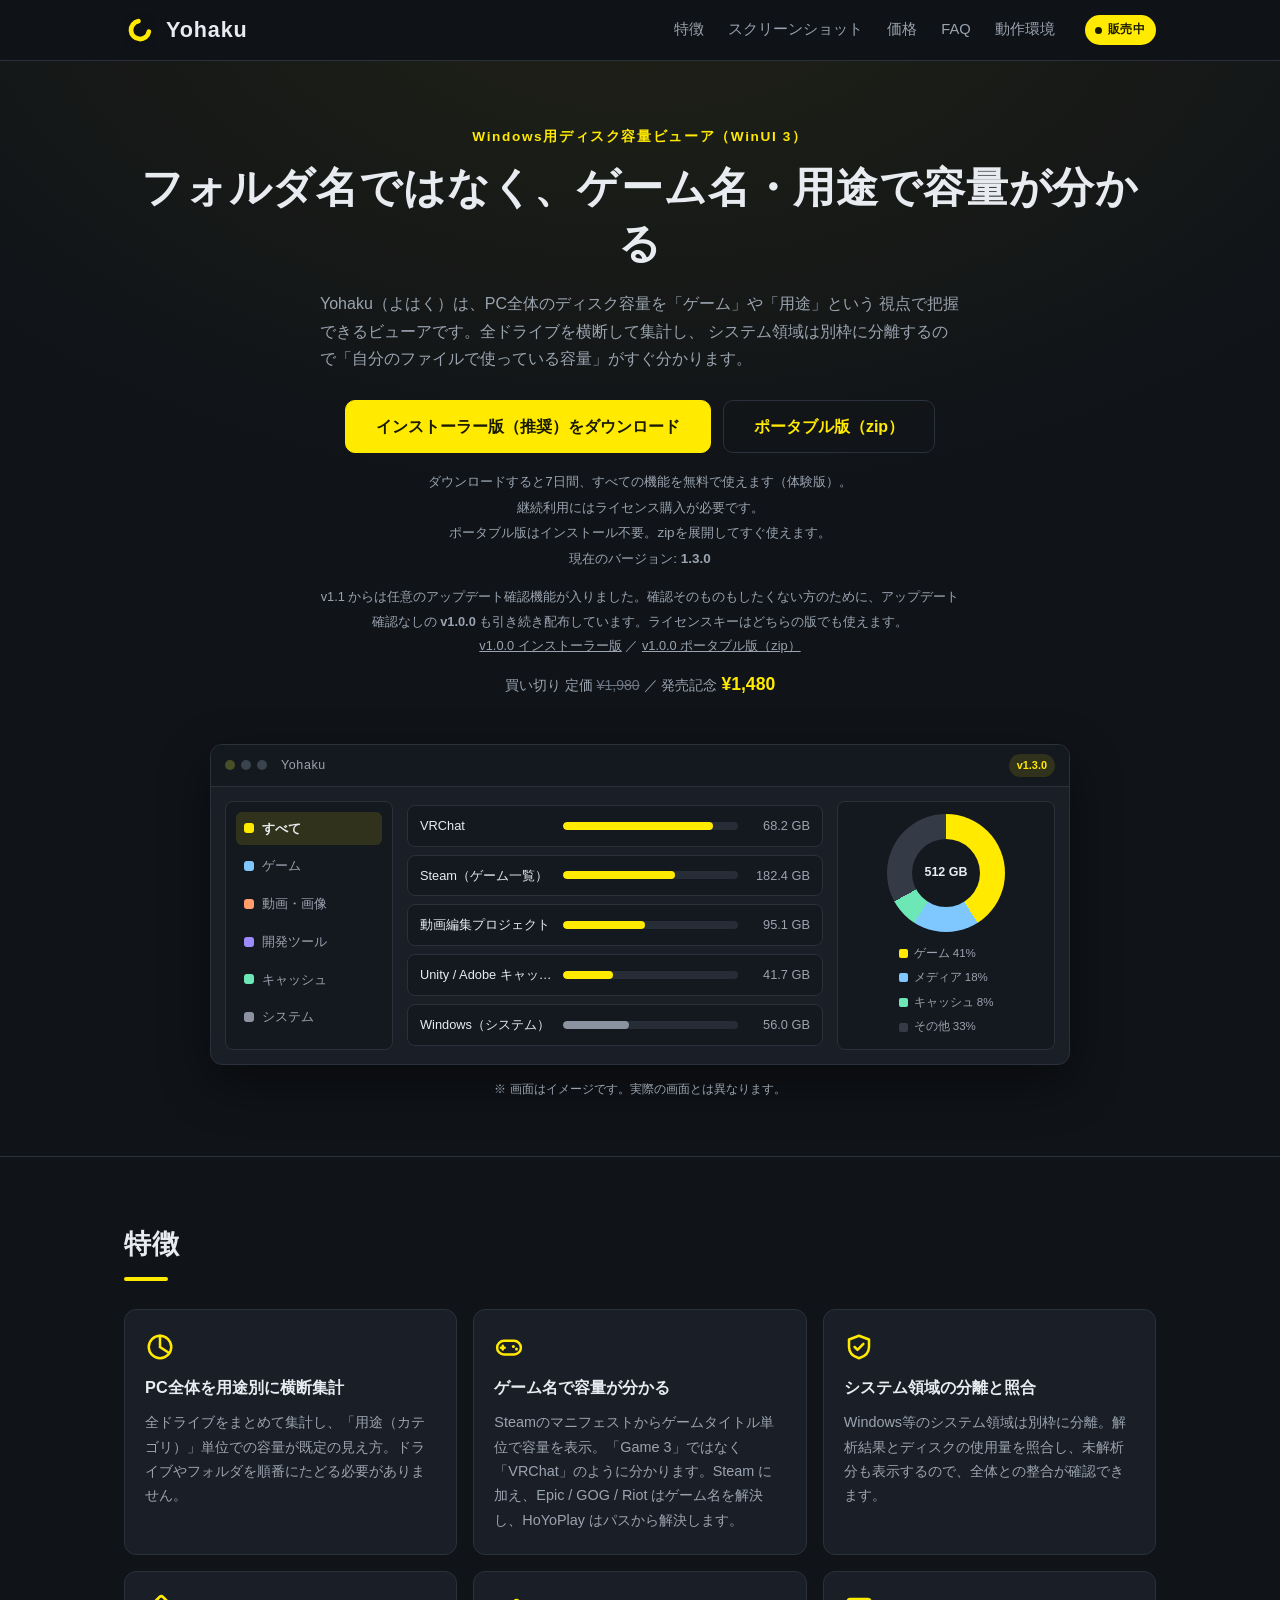
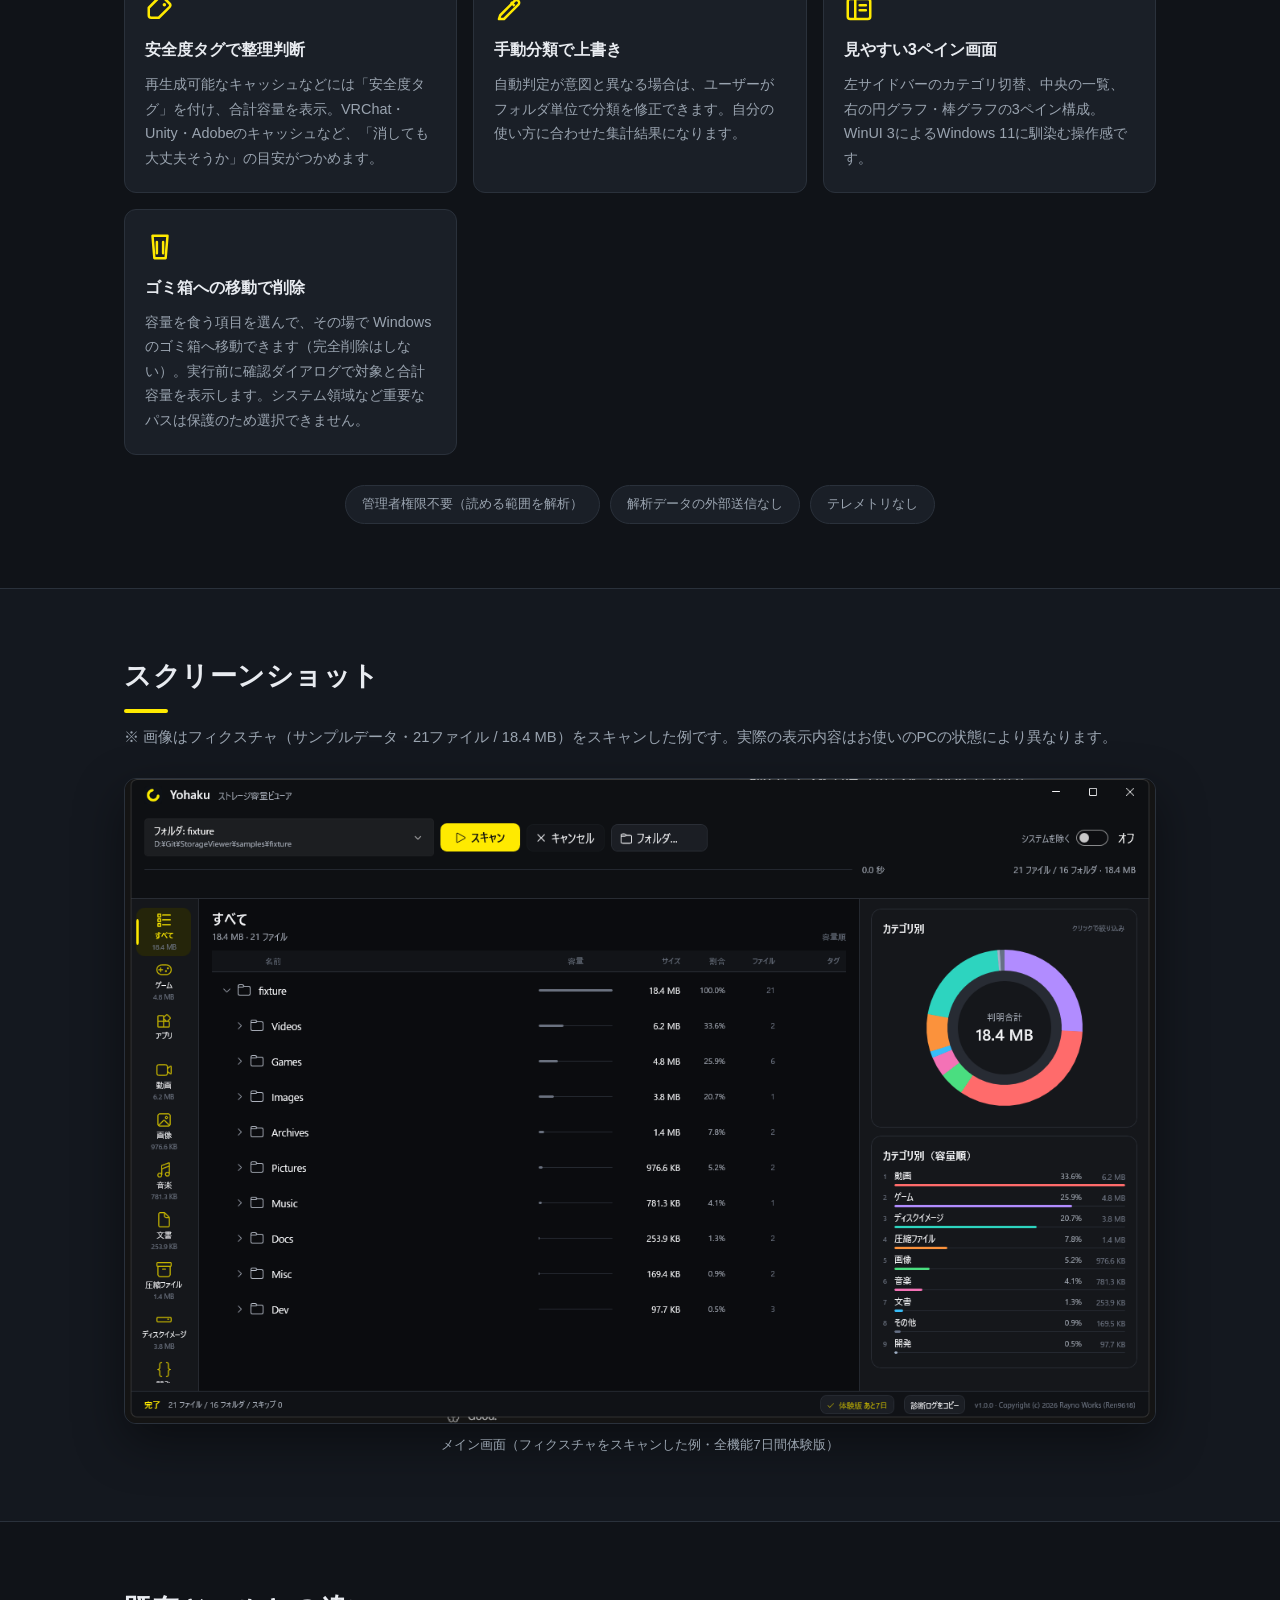
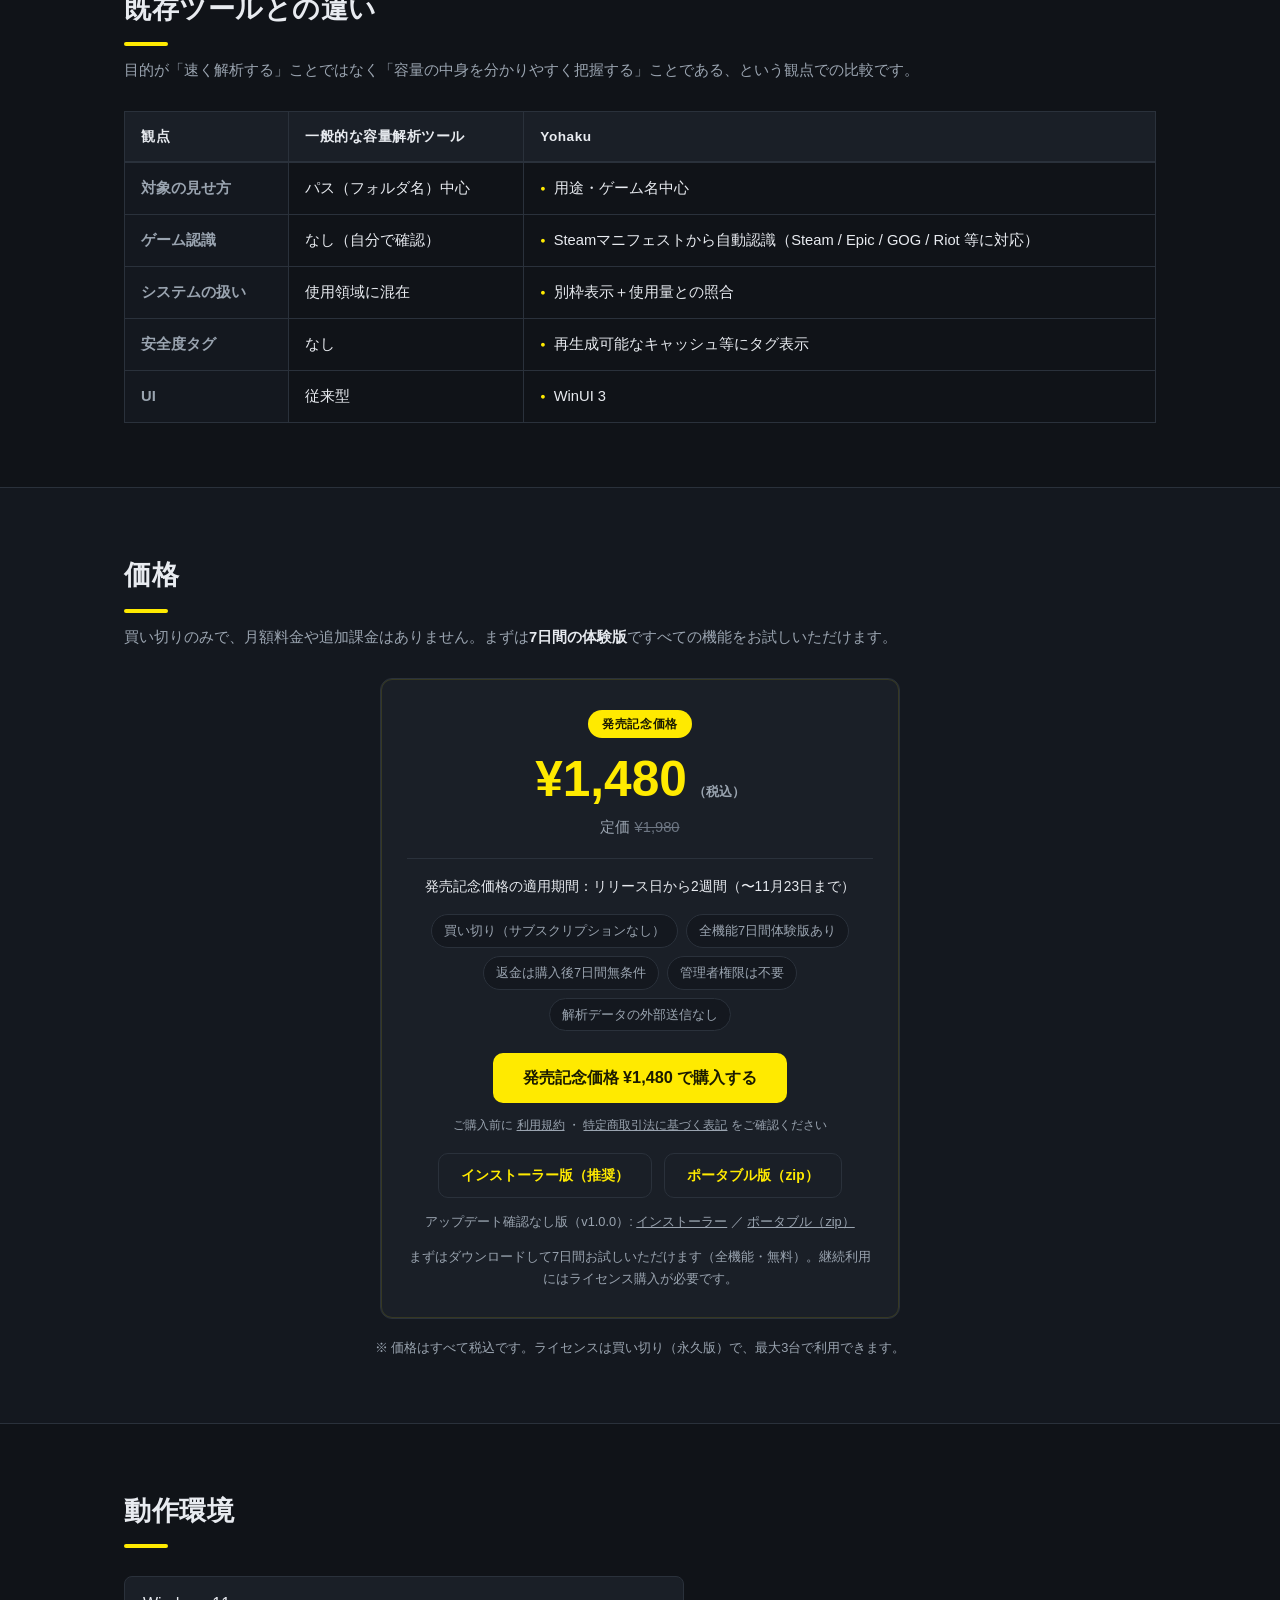
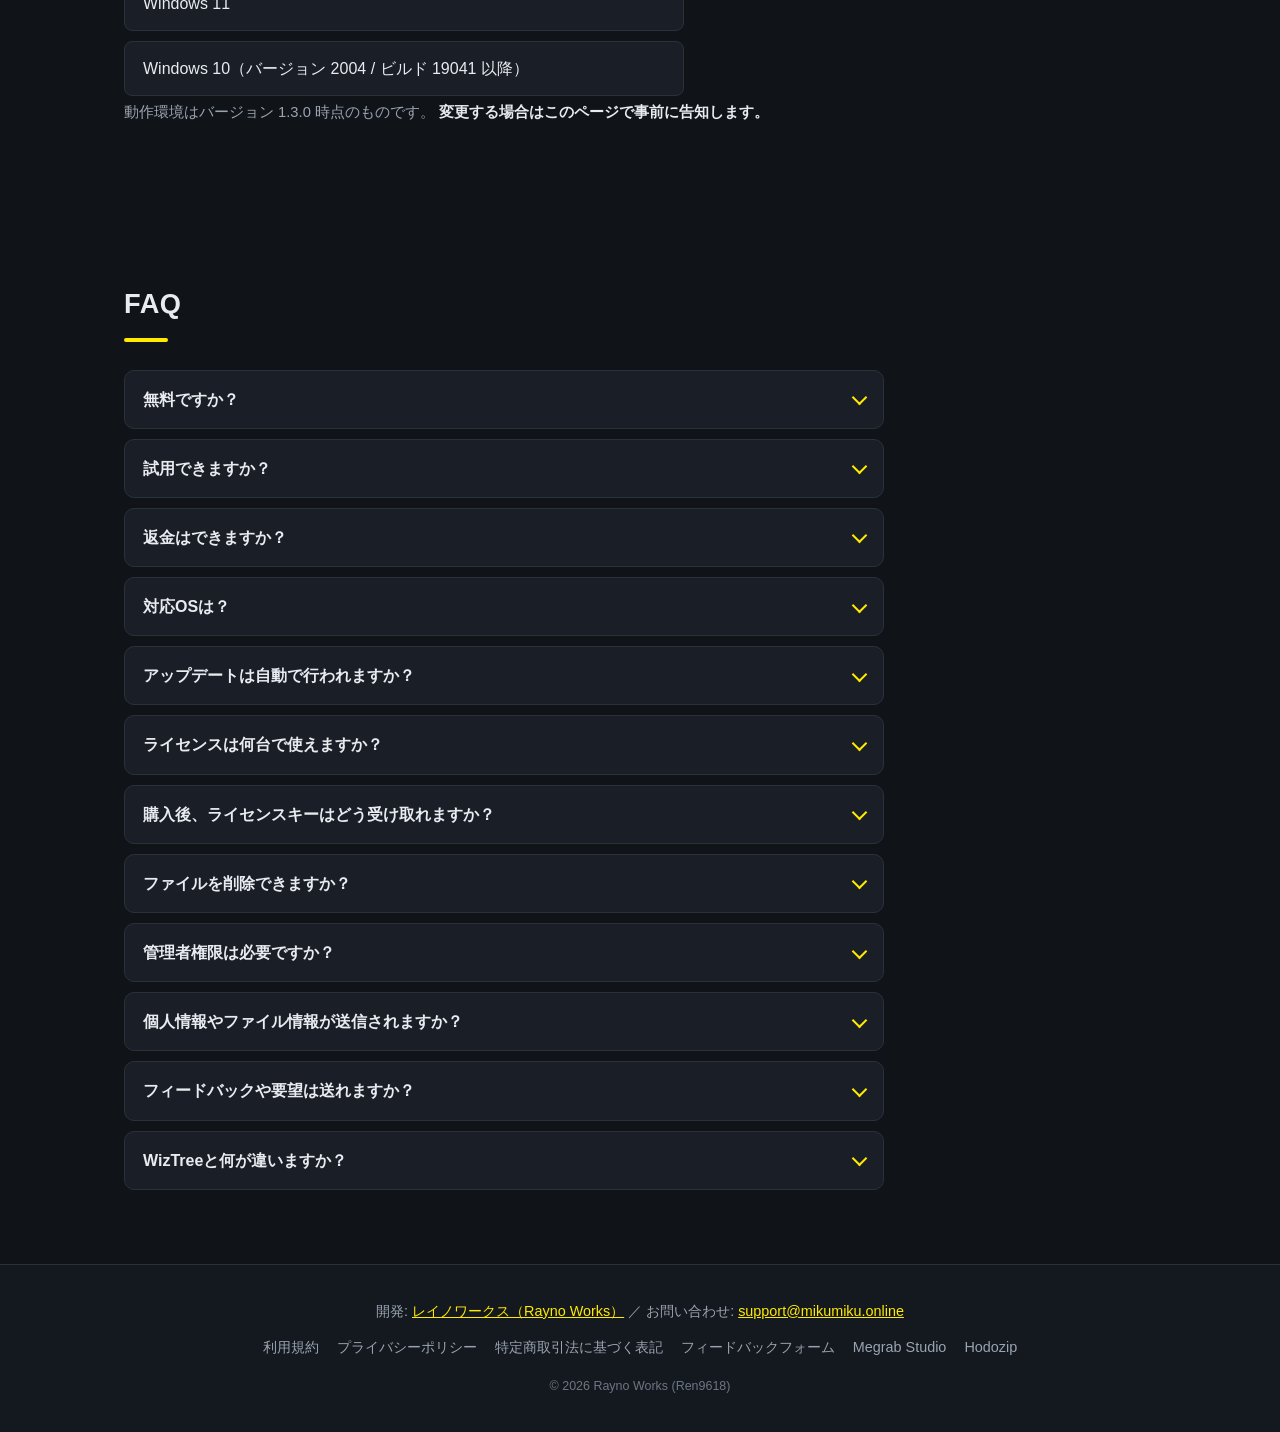
==== index.html @ d1b443c6 "﻿chore: bump site version to 1.3.0" ====
<!DOCTYPE html>
<html lang="ja">
<head>
<meta charset="utf-8">
<meta name="viewport" content="width=device-width, initial-scale=1">
<title>Yohaku（よはく） - Windows用ディスク容量ビューア</title>
<meta name="description" content="Yohaku（よはく）は、フォルダ名ではなくゲーム名・用途でディスク容量が分かるWindows用ディスク容量ビューアです。買い切りで定価1,980円、発売記念価格1,480円（リリース日から2週間）。全機能を7日間無料で試せる体験版つまり。">
<meta property="og:title" content="Yohaku（よはく） - Windows用ディスク容量ビューア">
<meta property="og:site_name" content="Yohaku">
<meta property="og:description" content="フォルダ名ではなく、ゲーム名・用途で容量が分かるWindows用ディスク容量ビューア。買い切り定価1,980円、発売記念価格1,480円（リリース日から2週間）。">
<meta property="og:type" content="website">
<meta name="twitter:card" content="summary">
<link rel="icon" href="favicon.ico" sizes="32x32">
<link rel="icon" href="favicon.svg" type="image/svg+xml">
<link rel="apple-touch-icon" href="_brand/icon-180.png">
<link rel="stylesheet" href="style.css">
<script type="application/ld+json">
{
  "@context": "https://schema.org",
  "@type": "Product",
  "name": "Yohaku（よはく）",
  "description": "フォルダ名ではなく、ゲーム名・用途で容量が分かるWindows用ディスク容量ビューア。",
  "brand": { "@type": "Brand", "name": "Rayno Works" },
  "offers": {
    "@type": "Offer",
    "price": "1980",
    "priceCurrency": "JPY",
    "availability": "https://schema.org/InStock",
    "url": "https://ren9618.github.io/Yohaku/",
    "seller": { "@type": "Organization", "name": "Rayno Works" }
  }
}
</script>
</head>
<body>

<!-- ▼ ヘッダー -->
<header class="site-header">
  <div class="container header-inner">
    <a class="brand" href="#top" aria-label="Yohaku 公式サイト トップへ">
      <svg class="brand-mark" viewBox="0 0 256 256" aria-hidden="true" focusable="false">
        <rect width="256" height="256" rx="56" fill="#0E1116"/>
        <path d="M198.9 140.5A72 72 0 1 1 115.5 57.1" fill="none" stroke="#FFEA00"
              stroke-width="38" stroke-linecap="round"/>
      </svg>
      <h1 class="brand-name">Yohaku</h1>
    </a>
    <nav class="site-nav" aria-label="ページ内リンク">
      <a href="#features">特徴</a>
      <a href="#screenshots">スクリーンショット</a>
      <a href="#pricing">価格</a>
      <a href="#faq">FAQ</a>
      <a href="#requirements">動作環境</a>
    </nav>
    <span class="dev-badge"><span class="dev-dot" aria-hidden="true"></span>販売中</span>
  </div>
</header>

<main id="top">

  <!-- ▼ ヒーロー -->
  <section class="hero">
    <div class="container hero-inner">
      <p class="hero-kicker">Windows用ディスク容量ビューア（WinUI 3）</p>
      <p class="hero-catch">フォルダ名ではなく、<br class="sp-br">ゲーム名・用途で容量が分かる</p>
      <p class="hero-lead">
        Yohaku（よはく）は、PC全体のディスク容量を「ゲーム」や「用途」という
        視点で把握できるビューアです。全ドライブを横断して集計し、
        システム領域は別枠に分離するので「自分のファイルで使っている容量」がすぐ分かります。
      </p>
      <div class="hero-actions">
        <div class="dl-buttons">
          <a class="btn" href="https://github.com/Ren9618/Yohaku/releases/latest/download/Yohaku-Setup.exe">インストーラー版（推奨）をダウンロード</a>
          <a class="btn btn-sub" href="https://github.com/Ren9618/Yohaku/releases/latest/download/Yohaku-Portable.zip">ポータブル版（zip）</a>
        </div>
        <p class="dl-note">
          ダウンロードすると7日間、すべての機能を無料で使えます（体験版）。<br>
          継続利用にはライセンス購入が必要です。<br>
          ポータブル版はインストール不要。zipを展開してすぐ使えます。<br>
          現在のバージョン: <strong>1.3.0</strong>
        </p>
        <p class="dl-legacy">
          v1.1 からは任意のアップデート確認機能が入りました。確認そのものもしたくない方のために、アップデート確認なしの <strong>v1.0.0</strong> も引き続き配布しています。ライセンスキーはどちらの版でも使えます。<br>
          <a href="https://github.com/Ren9618/Yohaku/releases/download/v1.0.0/Yohaku-Setup.exe">v1.0.0 インストーラー版</a> ／ <a href="https://github.com/Ren9618/Yohaku/releases/download/v1.0.0/Yohaku-Portable.zip">v1.0.0 ポータブル版（zip）</a>
        </p>
        <p class="hero-price">
          買い切り 定価 <s>¥1,980</s> ／ 発売記念 <strong>¥1,480</strong>
        </p>
      </div>

      <!-- アプリ画面モック（CSS描画・イメージ） -->
      <div class="mock" role="img"
           aria-label="Yohakuの画面イメージ。左側にカテゴリ一覧、中央に項目別の容量一覧、右側に円グラフが並ぶ3ペイン構成">
        <div class="mock-titlebar">
          <span class="tb-dot" aria-hidden="true"></span><span class="tb-dot" aria-hidden="true"></span><span class="tb-dot" aria-hidden="true"></span>
          <span class="tb-title">Yohaku</span>
          <span class="tb-badge">v1.3.0</span>
        </div>
        <div class="mock-body">
          <div class="mock-side">
            <span class="side-item is-active"><i class="ico-dot ico-a"></i>すべて</span>
            <span class="side-item"><i class="ico-dot ico-b"></i>ゲーム</span>
            <span class="side-item"><i class="ico-dot ico-c"></i>動画・画像</span>
            <span class="side-item"><i class="ico-dot ico-d"></i>開発ツール</span>
            <span class="side-item"><i class="ico-dot ico-e"></i>キャッシュ</span>
            <span class="side-item"><i class="ico-dot ico-f"></i>システム</span>
          </div>
          <div class="mock-list">
            <div class="list-row"><span class="row-name">VRChat</span><span class="row-bar"><i style="width:86%"></i></span><span class="row-size">68.2 GB</span></div>
            <div class="list-row"><span class="row-name">Steam（ゲーム一覧）</span><span class="row-bar"><i style="width:64%"></i></span><span class="row-size">182.4 GB</span></div>
            <div class="list-row"><span class="row-name">動画編集プロジェクト</span><span class="row-bar"><i style="width:47%"></i></span><span class="row-size">95.1 GB</span></div>
            <div class="list-row"><span class="row-name">Unity / Adobe キャッシュ</span><span class="row-bar"><i style="width:29%"></i></span><span class="row-size">41.7 GB</span></div>
            <div class="list-row"><span class="row-name">Windows（システム）</span><span class="row-bar row-bar-sys"><i style="width:38%"></i></span><span class="row-size">56.0 GB</span></div>
          </div>
          <div class="mock-chart">
            <div class="donut"><span class="donut-hole">512 GB</span></div>
            <div class="donut-legend">
              <span><i class="lg lg-a"></i>ゲーム 41%</span>
              <span><i class="lg lg-b"></i>メディア 18%</span>
              <span><i class="lg lg-c"></i>キャッシュ 8%</span>
              <span><i class="lg lg-d"></i>その他 33%</span>
            </div>
          </div>
        </div>
      </div>
      <p class="mock-caption">※ 画面はイメージです。実際の画面とは異なります。</p>
    </div>
  </section>

  <!-- ▼ 特徴 -->
  <section class="section" id="features">
    <div class="container">
      <h2 class="section-title">特徴</h2>
      <div class="cards">
        <article class="card">
          <svg class="card-ico" viewBox="0 0 24 24" aria-hidden="true" focusable="false"><circle cx="12" cy="12" r="9" fill="none" stroke="currentColor" stroke-width="2"/><path d="M12 3v9l6.4 4.2" fill="none" stroke="currentColor" stroke-width="2" stroke-linecap="round"/></svg>
          <h3>PC全体を用途別に横断集計</h3>
          <p>全ドライブをまとめて集計し、「用途（カテゴリ）」単位での容量が既定の見え方。ドライブやフォルダを順番にたどる必要がありません。</p>
        </article>
        <article class="card">
          <svg class="card-ico" viewBox="0 0 24 24" aria-hidden="true" focusable="false"><rect x="2.5" y="7" width="19" height="11" rx="5.5" fill="none" stroke="currentColor" stroke-width="2"/><path d="M7 11v3M5.5 12.5h3" stroke="currentColor" stroke-width="2" stroke-linecap="round"/><circle cx="15.5" cy="11.5" r="1.2" fill="currentColor"/><circle cx="18" cy="13.5" r="1.2" fill="currentColor"/></svg>
          <h3>ゲーム名で容量が分かる</h3>
          <p>Steamのマニフェストからゲームタイトル単位で容量を表示。「Game 3」ではなく「VRChat」のように分かります。Steam に加え、Epic / GOG / Riot はゲーム名を解決し、HoYoPlay はパスから解決します。</p>
        </article>
        <article class="card">
          <svg class="card-ico" viewBox="0 0 24 24" aria-hidden="true" focusable="false"><path d="M12 3l8 3v6c0 4.4-3.2 7.6-8 9-4.8-1.4-8-4.6-8-9V6z" fill="none" stroke="currentColor" stroke-width="2" stroke-linejoin="round"/><path d="M8.5 12l2.3 2.3L15.5 9.5" fill="none" stroke="currentColor" stroke-width="2" stroke-linecap="round" stroke-linejoin="round"/></svg>
          <h3>システム領域の分離と照合</h3>
          <p>Windows等のシステム領域は別枠に分離。解析結果とディスクの使用量を照合し、未解析分も表示するので、全体との整合が確認できます。</p>
        </article>
        <article class="card">
          <svg class="card-ico" viewBox="0 0 24 24" aria-hidden="true" focusable="false"><path d="M3 11l8.6-8.6a2 2 0 012.8 0l5.2 5.2a2 2 0 010 2.8L11 19H5a2 2 0 01-2-2z" fill="none" stroke="currentColor" stroke-width="2" stroke-linejoin="round"/><circle cx="15.5" cy="8.5" r="1.4" fill="currentColor"/></svg>
          <h3>安全度タグで整理判断</h3>
          <p>再生成可能なキャッシュなどには「安全度タグ」を付け、合計容量を表示。VRChat・Unity・Adobeのキャッシュなど、「消しても大丈夫そうか」の目安がつかめます。</p>
        </article>
        <article class="card">
          <svg class="card-ico" viewBox="0 0 24 24" aria-hidden="true" focusable="false"><path d="M4 20h4L19.5 8.5a2.1 2.1 0 00-3-3L5 17z" fill="none" stroke="currentColor" stroke-width="2" stroke-linejoin="round"/><path d="M13.5 6.5l3 3" stroke="currentColor" stroke-width="2"/></svg>
          <h3>手動分類で上書き</h3>
          <p>自動判定が意図と異なる場合は、ユーザーがフォルダ単位で分類を修正できます。自分の使い方に合わせた集計結果になります。</p>
        </article>
        <article class="card">
          <svg class="card-ico" viewBox="0 0 24 24" aria-hidden="true" focusable="false"><rect x="3" y="4" width="18" height="16" rx="2" fill="none" stroke="currentColor" stroke-width="2"/><path d="M9 4v16" stroke="currentColor" stroke-width="2"/><path d="M12.5 9h5M12.5 13h5" stroke="currentColor" stroke-width="2" stroke-linecap="round"/></svg>
          <h3>見やすい3ペイン画面</h3>
          <p>左サイドバーのカテゴリ切替、中央の一覧、右の円グラフ・棒グラフの3ペイン構成。WinUI 3によるWindows 11に馴染む操作感です。</p>
        </article>
        <article class="card">
          <svg class="card-ico" viewBox="0 0 24 24" aria-hidden="true" focusable="false"><path d="M6 3h12l-1.5 18h-9z" fill="none" stroke="currentColor" stroke-width="2" stroke-linejoin="round"/><path d="M9.5 8v9M14.5 8v9" stroke="currentColor" stroke-width="2" stroke-linecap="round"/></svg>
          <h3>ゴミ箱への移動で削除</h3>
          <p>容量を食う項目を選んで、その場で Windows のゴミ箱へ移動できます（完全削除はしない）。実行前に確認ダイアログで対象と合計容量を表示します。システム領域など重要なパスは保護のため選択できません。</p>
        </article>
      </div>
      <ul class="policy-list" aria-label="動作方針">
        <li>管理者権限不要（読める範囲を解析）</li>
        <li>解析データの外部送信なし</li>
        <li>テレメトリなし</li>
      </ul>
    </div>
  </section>

  <!-- ▼ スクリーンショット（プレースホルダ） -->
  <section class="section section-alt" id="screenshots">
    <div class="container">
      <h2 class="section-title">スクリーンショット</h2>
      <p class="section-note">※ 画像はフィクスチャ（サンプルデータ・21ファイル / 18.4 MB）をスキャンした例です。実際の表示内容はお使いのPCの状態により異なります。</p>
      <figure class="shot">
        <img class="shot-img" src="img/screenshot-main.png"
             alt="Yohakuのメイン画面。左側にカテゴリ一覧、中央に項目別の容量一覧、右側にカテゴリ別の円グラフと容量順リストが並ぶ3ペイン構成。下部には「体験版 あと7日」と表示されている"
             width="1280" height="800" loading="lazy">
        <figcaption>メイン画面（フィクスチャをスキャンした例・全機能7日間体験版）</figcaption>
      </figure>
    </div>
  </section>

  <!-- ▼ 比較 -->
  <section class="section" id="difference">
    <div class="container">
      <h2 class="section-title">既存ツールとの違い</h2>
      <p class="section-note">目的が「速く解析する」ことではなく「容量の中身を分かりやすく把握する」ことである、という観点での比較です。</p>
      <div class="table-wrap">
        <table>
          <caption class="visually-hidden">一般的な容量解析ツールとYohakuの比較表</caption>
          <thead>
            <tr><th scope="col">観点</th><th scope="col">一般的な容量解析ツール</th><th scope="col">Yohaku</th></tr>
          </thead>
          <tbody>
            <tr><th scope="row">対象の見せ方</th><td>パス（フォルダ名）中心</td><td class="em">用途・ゲーム名中心</td></tr>
            <tr><th scope="row">ゲーム認識</th><td>なし（自分で確認）</td><td class="em">Steamマニフェストから自動認識（Steam / Epic / GOG / Riot 等に対応）</td></tr>
            <tr><th scope="row">システムの扱い</th><td>使用領域に混在</td><td class="em">別枠表示＋使用量との照合</td></tr>
            <tr><th scope="row">安全度タグ</th><td>なし</td><td class="em">再生成可能なキャッシュ等にタグ表示</td></tr>
            <tr><th scope="row">UI</th><td>従来型</td><td class="em">WinUI 3</td></tr>
          </tbody>
        </table>
      </div>
    </div>
  </section>

  <!-- ▼ 価格 -->
  <section class="section section-alt" id="pricing">
    <div class="container">
      <h2 class="section-title">価格</h2>
      <p class="section-note">買い切りのみで、月額料金や追加課金はありません。まずは<strong>7日間の体験版</strong>ですべての機能をお試しいただけます。</p>
      <div class="price-card">
        <p class="price-badge">発売記念価格</p>
        <p class="price-main">¥1,480<span class="price-tax">（税込）</span></p>
        <p class="price-list">定価 <s>¥1,980</s></p>
        <p class="price-term">発売記念価格の適用期間：リリース日から2週間（〜11月23日まで）</p>
        <ul class="price-facts">
          <li>買い切り（サブスクリプションなし）</li>
          <li>全機能7日間体験版あり</li>
          <li>返金は購入後7日間無条件</li>
          <li>管理者権限は不要</li>
          <li>解析データの外部送信なし</li>
        </ul>
        <button type="button" class="btn btn-buy" id="buy-button">発売記念価格 ¥1,480 で購入する</button>
        <p class="buy-legal">ご購入前に <a href="terms/">利用規約</a> ・ <a href="tokushoho/">特定商取引法に基づく表記</a> をご確認ください</p>
        <p class="buy-error" id="buy-error" hidden role="alert">決済ページを開けませんでした。時間をおいて再度お試しください。解決しない場合は support@mikumiku.online へご連絡ください。</p>
        <div class="dl-buttons dl-buttons-price">
          <a class="btn btn-sub" href="https://github.com/Ren9618/Yohaku/releases/latest/download/Yohaku-Setup.exe">インストーラー版（推奨）</a>
          <a class="btn btn-sub" href="https://github.com/Ren9618/Yohaku/releases/latest/download/Yohaku-Portable.zip">ポータブル版（zip）</a>
        </div>
        <p class="dl-legacy dl-legacy-price">アップデート確認なし版（v1.0.0）: <a href="https://github.com/Ren9618/Yohaku/releases/download/v1.0.0/Yohaku-Setup.exe">インストーラー</a> ／ <a href="https://github.com/Ren9618/Yohaku/releases/download/v1.0.0/Yohaku-Portable.zip">ポータブル（zip）</a></p>
        <p class="buy-note">まずはダウンロードして7日間お試しいただけます（全機能・無料）。継続利用にはライセンス購入が必要です。</p>
      </div>
      <p class="price-note">※ 価格はすべて税込です。ライセンスは買い切り（永久版）で、最大3台で利用できます。</p>
    </div>
  </section>

  <!-- ▼ 動作環境 -->
  <section class="section" id="requirements">
    <div class="container">
      <h2 class="section-title">動作環境</h2>
      <ul class="req-list">
        <li>Windows 11</li>
        <li>Windows 10（バージョン 2004 / ビルド 19041 以降）</li>
      </ul>
      <p class="section-note">
        動作環境はバージョン 1.3.0 時点のものです。
        <strong>変更する場合はこのページで事前に告知します。</strong>
      </p>
    </div>
  </section>

  <!-- ▼ FAQ -->
  <section class="section" id="faq">
    <div class="container">
      <h2 class="section-title">FAQ</h2>
      <div class="faq">
        <details>
          <summary>無料ですか？</summary>
          <p>買い切りの有料ソフトです。定価は¥1,980（税込）で、リリース日から2週間は発売記念価格の¥1,480（税込）で販売します。月額料金はありません。</p>
        </details>
        <details>
          <summary>試用できますか？</summary>
          <p>はい。ダウンロードすると7日間、すべての機能を無料で使えます（体験版）。継続利用にはライセンス購入が必要です。</p>
        </details>
        <details>
          <summary>返金はできますか？</summary>
          <p>購入後7日間であれば、理由を問わず無条件で返金に対応します。</p>
        </details>
        <details>
          <summary>対応OSは？</summary>
          <p>Windows 11、および Windows 10（バージョン 2004 / ビルド 19041 以降）に対応しています。</p>
        </details>
        <details>
          <summary>アップデートは自動で行われますか？</summary>
          <p>いいえ。既定では「アップデートを確認」ボタンを押したときだけ、GitHub で最新版を確認します。設定で起動時の自動確認に変えることもできますが、新版があっても自動でダウンロード・インストールはされません。また、アップデート確認そのものがない v1.0.0（アップデート確認なし版）も配布しています。</p>
        </details>
        <details>
          <summary>ライセンスは何台で使えますか？</summary>
          <p>購入したライセンスキーは、最大3台で利用できます。</p>
        </details>
        <details>
          <summary>購入後、ライセンスキーはどう受け取れますか？</summary>
          <p>購入完了画面にライセンスキーが表示され、同時に登録いただいたメールアドレスにも送付されます。アプリのライセンス入力欄にキーを貼り付けてください。</p>
        </details>
        <details>
          <summary>ファイルを削除できますか？</summary>
          <p>はい。v1.2 から、選択したファイル・フォルダを Windows のゴミ箱へ移動できます。完全削除は行いません。システム領域など重要なパスは保護のため選択できません。元に戻す場合はゴミ箱から復元してください。</p>
        </details>
        <details>
          <summary>管理者権限は必要ですか？</summary>
          <p>不要です。通常権限で読める範囲を解析します。</p>
        </details>
        <details>
          <summary>個人情報やファイル情報が送信されますか？</summary>
          <p>スキャン・解析のデータが外部に送信されることはありません。解析はすべてPC内で完結します。通信が発生するのは、(1) ライセンスの確認、(2) アップデートの確認（既定は手動ボタン押下時のみ。設定で起動時確認に変更した場合のみ自動）、(3) フィードバックフォームを開くとき（ご自身のブラウザでの操作）のみです。</p>
        </details>
        <details>
          <summary>フィードバックや要望は送れますか？</summary>
          <p>アプリ内の「フィードバック」ボタンからフォームを開いて送れます（ブラウザが開きます）。不具合の報告・機能の要望・質問にどうぞ。</p>
        </details>
        <details>
          <summary>WizTreeと何が違いますか？</summary>
          <p>速さではなく分かりやすさが目的です。用途やゲーム名で容量を把握できます。</p>
        </details>
      </div>
    </div>
  </section>

</main>

<!-- ▼ フッター -->
<footer class="site-footer">
  <div class="container footer-inner">
    <p class="footer-dev">
      開発: <a href="https://ren9618.github.io/" rel="noopener">レイノワークス（Rayno Works）</a>
      ／ お問い合わせ: <a href="mailto:support@mikumiku.online">support@mikumiku.online</a>
    </p>
    <ul class="footer-links">
      <li><a href="terms/">利用規約</a></li>
      <li><a href="privacy/">プライバシーポリシー</a></li>
      <li><a href="tokushoho/">特定商取引法に基づく表記</a></li>
      <li><a href="https://docs.google.com/forms/d/e/1FAIpQLSfSuPLTinqExS61uuCoh1453_3kNF-ksdr_sGwVtQI4NySszA/viewform" rel="noopener">フィードバックフォーム</a></li>
      <li><a href="https://megrab.mikumiku.online/" rel="noopener">Megrab Studio</a></li>
      <li><a href="https://ren9618.github.io/Hodozip/" rel="noopener">Hodozip</a></li>
    </ul>
    <p class="copyright">© 2026 Rayno Works (Ren9618)</p>
  </div>
</footer>

<script src="checkout.js" defer></script>

</body>
</html>
---- style.css ----
/* Yohaku 公式サイト - style.css
   外部リソース不使用（システムフォントのみ） */

:root {
  --bg: #101318;
  --bg-alt: #14181f;
  --panel: #1a1f27;
  --line: #2a313b;
  --text: #e8ebf0;
  --sub: #9aa4b0;
  --accent: #FFEA00;
  --accent-soft: rgba(255, 234, 0, .12);
  --radius: 12px;
}

* { box-sizing: border-box; }

html { scroll-behavior: smooth; }

body {
  margin: 0;
  background: var(--bg);
  color: var(--text);
  font-family: "Segoe UI", "Yu Gothic UI", "Hiragino Kaku Gothic ProN", "Meiryo", sans-serif;
  font-size: 16px;
  line-height: 1.7;
  -webkit-text-size-adjust: 100%;
}

img, svg { vertical-align: middle; }

a { color: var(--accent); }
a:hover { text-decoration-thickness: 2px; }

.container { max-width: 1080px; margin: 0 auto; padding: 0 24px; }

.visually-hidden {
  position: absolute; width: 1px; height: 1px;
  margin: -1px; padding: 0; border: 0;
  clip: rect(0 0 0 0); overflow: hidden; white-space: nowrap;
}

/* ---------- ヘッダー ---------- */
.site-header {
  position: sticky; top: 0; z-index: 10;
  background: rgba(16, 19, 24, .92);
  backdrop-filter: blur(6px);
  border-bottom: 1px solid var(--line);
}
.header-inner {
  display: flex; align-items: center; gap: 20px;
  min-height: 60px; flex-wrap: wrap; padding-top: 8px; padding-bottom: 8px;
}
.brand {
  display: flex; align-items: center; gap: 10px;
  color: var(--text); text-decoration: none;
}
.brand-mark { width: 32px; height: 32px; flex: none; }
.brand-name {
  margin: 0; font-size: 1.35rem; font-weight: 700;
  letter-spacing: .04em; color: var(--text);
}
.site-nav { display: flex; gap: 4px; flex-wrap: wrap; margin-left: auto; }
.site-nav a {
  color: var(--sub); text-decoration: none;
  font-size: .92rem; padding: 6px 10px; border-radius: 8px;
}
.site-nav a:hover { color: var(--text); background: var(--panel); }
.dev-badge {
  flex: none;
  display: inline-flex; align-items: center; gap: 6px;
  font-size: .78rem; font-weight: 700; letter-spacing: .06em;
  color: #1a1a00; background: var(--accent);
  padding: 4px 10px; border-radius: 999px;
}
.dev-dot {
  width: 7px; height: 7px; border-radius: 50%;
  background: #1a1a00; animation: pulse 1.6s ease-in-out infinite;
}
@keyframes pulse { 50% { opacity: .35; } }

/* ---------- ヒーロー ---------- */
.hero {
  padding: 64px 0 56px;
  background:
    radial-gradient(ellipse 70% 50% at 50% -10%, rgba(255, 234, 0, .07), transparent),
    var(--bg);
  border-bottom: 1px solid var(--line);
}
.hero-inner { text-align: center; }
.hero-kicker {
  margin: 0 0 12px; color: var(--accent);
  font-size: .85rem; font-weight: 700; letter-spacing: .12em;
}
.hero-catch {
  margin: 0 0 18px;
  font-size: clamp(1.7rem, 4.5vw, 2.6rem);
  font-weight: 800; line-height: 1.35; letter-spacing: .02em;
}
.hero-lead {
  max-width: 640px; margin: 0 auto 28px; color: var(--sub); text-align: left;
}
.hero-actions { margin-bottom: 44px; }
.btn-disabled {
  display: inline-block;
  padding: 12px 34px; border-radius: 10px;
  border: 1px solid var(--line); background: var(--panel);
  color: var(--sub); font-weight: 700; cursor: not-allowed;
  user-select: none;
}
.hero-price {
  margin: 12px 0 0; font-size: .88rem; color: var(--sub);
}
.hero-price strong { color: var(--accent); font-size: 1.1rem; }
.hero-price s { color: #6d7683; }

/* ---------- ボタン・ダウンロード導線 ---------- */
.btn {
  display: inline-block;
  padding: 12px 30px; border-radius: 10px;
  border: 1px solid var(--accent);
  background: var(--accent); color: #1a1a00;
  font-weight: 700; text-decoration: none;
  cursor: pointer;
}
.btn:hover { text-decoration: none; filter: brightness(1.08); }
.btn-sub {
  background: transparent; color: var(--accent);
  border: 1px solid var(--line);
}
.btn-sub:hover { border-color: var(--accent); }
.dl-buttons {
  display: flex; flex-wrap: wrap; gap: 12px; justify-content: center;
}
.dl-note {
  margin: 16px 0 0; font-size: .84rem; color: var(--sub); line-height: 1.9;
}
.dl-legacy {
  max-width: 640px; margin: 14px auto 0;
  font-size: .8rem; color: var(--sub); line-height: 1.9;
}
.dl-legacy a { color: var(--sub); }
.dl-legacy a:hover { color: var(--accent); }
.dl-legacy-price { margin: 12px 0 0; max-width: none; }

/* 購入ボタン */
.btn-buy {
  border: none; font-size: 1.02rem; padding: 14px 30px;
}
.btn-buy:disabled {
  opacity: .55; cursor: wait;
}
.buy-error {
  margin: 14px 0 0; font-size: .86rem; color: #ffb4b4;
  background: rgba(255, 90, 90, .1); border: 1px solid rgba(255, 90, 90, .35);
  border-radius: 8px; padding: 10px 14px;
}
.buy-legal {
  margin: 12px 0 0; font-size: .78rem; color: var(--sub);
}
.buy-legal a { color: var(--sub); }
.buy-legal a:hover { color: var(--accent); }
.dl-buttons-price { margin-top: 16px; }
.dl-buttons-price .btn { font-size: .86rem; padding: 10px 22px; }
.buy-note {
  margin: 12px 0 0; font-size: .8rem; color: var(--sub);
}

/* ---------- 購入完了ページ ---------- */
.done-main { padding: 56px 0 72px; }
.done-inner { max-width: 620px; margin: 0 auto; }
.done-title {
  margin: 0 0 20px; font-size: clamp(1.4rem, 4vw, 1.9rem);
  font-weight: 800; letter-spacing: .02em;
}
.done-lead { margin: 0 0 28px; color: var(--sub); }
.done-card {
  background: var(--panel); border: 1px solid var(--line);
  border-radius: var(--radius); padding: 26px 24px;
}
.done-card h2 { margin: 0 0 6px; font-size: 1.05rem; }
.done-product { margin: 0 0 18px; font-size: .9rem; color: var(--sub); }
.done-key-label {
  font-size: .78rem; font-weight: 700; letter-spacing: .08em;
  color: var(--accent); margin: 0 0 8px;
}
.done-key-row { display: flex; gap: 8px; align-items: stretch; }
.license-key {
  flex: 1; min-width: 0;
  font-family: Consolas, "Courier New", monospace;
  font-size: 1rem; letter-spacing: .04em;
  color: var(--text); background: var(--bg-alt);
  border: 1px solid var(--line); border-radius: 8px;
  padding: 12px 14px; word-break: break-all;
  user-select: all;
}
.copy-btn {
  flex: none; padding: 0 18px; border-radius: 8px;
  border: 1px solid var(--line); background: var(--bg-alt);
  color: var(--accent); font-weight: 700; cursor: pointer;
  font-size: .86rem;
}
.copy-btn:hover { border-color: var(--accent); }
.copy-btn:disabled { color: var(--sub); cursor: default; }
.done-note { margin: 14px 0 0; font-size: .82rem; color: var(--sub); }
.done-guide {
  margin: 22px 0 0; padding-top: 18px; border-top: 1px solid var(--line);
  font-size: .9rem; color: var(--text);
}
.done-actions { display: flex; flex-wrap: wrap; gap: 12px; margin-top: 24px; }
.done-actions .btn { font-size: .9rem; padding: 11px 22px; }
.done-mail {
  margin: 20px 0 0; font-size: .86rem; color: var(--sub);
  text-align: center;
}
.done-mail a { color: var(--sub); }

.sp-br { display: none; }

/* ---------- アプリ画面モック ---------- */
.mock {
  max-width: 860px; margin: 0 auto;
  background: var(--panel);
  border: 1px solid var(--line); border-radius: var(--radius);
  overflow: hidden; text-align: left;
  box-shadow: 0 18px 50px rgba(0, 0, 0, .45);
}
.mock-titlebar {
  display: flex; align-items: center; gap: 6px;
  padding: 9px 14px; background: var(--bg-alt);
  border-bottom: 1px solid var(--line);
}
.tb-dot { width: 10px; height: 10px; border-radius: 50%; background: #3a424d; }
.tb-dot:first-child { background: #474f26; }
.tb-title { margin-left: 8px; font-size: .78rem; color: var(--sub); letter-spacing: .05em; }
.tb-badge {
  margin-left: auto; font-size: .68rem; font-weight: 700;
  color: var(--accent); background: var(--accent-soft);
  padding: 2px 8px; border-radius: 999px;
}
.mock-body {
  display: grid; grid-template-columns: 168px 1fr 218px;
  gap: 14px; padding: 14px;
}
.mock-side {
  display: flex; flex-direction: column; gap: 4px;
  padding: 10px; background: var(--bg-alt);
  border: 1px solid var(--line); border-radius: 8px;
  font-size: .8rem; color: var(--sub);
}
.side-item {
  display: flex; align-items: center; gap: 8px;
  padding: 6px 8px; border-radius: 6px; white-space: nowrap;
}
.side-item.is-active {
  background: var(--accent-soft); color: var(--text); font-weight: 700;
}
.ico-dot { width: 10px; height: 10px; border-radius: 3px; flex: none; background: var(--accent); }
.ico-b { background: #7fc7ff; } .ico-c { background: #ff9d6b; }
.ico-d { background: #9d8cff; } .ico-e { background: #6ee7b7; }
.ico-f { background: #8b93a1; }

.mock-list {
  display: flex; flex-direction: column; gap: 8px; justify-content: center;
  min-width: 0;
}
.list-row {
  display: grid; grid-template-columns: minmax(88px, 34%) 1fr 62px;
  align-items: center; gap: 10px;
  padding: 9px 12px; background: var(--bg-alt);
  border: 1px solid var(--line); border-radius: 8px;
  font-size: .8rem;
}
.row-name { color: var(--text); overflow: hidden; text-overflow: ellipsis; white-space: nowrap; }
.row-bar { height: 8px; border-radius: 4px; background: #262d37; overflow: hidden; }
.row-bar i { display: block; height: 100%; background: var(--accent); border-radius: 4px; }
.row-bar-sys i { background: #8b93a1; }
.row-size { color: var(--sub); text-align: right; font-variant-numeric: tabular-nums; }

.mock-chart {
  display: flex; flex-direction: column; align-items: center; gap: 12px;
  padding: 12px; background: var(--bg-alt);
  border: 1px solid var(--line); border-radius: 8px;
}
.donut {
  width: 118px; height: 118px; border-radius: 50%;
  background: conic-gradient(var(--accent) 0 41%, #7fc7ff 41% 59%, #6ee7b7 59% 67%, #343b46 67% 100%);
  display: grid; place-items: center; flex: none;
}
.donut-hole {
  width: 68px; height: 68px; border-radius: 50%;
  background: var(--bg-alt); display: grid; place-items: center;
  font-size: .78rem; font-weight: 700; color: var(--text);
}
.donut-legend {
  display: flex; flex-direction: column; gap: 5px;
  font-size: .72rem; color: var(--sub); white-space: nowrap;
}
.donut-legend span { display: flex; align-items: center; gap: 6px; }
.lg { width: 9px; height: 9px; border-radius: 2px; flex: none; }
.lg-a { background: var(--accent); } .lg-b { background: #7fc7ff; }
.lg-c { background: #6ee7b7; } .lg-d { background: #343b46; }

.mock-caption { margin: 14px 0 0; font-size: .78rem; color: var(--sub); }

/* ---------- 共通セクション ---------- */
.section { padding: 64px 0; }
.section-alt { background: var(--bg-alt); border-top: 1px solid var(--line); border-bottom: 1px solid var(--line); }
.section-title {
  margin: 0 0 28px; font-size: clamp(1.3rem, 3vw, 1.7rem);
  font-weight: 800; letter-spacing: .02em;
}
.section-title::after {
  content: ""; display: block; width: 44px; height: 4px;
  margin-top: 10px; border-radius: 2px; background: var(--accent);
}
.section-note { color: var(--sub); font-size: .92rem; margin: -16px 0 28px; }
.section-note strong { color: var(--text); }

/* ---------- 特徴カード ---------- */
.cards {
  display: grid; grid-template-columns: repeat(3, 1fr); gap: 16px;
}
.card {
  background: var(--panel); border: 1px solid var(--line);
  border-radius: var(--radius); padding: 22px 20px;
}
.card-ico { width: 30px; height: 30px; color: var(--accent); margin-bottom: 12px; }
.card h3 { margin: 0 0 8px; font-size: 1.02rem; }
.card p { margin: 0; color: var(--sub); font-size: .9rem; }
.policy-list {
  display: flex; flex-wrap: wrap; gap: 10px; justify-content: center;
  margin: 30px 0 0; padding: 0; list-style: none;
}
.policy-list li {
  font-size: .84rem; color: var(--sub);
  border: 1px solid var(--line); background: var(--panel);
  padding: 7px 16px; border-radius: 999px;
}

/* ---------- スクリーンショット ---------- */
.shot { margin: 0; }
.shot-img {
  width: 100%; height: auto; display: block;
  border: 1px solid var(--line); border-radius: var(--radius);
  box-shadow: 0 18px 50px rgba(0, 0, 0, .45);
}
.shot figcaption { margin-top: 10px; font-size: .84rem; color: var(--sub); text-align: center; }

/* ---------- 比較表 ---------- */
.table-wrap { overflow-x: auto; }
table { width: 100%; border-collapse: collapse; font-size: .92rem; }
th, td { padding: 13px 16px; border: 1px solid var(--line); text-align: left; vertical-align: top; }
thead th { background: var(--panel); font-size: .85rem; letter-spacing: .04em; }
tbody th { background: var(--bg-alt); color: var(--sub); font-weight: 600; white-space: nowrap; }
td.em { color: var(--text); }
td.em::before {
  content: "●"; color: var(--accent); font-size: .6em;
  margin-right: 8px; vertical-align: 2px;
}

/* ---------- 価格 ---------- */
.price-card {
  max-width: 520px; margin: 0 auto; padding: 30px 26px 28px;
  background: var(--panel); border: 1px solid var(--line);
  border-radius: var(--radius); text-align: center;
  box-shadow: inset 0 0 0 1px var(--accent-soft);
}
.price-badge {
  display: inline-block; margin: 0 0 14px; padding: 4px 14px;
  font-size: .76rem; font-weight: 700; letter-spacing: .06em;
  color: #1a1a00; background: var(--accent); border-radius: 999px;
}
.price-main {
  margin: 0; font-size: clamp(2.4rem, 7vw, 3.1rem);
  font-weight: 800; line-height: 1.1; color: var(--accent);
  font-variant-numeric: tabular-nums;
}
.price-tax { margin-left: 6px; font-size: .82rem; font-weight: 600; color: var(--sub); }
.price-list { margin: 8px 0 0; font-size: .92rem; color: var(--sub); }
.price-list s { color: #6d7683; }
.price-term {
  margin: 18px 0 0; padding-top: 16px;
  border-top: 1px solid var(--line); font-size: .86rem; color: var(--text);
}
.price-facts {
  display: flex; flex-wrap: wrap; gap: 8px; justify-content: center;
  margin: 16px 0 22px; padding: 0; list-style: none;
}
.price-facts li {
  font-size: .8rem; color: var(--sub);
  border: 1px solid var(--line); background: var(--bg-alt);
  padding: 5px 12px; border-radius: 999px;
}
.price-card .btn-disabled { padding: 12px 28px; }
.price-note { margin: 18px 0 0; font-size: .8rem; color: var(--sub); text-align: center; }

/* ---------- 動作環境 ---------- */
.req-list { margin: 0 0 20px; padding: 0; list-style: none; }
.req-list li {
  padding: 13px 18px; border: 1px solid var(--line);
  border-radius: 8px; background: var(--panel); margin-bottom: 10px;
  max-width: 560px;
}

/* ---------- FAQ ---------- */
.faq { max-width: 760px; }
.faq details {
  border: 1px solid var(--line); border-radius: 10px;
  background: var(--panel); margin-bottom: 10px;
}
.faq summary {
  cursor: pointer; padding: 15px 18px;
  font-weight: 700; list-style: none; position: relative; padding-right: 44px;
}
.faq summary::-webkit-details-marker { display: none; }
.faq summary::after {
  content: ""; position: absolute; right: 18px; top: 50%;
  width: 9px; height: 9px; margin-top: -7px;
  border-right: 2px solid var(--accent); border-bottom: 2px solid var(--accent);
  transform: rotate(45deg); transition: transform .15s ease;
}
.faq details[open] summary::after { transform: rotate(225deg); margin-top: -4px; }
.faq details p { margin: 0; padding: 0 18px 16px; color: var(--sub); font-size: .93rem; }

/* ---------- 法務ページ ---------- */
.legal-main { padding: 48px 0 64px; }
.legal-inner { max-width: 760px; margin: 0 auto; }
.legal-title {
  margin: 0 0 8px; font-size: clamp(1.4rem, 4vw, 1.9rem);
  font-weight: 800; letter-spacing: .02em;
}
.legal-meta { margin: 0 0 30px; font-size: .84rem; color: var(--sub); }
.legal-body h2 {
  margin: 34px 0 10px; font-size: 1.1rem; font-weight: 800;
  padding-left: 10px; border-left: 4px solid var(--accent);
}
.legal-body h3 {
  margin: 22px 0 8px; font-size: .98rem; font-weight: 700;
  color: var(--text);
}
.legal-body p {
  margin: 0 0 10px; font-size: .92rem; color: var(--text);
  line-height: 1.9; overflow-wrap: anywhere;
}
.legal-body .law-item {
  margin: 0 0 8px; padding-left: 1.2em; text-indent: -1.2em;
}
.legal-body a { overflow-wrap: anywhere; }
.legal-body dl {
  margin: 0; border: 1px solid var(--line); border-radius: var(--radius);
  overflow: hidden;
}
.legal-body dt {
  padding: 11px 16px 4px; font-size: .8rem; font-weight: 700;
  letter-spacing: .05em; color: var(--accent); background: var(--bg-alt);
}
.legal-body dd {
  margin: 0; padding: 4px 16px 12px; font-size: .92rem; color: var(--text);
  line-height: 1.85; border-bottom: 1px solid var(--line);
  overflow-wrap: anywhere;
}
.legal-body dd:last-child { border-bottom: none; }
.legal-footer {
  border-top: 1px solid var(--line); background: var(--bg-alt);
  padding: 30px 0; text-align: center;
}

/* ---------- フッター ---------- */
.site-footer {
  border-top: 1px solid var(--line); background: var(--bg-alt);
  padding: 34px 0; text-align: center;
}
.footer-inner { display: grid; gap: 10px; justify-items: center; }
.footer-dev { margin: 0; color: var(--sub); font-size: .9rem; }
.footer-links { display: flex; gap: 18px; margin: 0; padding: 0; list-style: none; flex-wrap: wrap; justify-content: center; }
.footer-links a { color: var(--sub); font-size: .9rem; text-decoration: none; overflow-wrap: anywhere; }
.footer-links a:hover { color: var(--accent); text-decoration: underline; }
.copyright { margin: 6px 0 0; color: #6d7683; font-size: .78rem; }

/* ---------- レスポンシブ ---------- */
@media (max-width: 900px) {
  .cards { grid-template-columns: repeat(2, 1fr); }
}

@media (max-width: 640px) {
  .sp-br { display: inline; }
  .hero { padding: 44px 0 44px; }
  .hero-lead { text-align: left; }
  .section { padding: 44px 0; }
  .container { padding: 0 18px; }

  .header-inner { gap: 10px; }
  .site-nav { margin-left: 0; order: 3; width: 100%; justify-content: flex-start; gap: 2px; }
  .site-nav a { padding: 5px 8px; font-size: .84rem; }
  .dev-badge { margin-left: auto; }

  .mock-body { grid-template-columns: 1fr; }
  .mock-side { flex-direction: row; flex-wrap: wrap; gap: 2px; padding: 6px; }
  .side-item { font-size: .74rem; padding: 4px 8px; }
  .mock-chart { flex-direction: row; justify-content: center; }
  .donut-legend { white-space: normal; }

  .cards { grid-template-columns: 1fr; }
  .policy-list { justify-content: flex-start; }

  th, td { padding: 10px 10px; font-size: .86rem; }
}
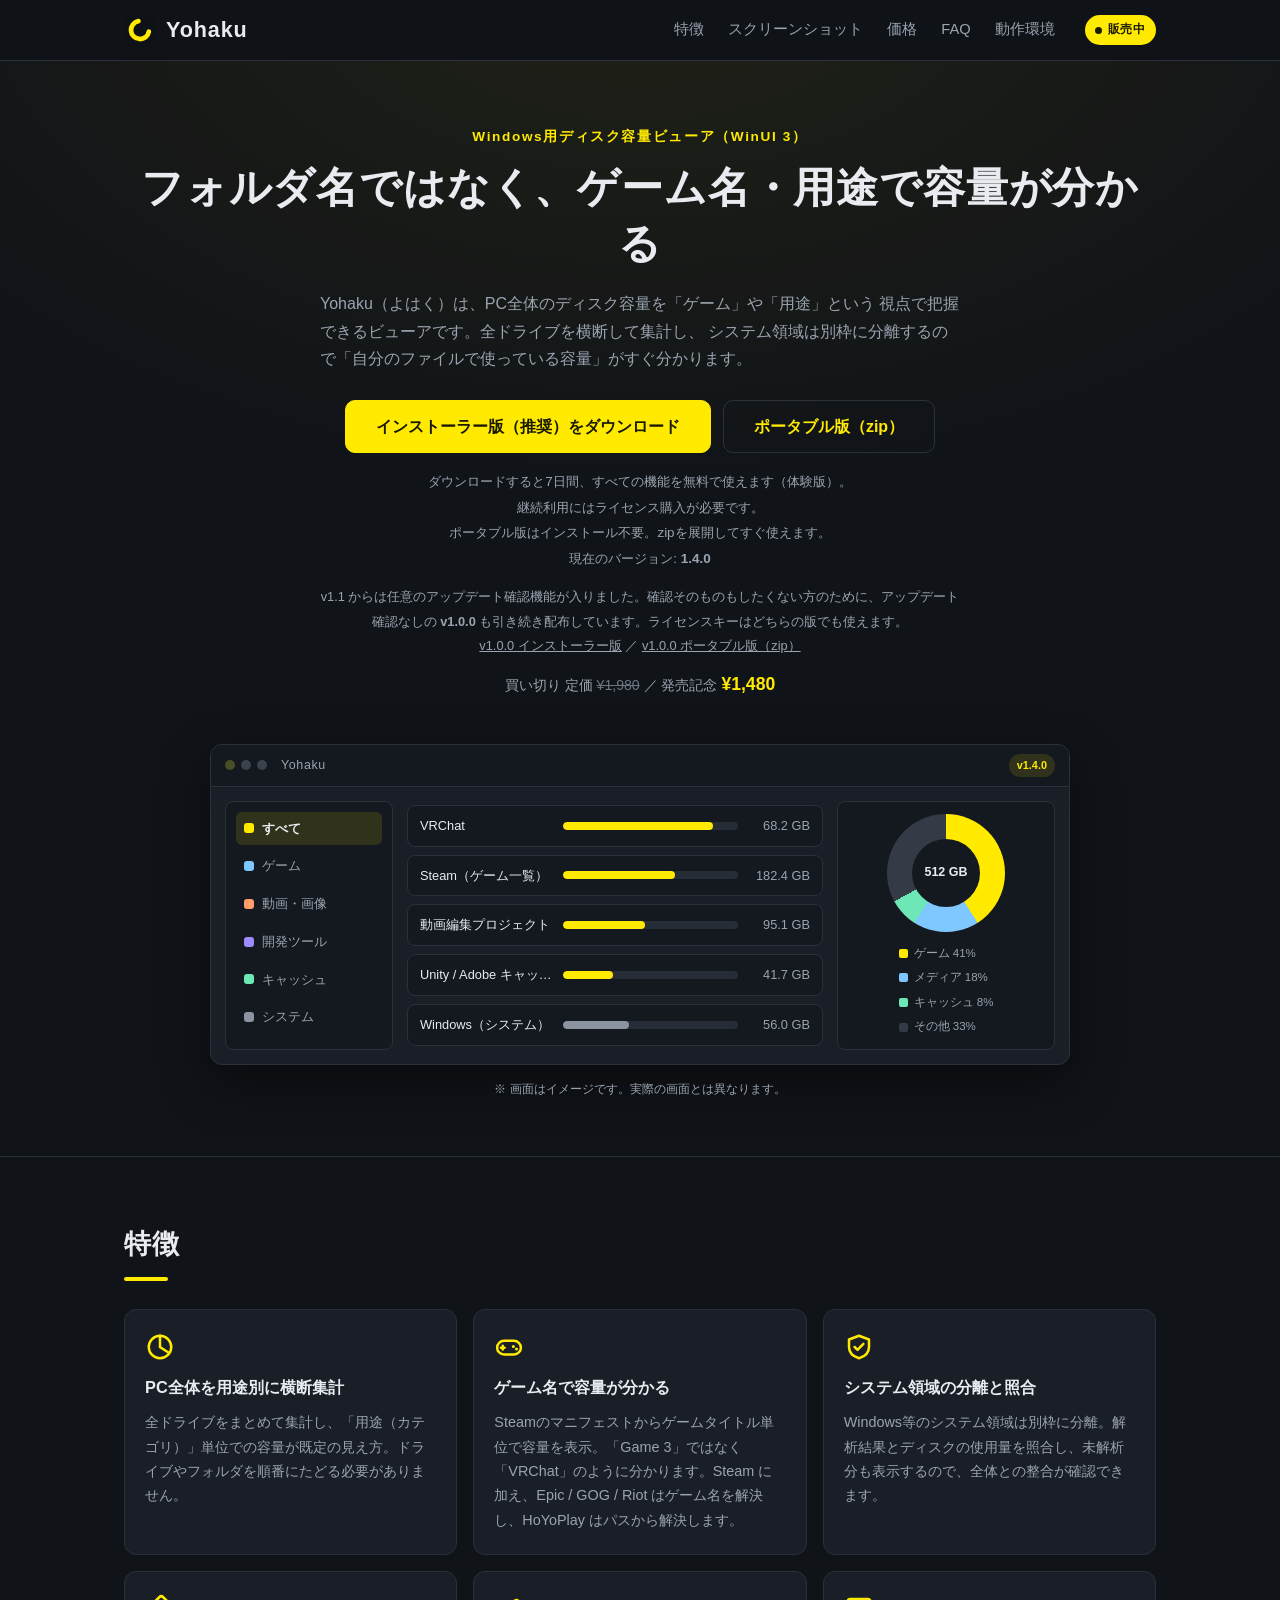
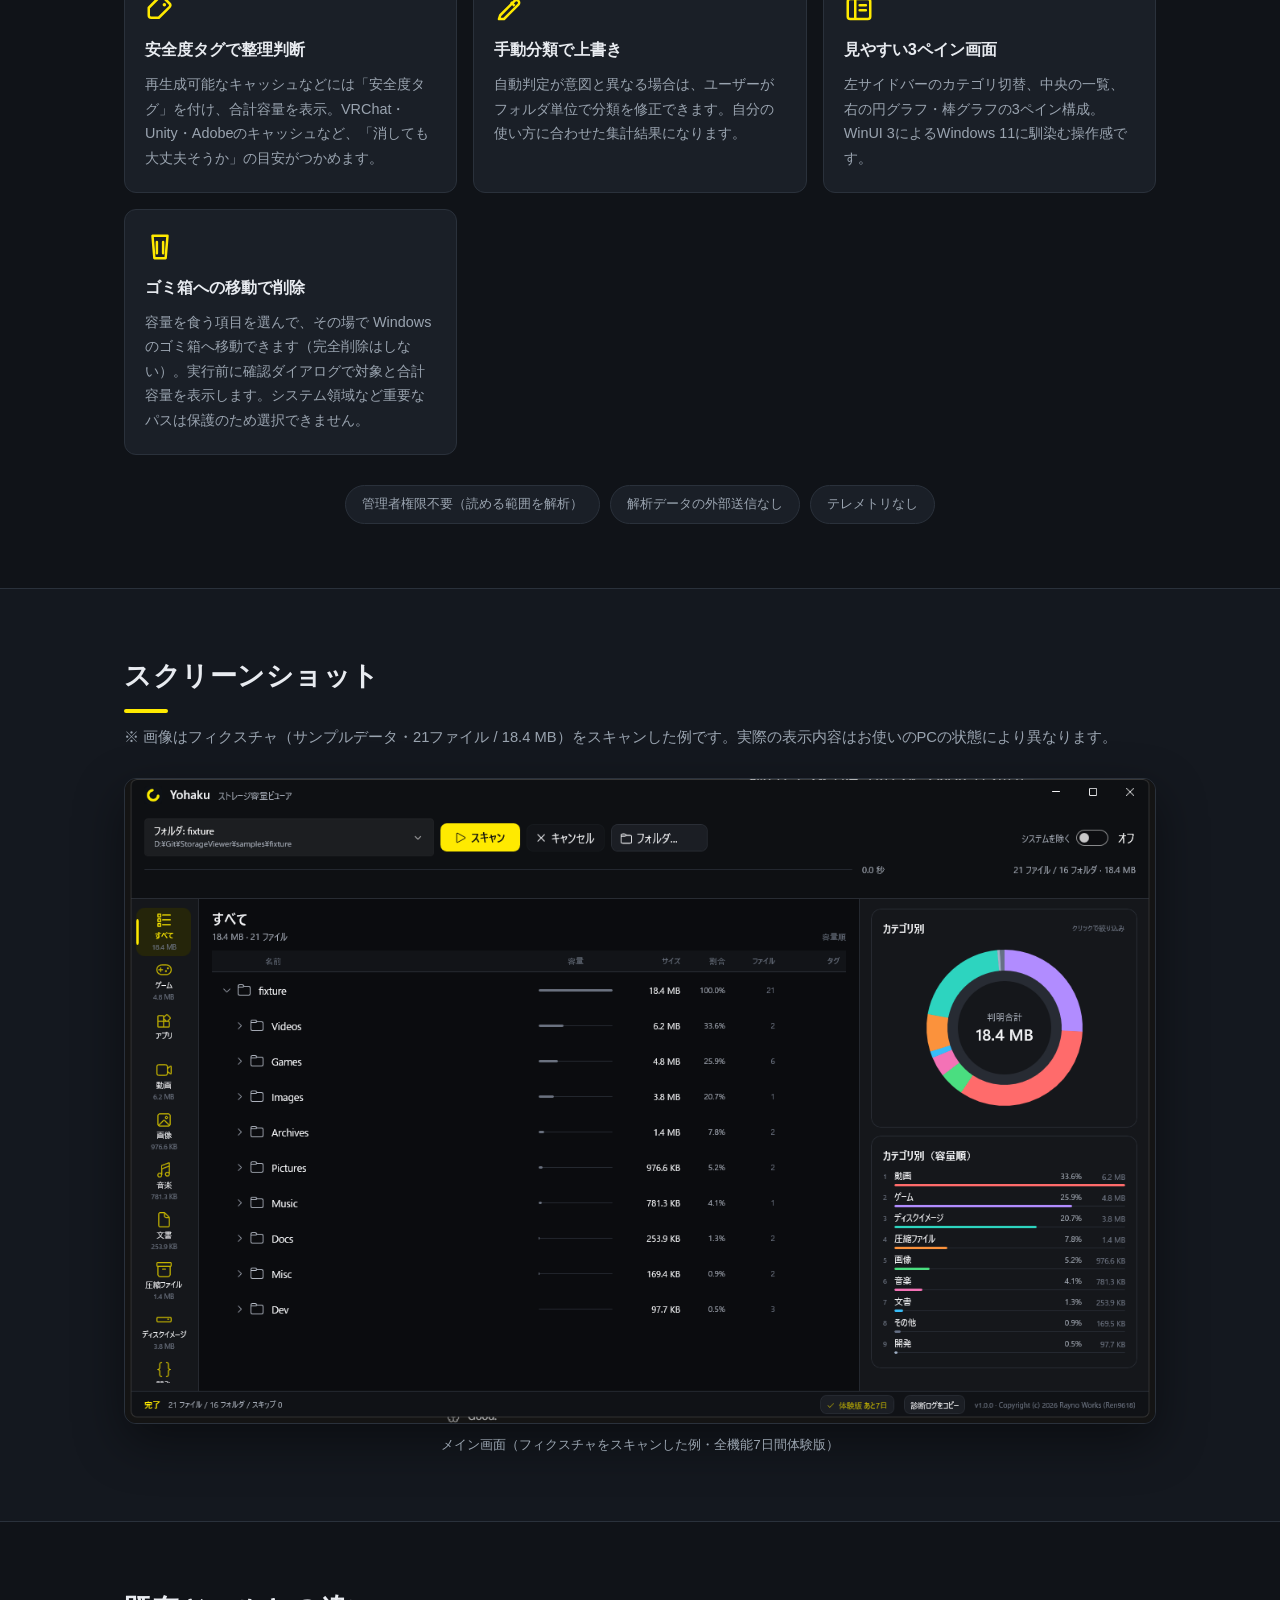
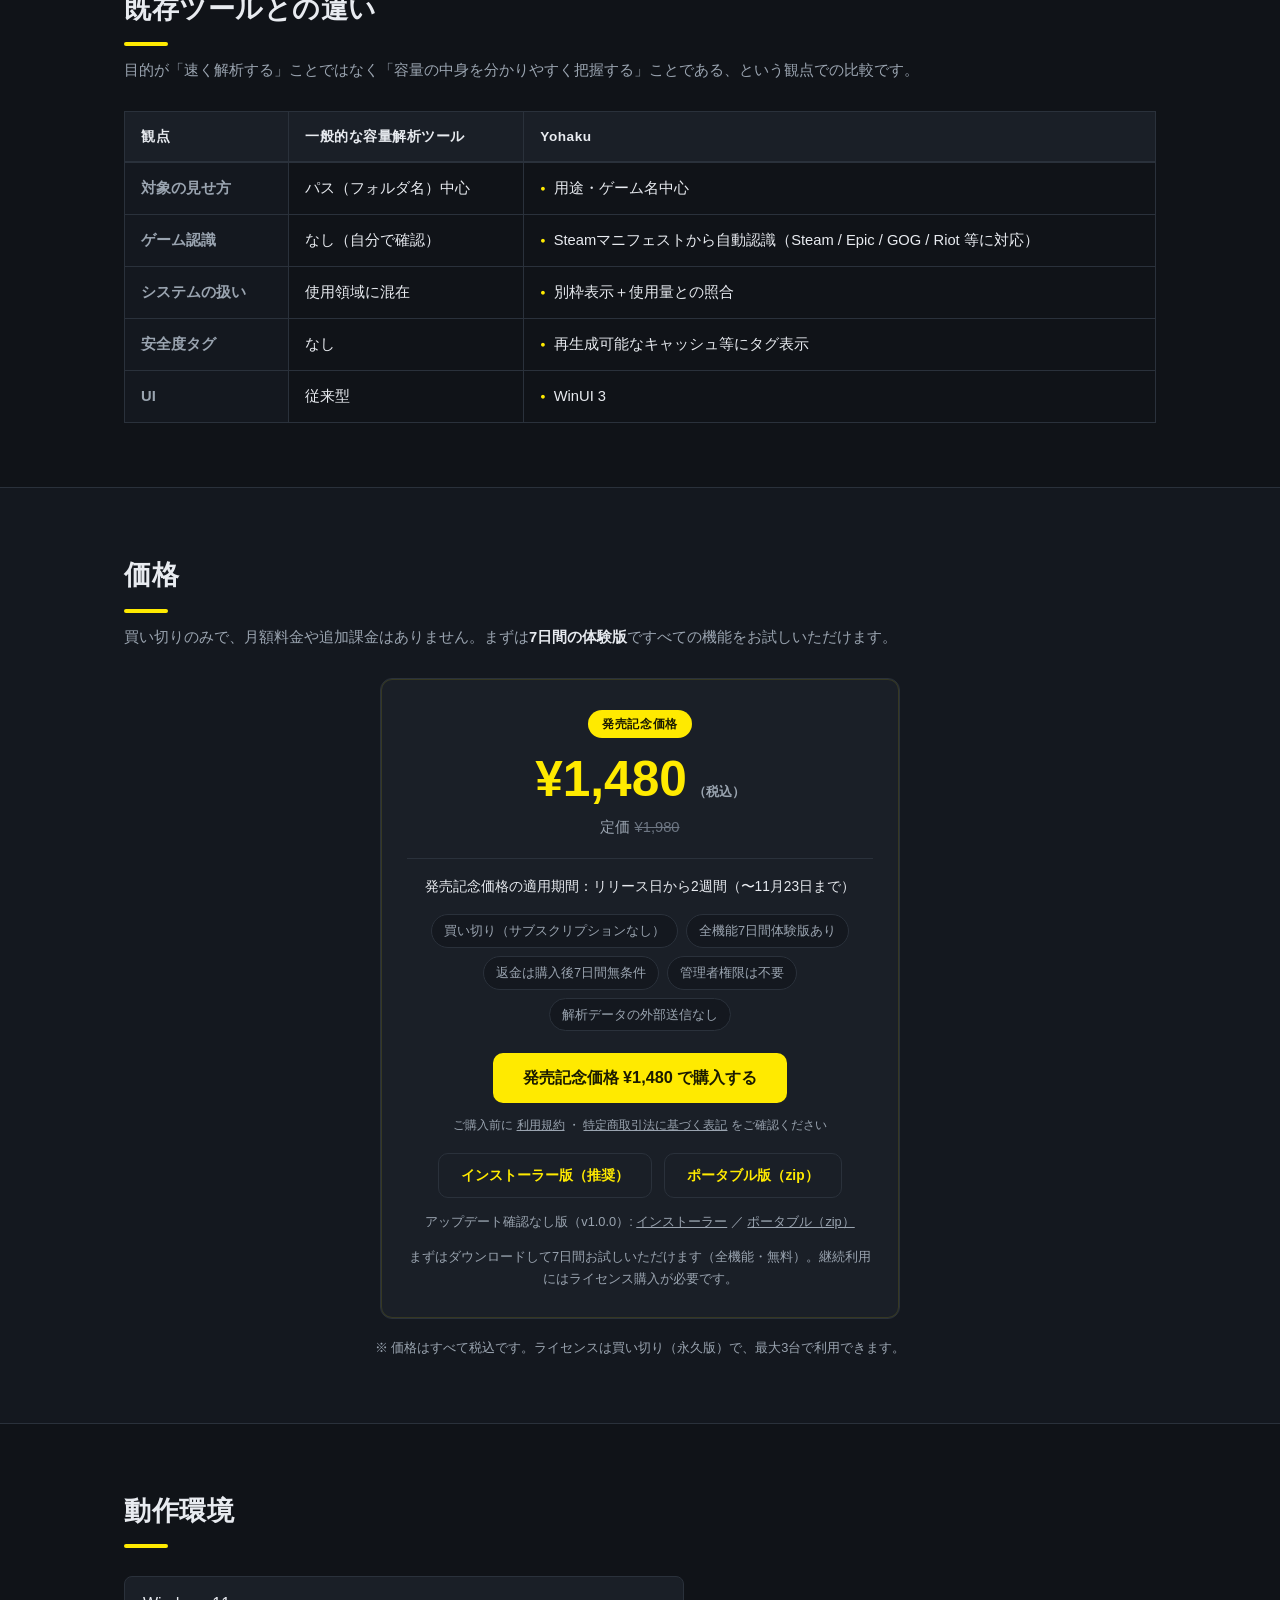
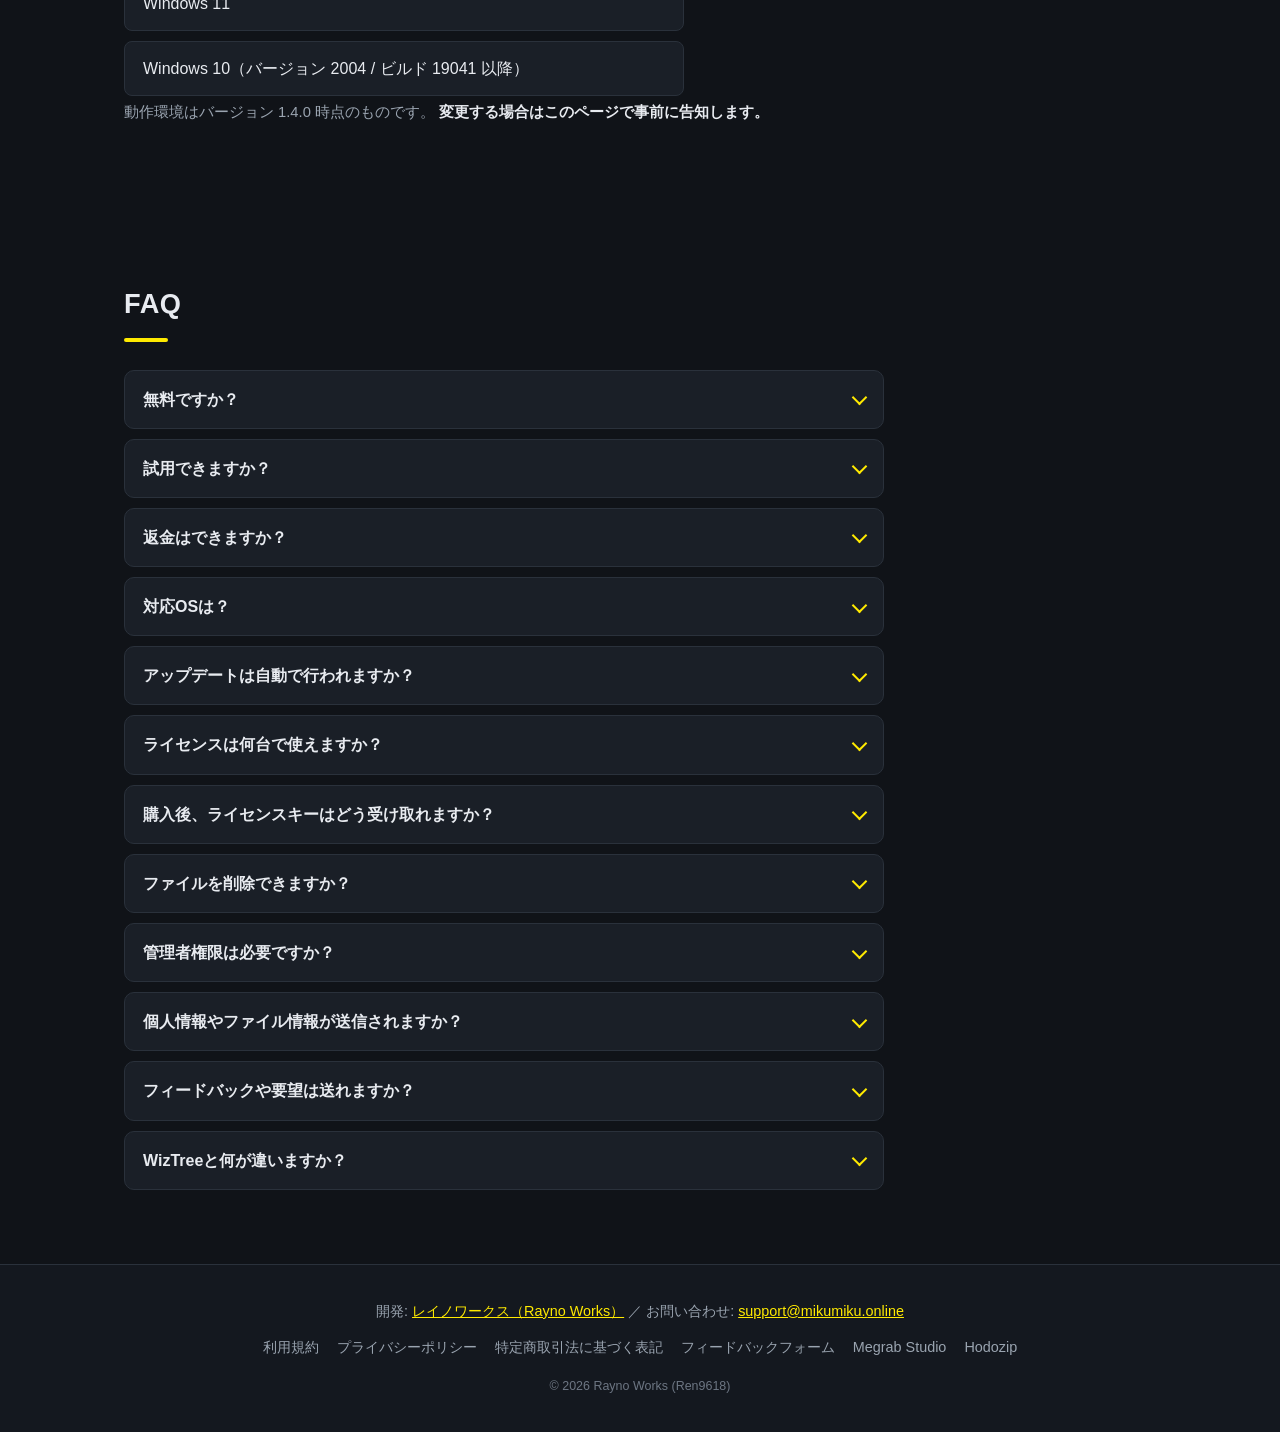
==== commit 45a6ba57: "﻿chore: bump site version to 1.4.0" ====
--- a/index.html
+++ b/index.html
@@ -77,7 +77,7 @@
           ダウンロードすると7日間、すべての機能を無料で使えます（体験版）。<br>
           継続利用にはライセンス購入が必要です。<br>
           ポータブル版はインストール不要。zipを展開してすぐ使えます。<br>
-          現在のバージョン: <strong>1.3.0</strong>
+          現在のバージョン: <strong>1.4.0</strong>
         </p>
         <p class="dl-legacy">
           v1.1 からは任意のアップデート確認機能が入りました。確認そのものもしたくない方のために、アップデート確認なしの <strong>v1.0.0</strong> も引き続き配布しています。ライセンスキーはどちらの版でも使えます。<br>
@@ -94,7 +94,7 @@
         <div class="mock-titlebar">
           <span class="tb-dot" aria-hidden="true"></span><span class="tb-dot" aria-hidden="true"></span><span class="tb-dot" aria-hidden="true"></span>
           <span class="tb-title">Yohaku</span>
-          <span class="tb-badge">v1.3.0</span>
+          <span class="tb-badge">v1.4.0</span>
         </div>
         <div class="mock-body">
           <div class="mock-side">
@@ -253,7 +253,7 @@
         <li>Windows 10（バージョン 2004 / ビルド 19041 以降）</li>
       </ul>
       <p class="section-note">
-        動作環境はバージョン 1.3.0 時点のものです。
+        動作環境はバージョン 1.4.0 時点のものです。
         <strong>変更する場合はこのページで事前に告知します。</strong>
       </p>
     </div>
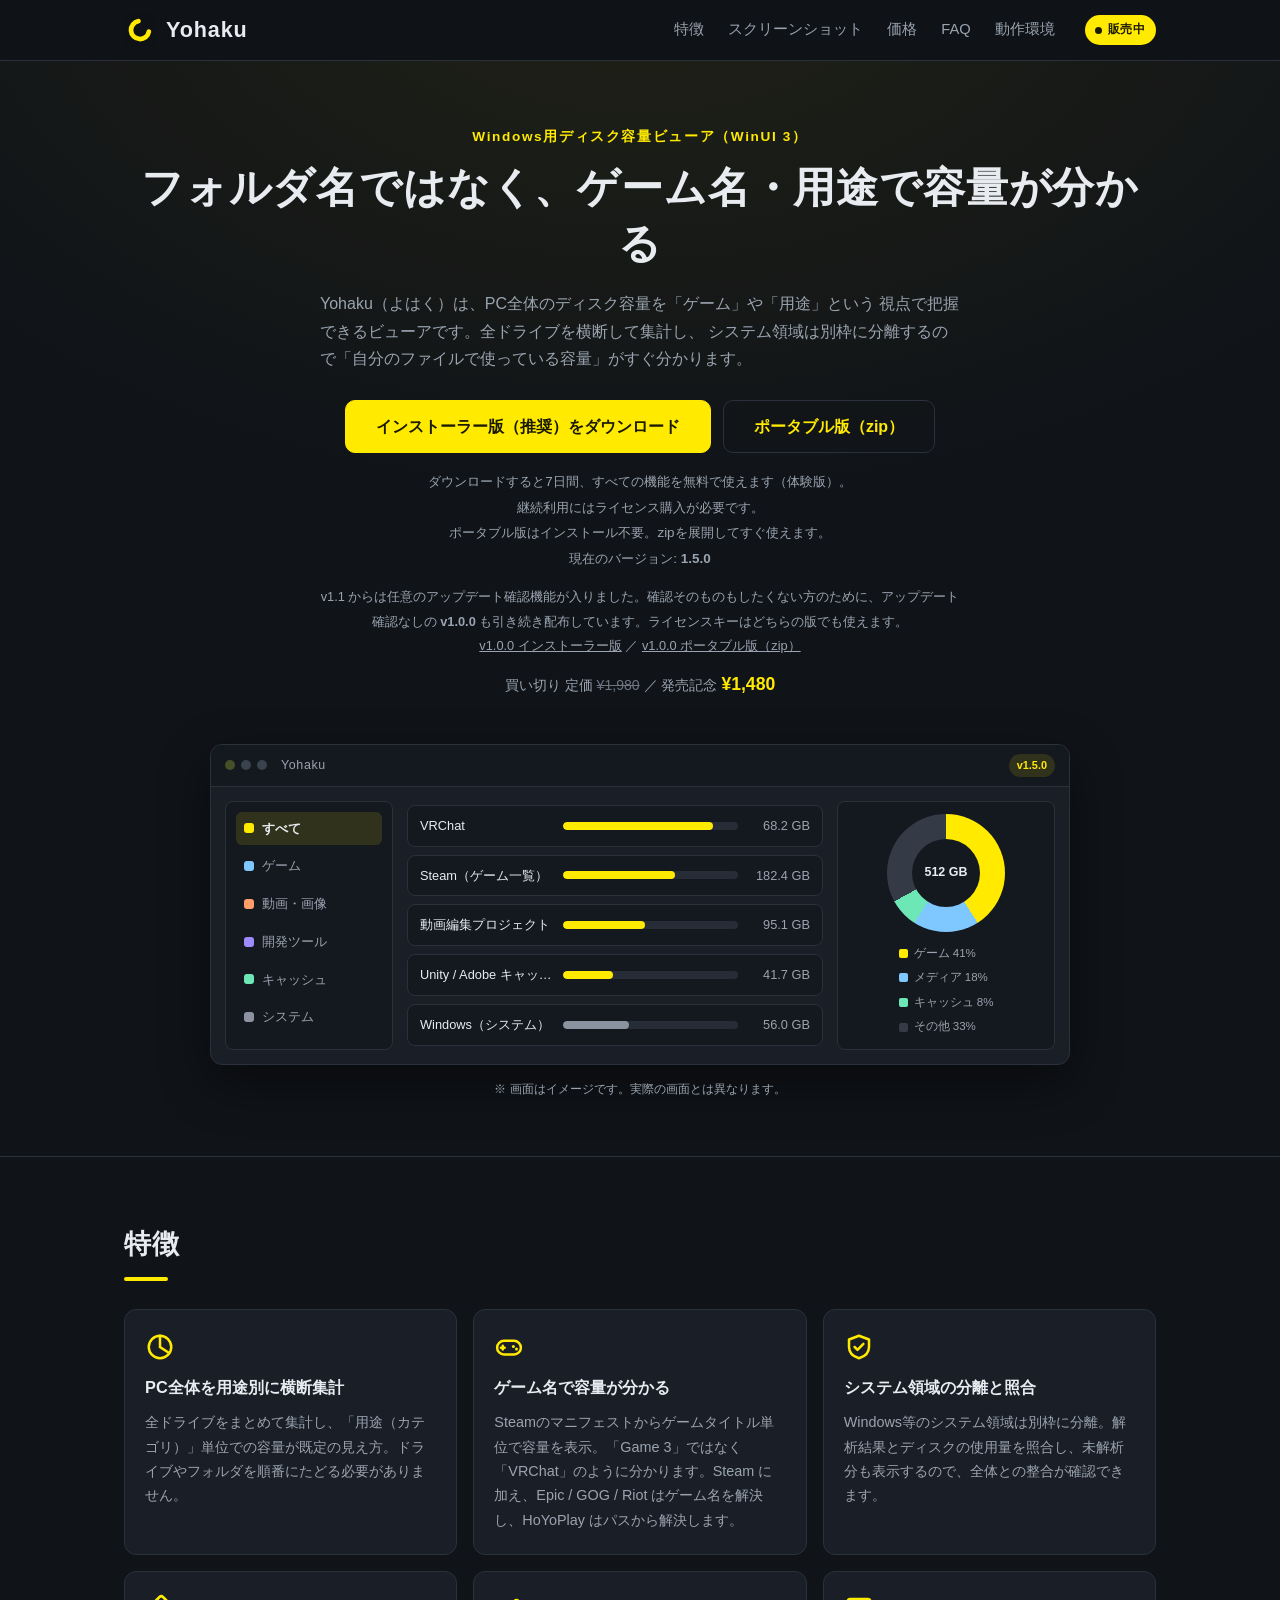
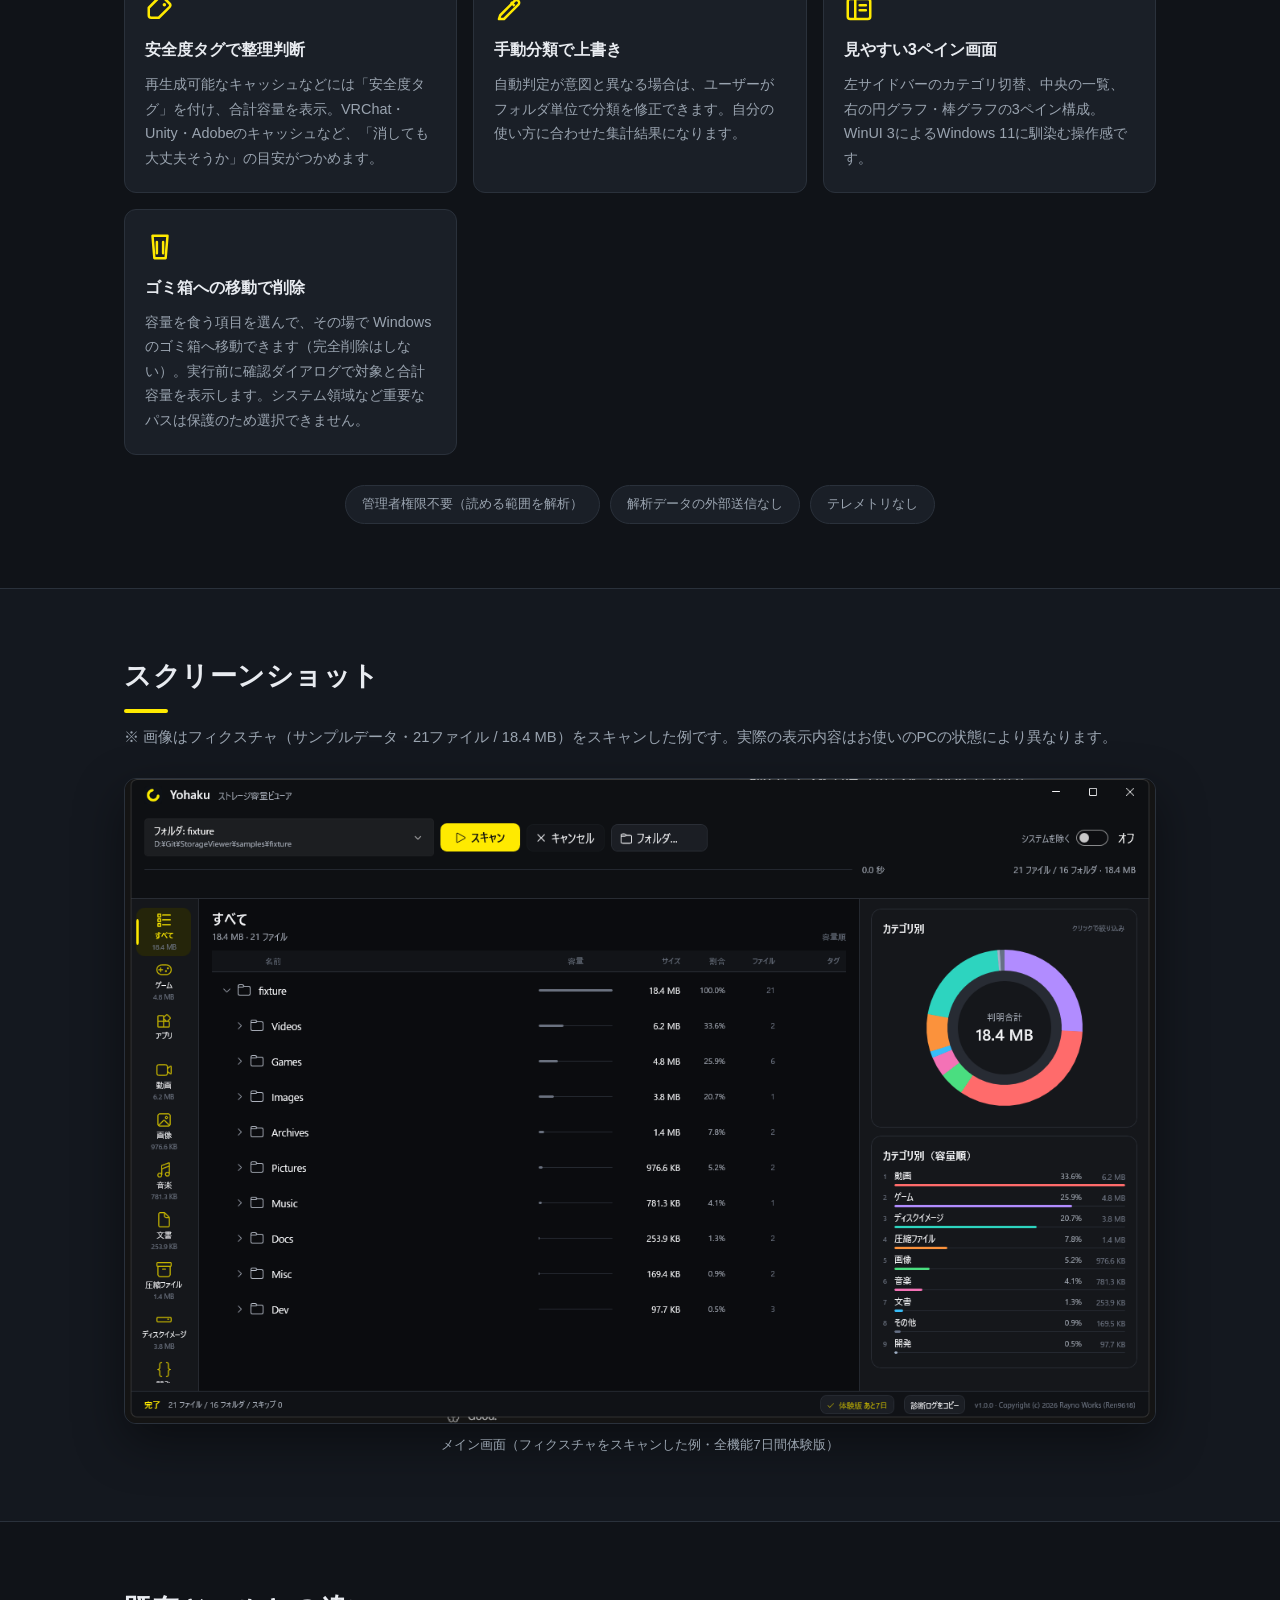
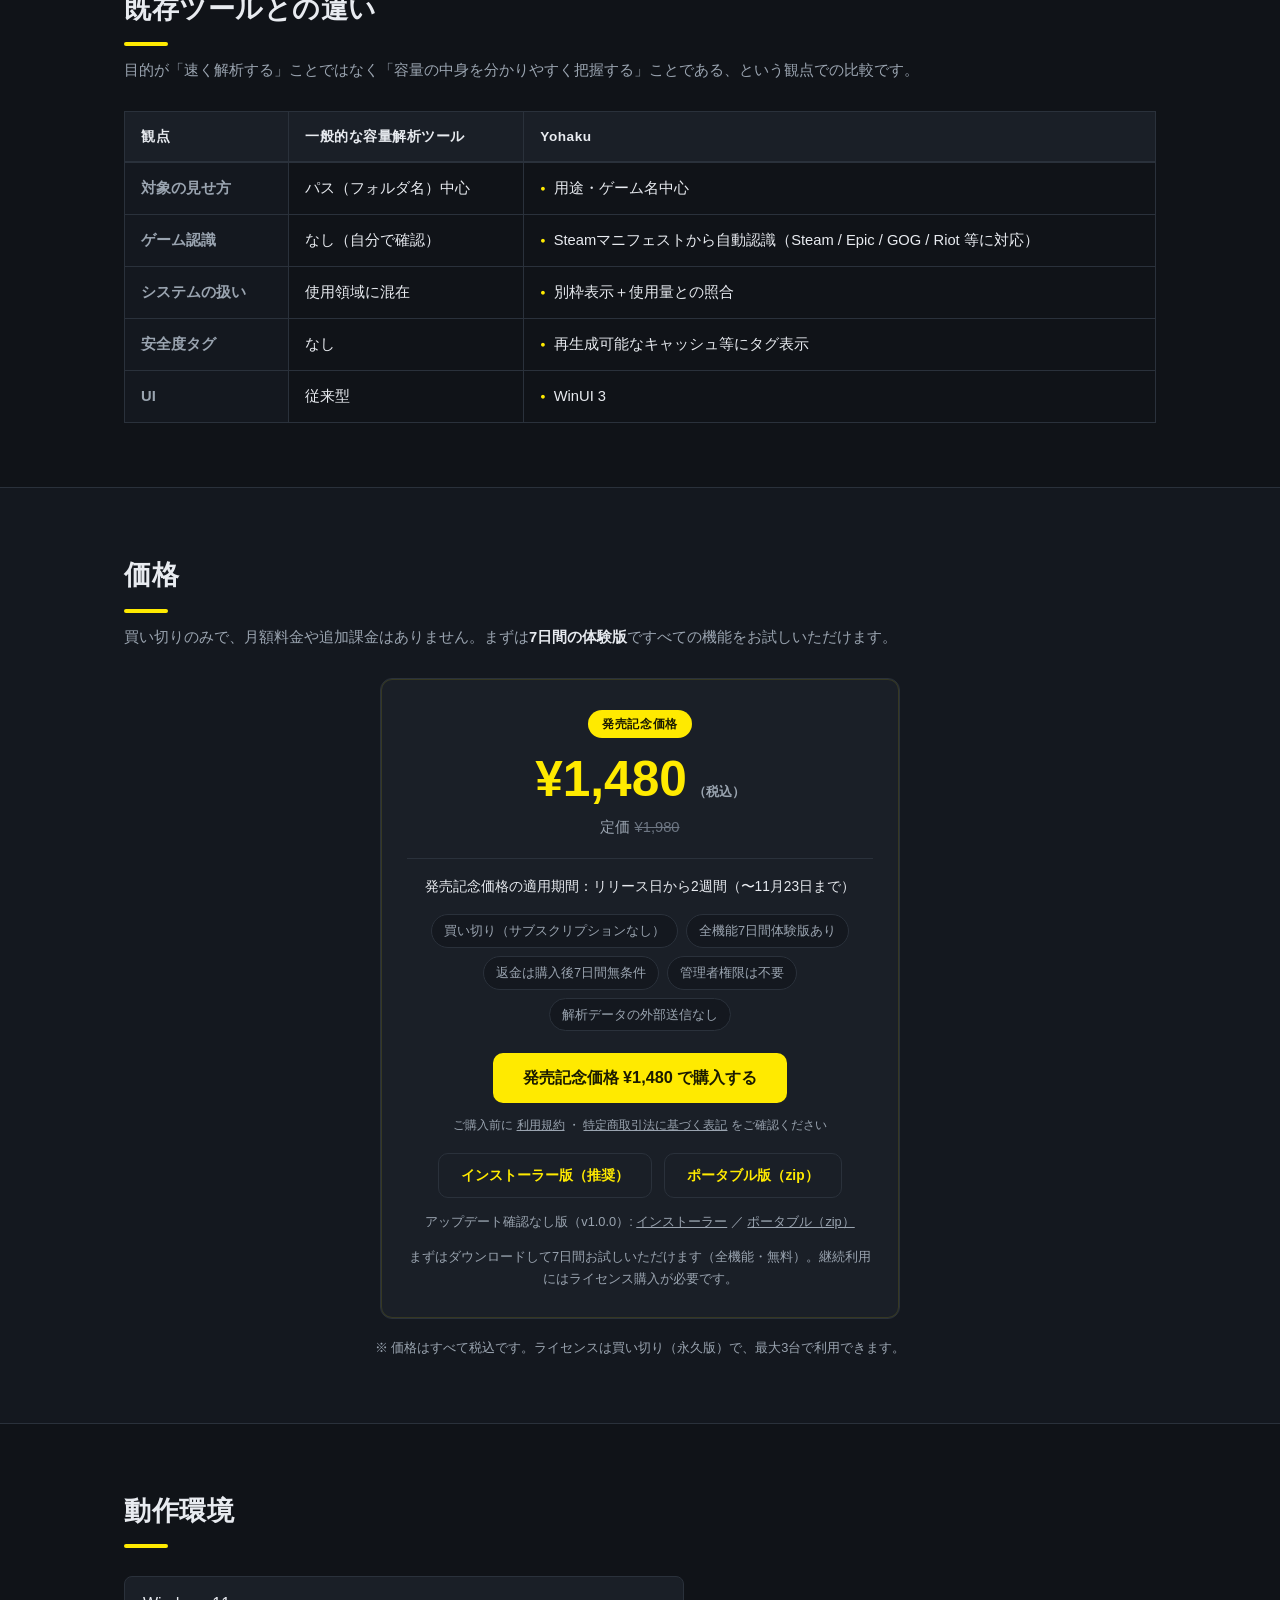
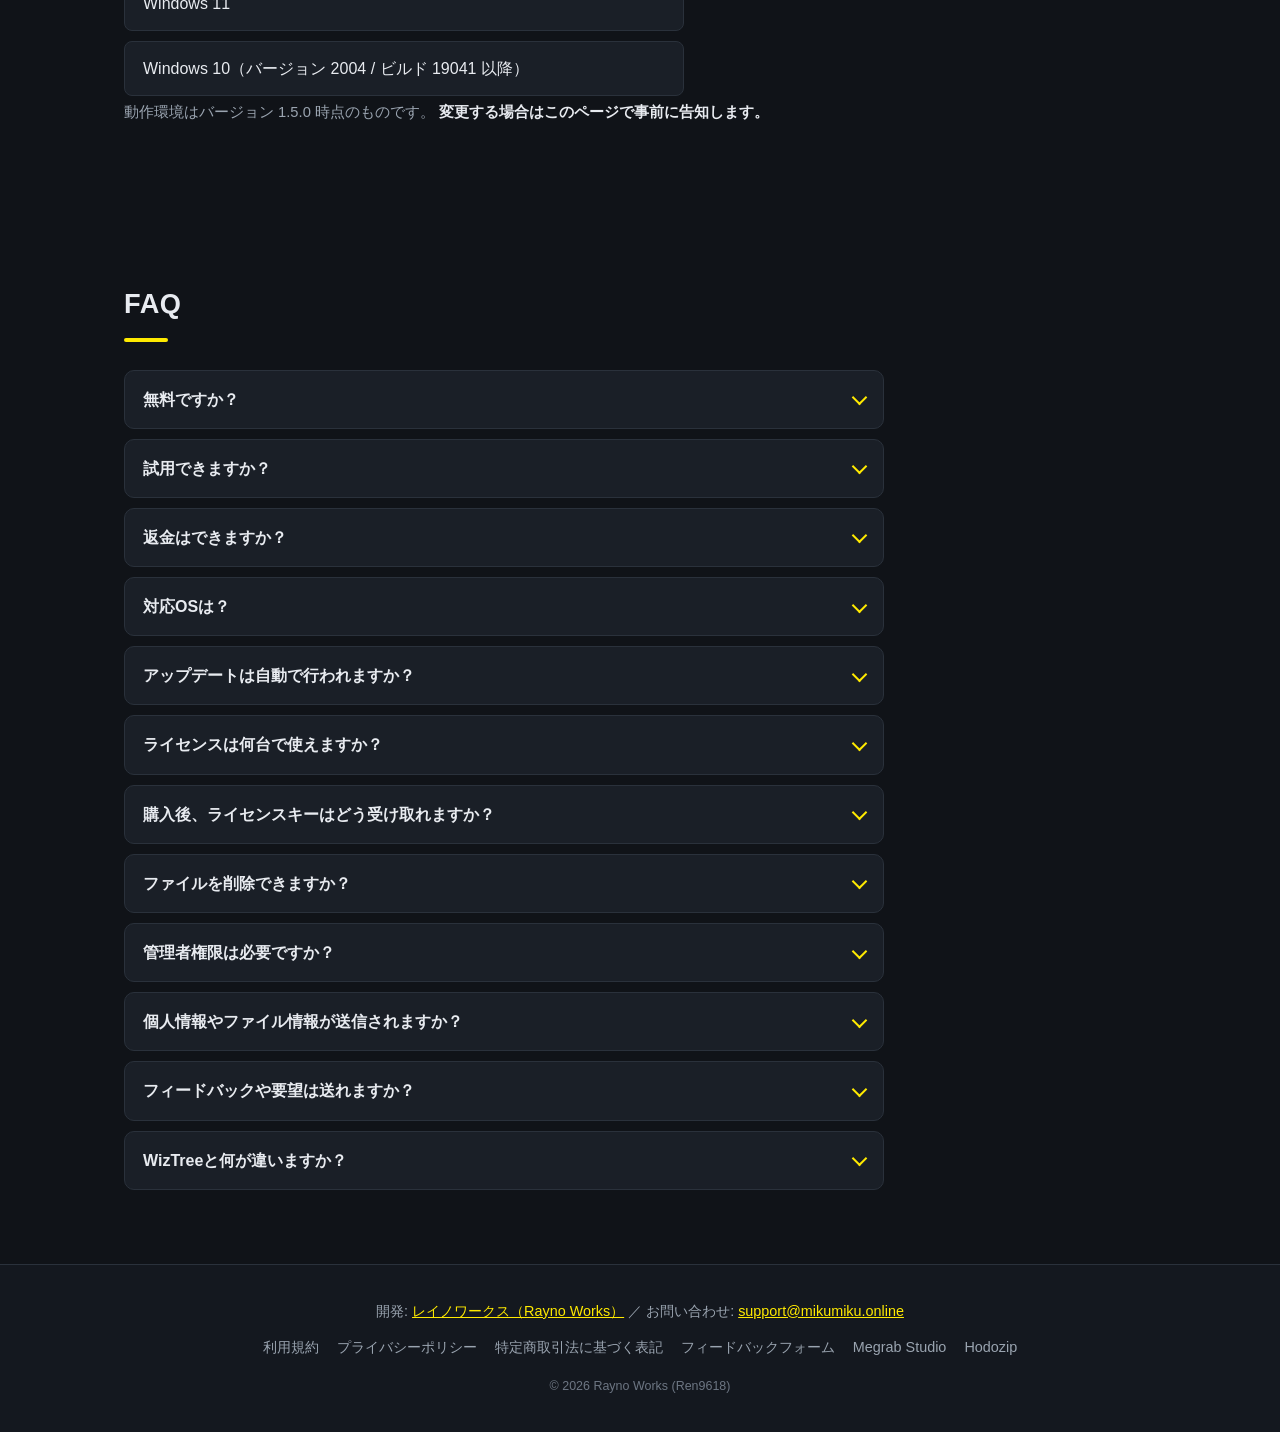
==== commit 2739a52d: "﻿chore: bump site version to 1.5.0" ====
--- a/index.html
+++ b/index.html
@@ -77,7 +77,7 @@
           ダウンロードすると7日間、すべての機能を無料で使えます（体験版）。<br>
           継続利用にはライセンス購入が必要です。<br>
           ポータブル版はインストール不要。zipを展開してすぐ使えます。<br>
-          現在のバージョン: <strong>1.4.0</strong>
+          現在のバージョン: <strong>1.5.0</strong>
         </p>
         <p class="dl-legacy">
           v1.1 からは任意のアップデート確認機能が入りました。確認そのものもしたくない方のために、アップデート確認なしの <strong>v1.0.0</strong> も引き続き配布しています。ライセンスキーはどちらの版でも使えます。<br>
@@ -94,7 +94,7 @@
         <div class="mock-titlebar">
           <span class="tb-dot" aria-hidden="true"></span><span class="tb-dot" aria-hidden="true"></span><span class="tb-dot" aria-hidden="true"></span>
           <span class="tb-title">Yohaku</span>
-          <span class="tb-badge">v1.4.0</span>
+          <span class="tb-badge">v1.5.0</span>
         </div>
         <div class="mock-body">
           <div class="mock-side">
@@ -253,7 +253,7 @@
         <li>Windows 10（バージョン 2004 / ビルド 19041 以降）</li>
       </ul>
       <p class="section-note">
-        動作環境はバージョン 1.4.0 時点のものです。
+        動作環境はバージョン 1.5.0 時点のものです。
         <strong>変更する場合はこのページで事前に告知します。</strong>
       </p>
     </div>
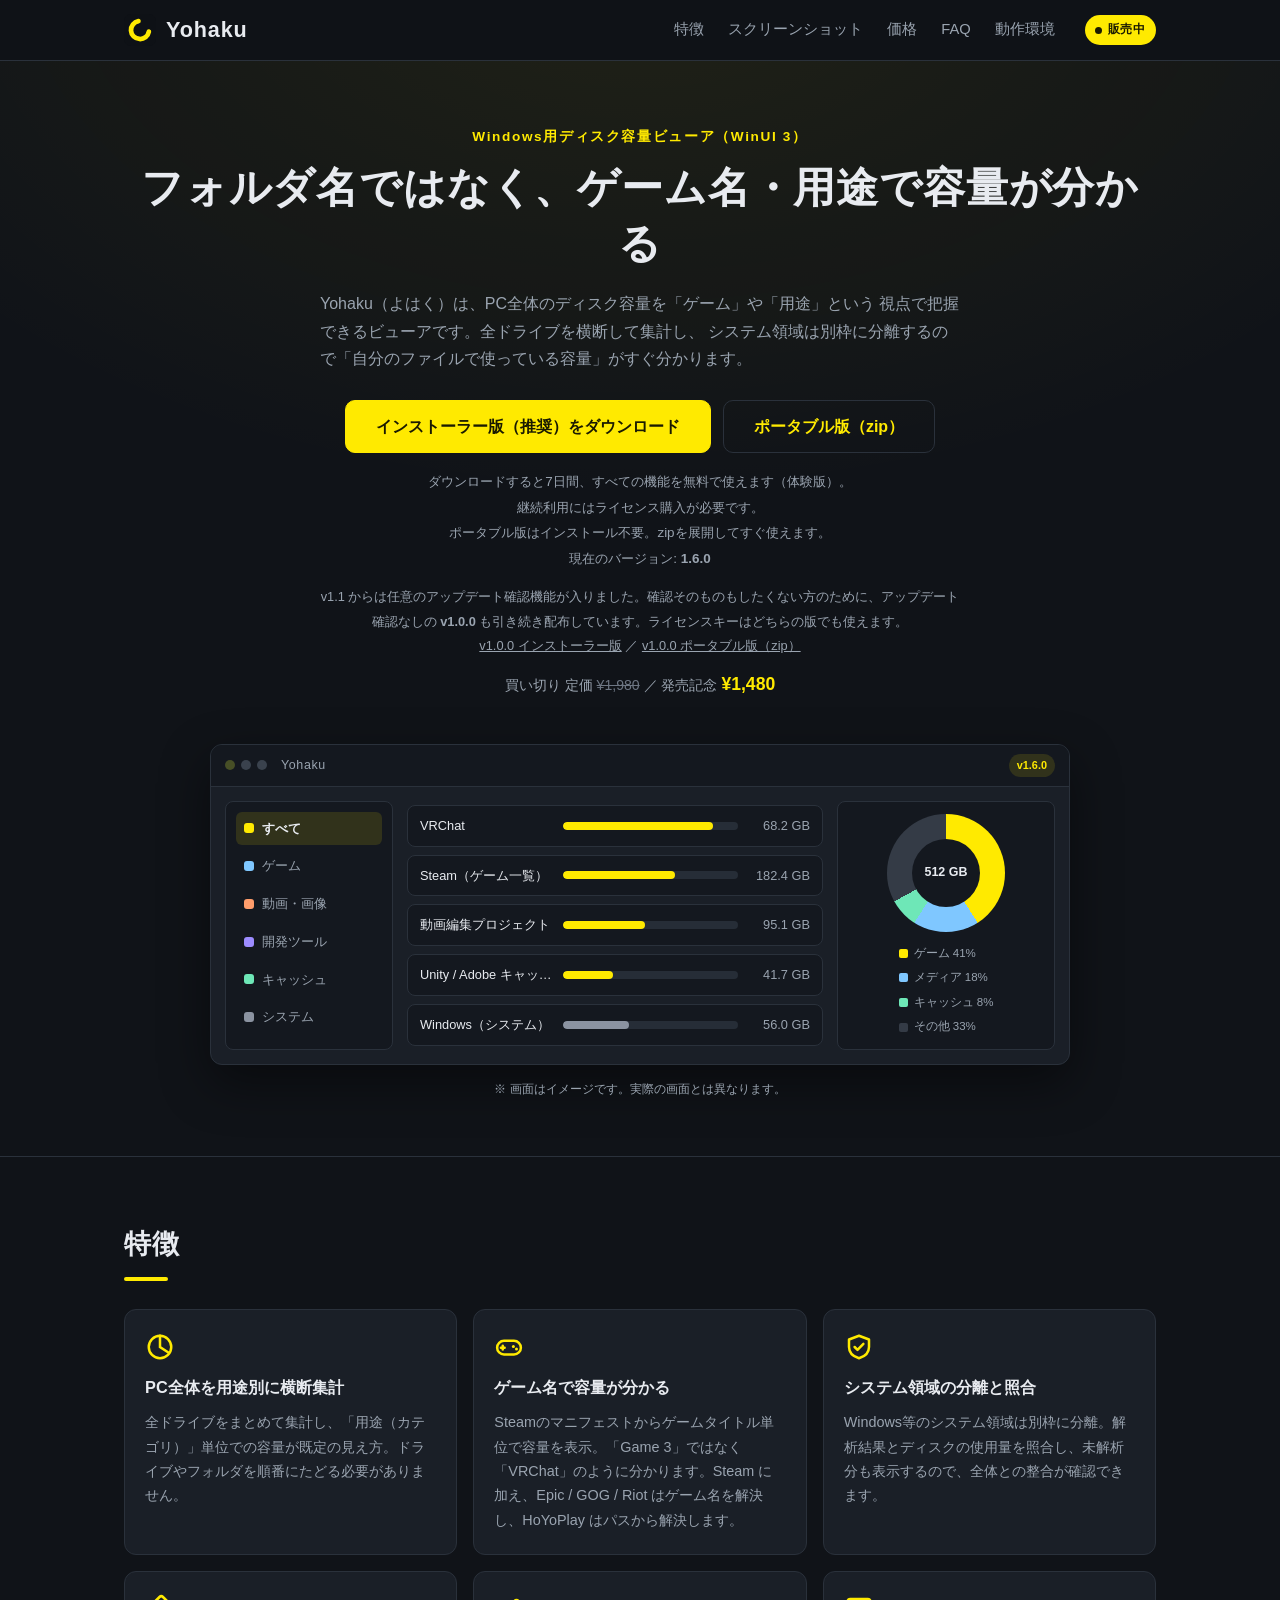
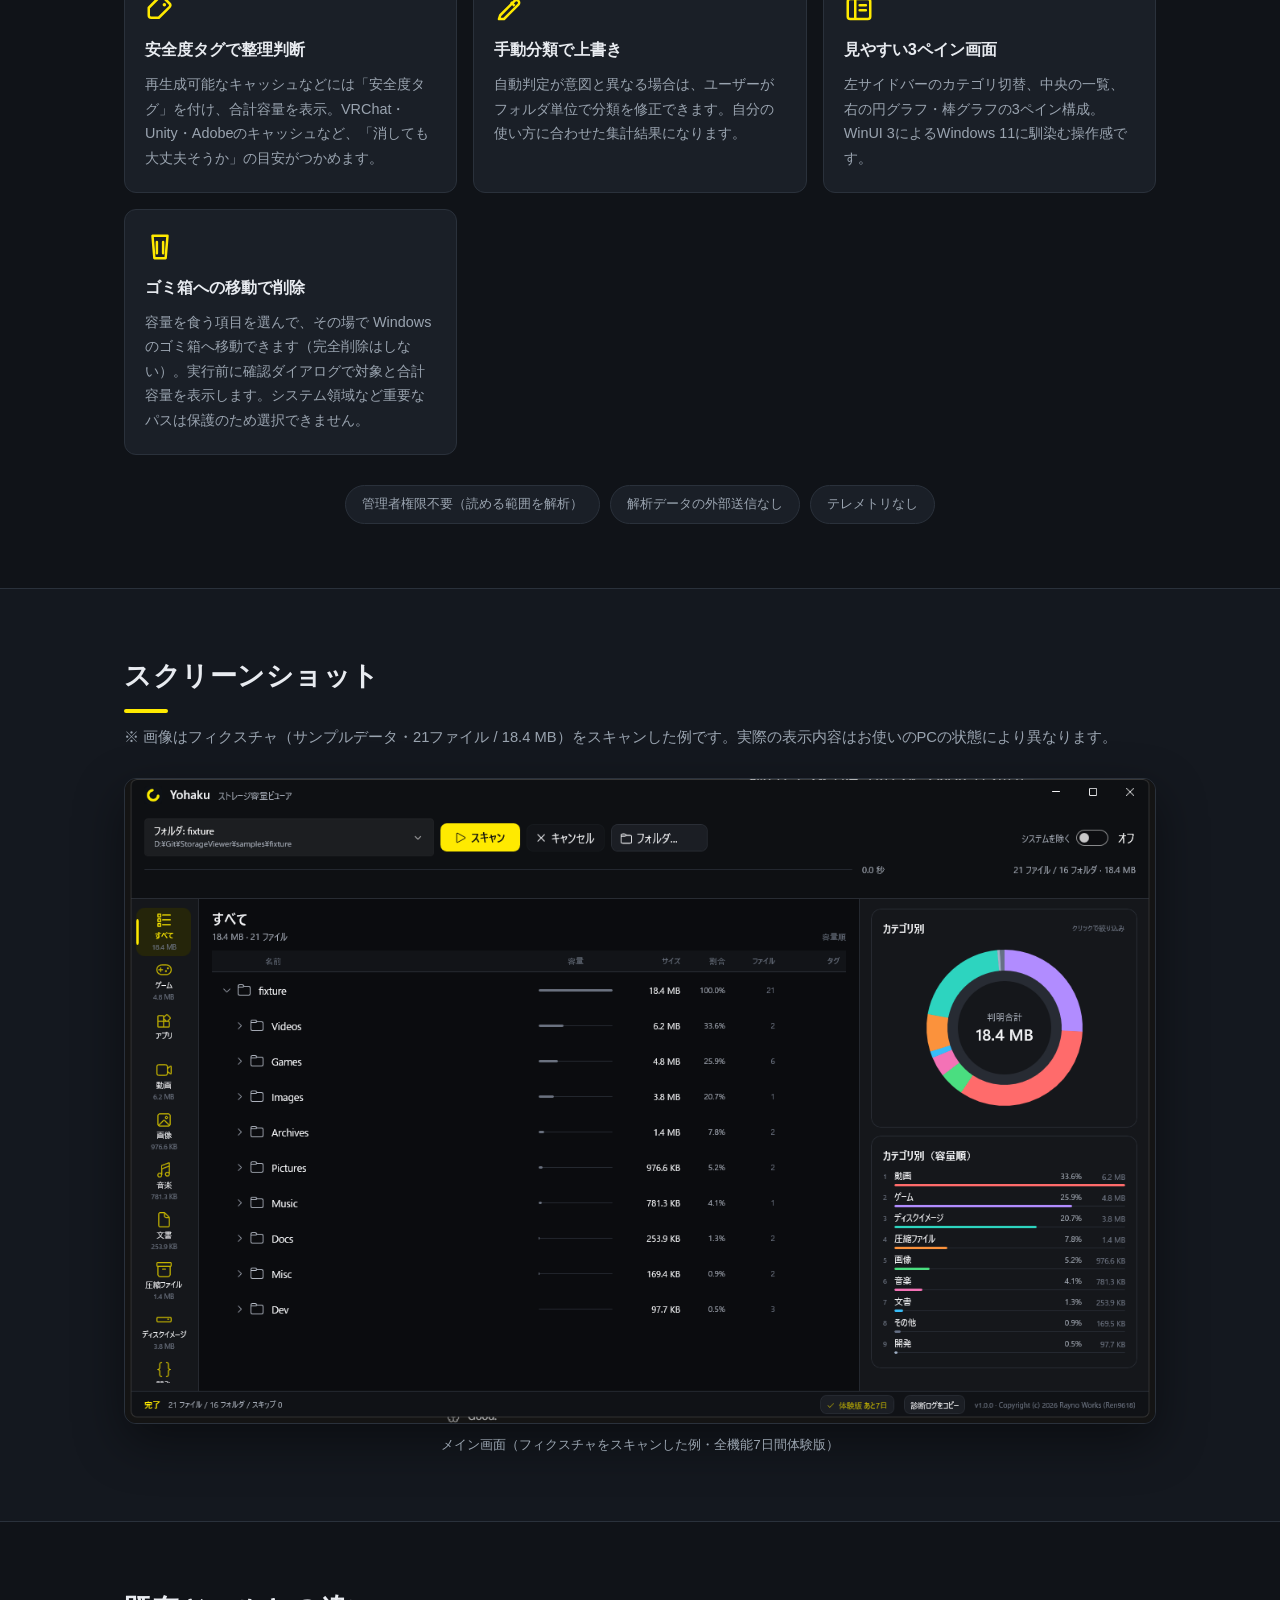
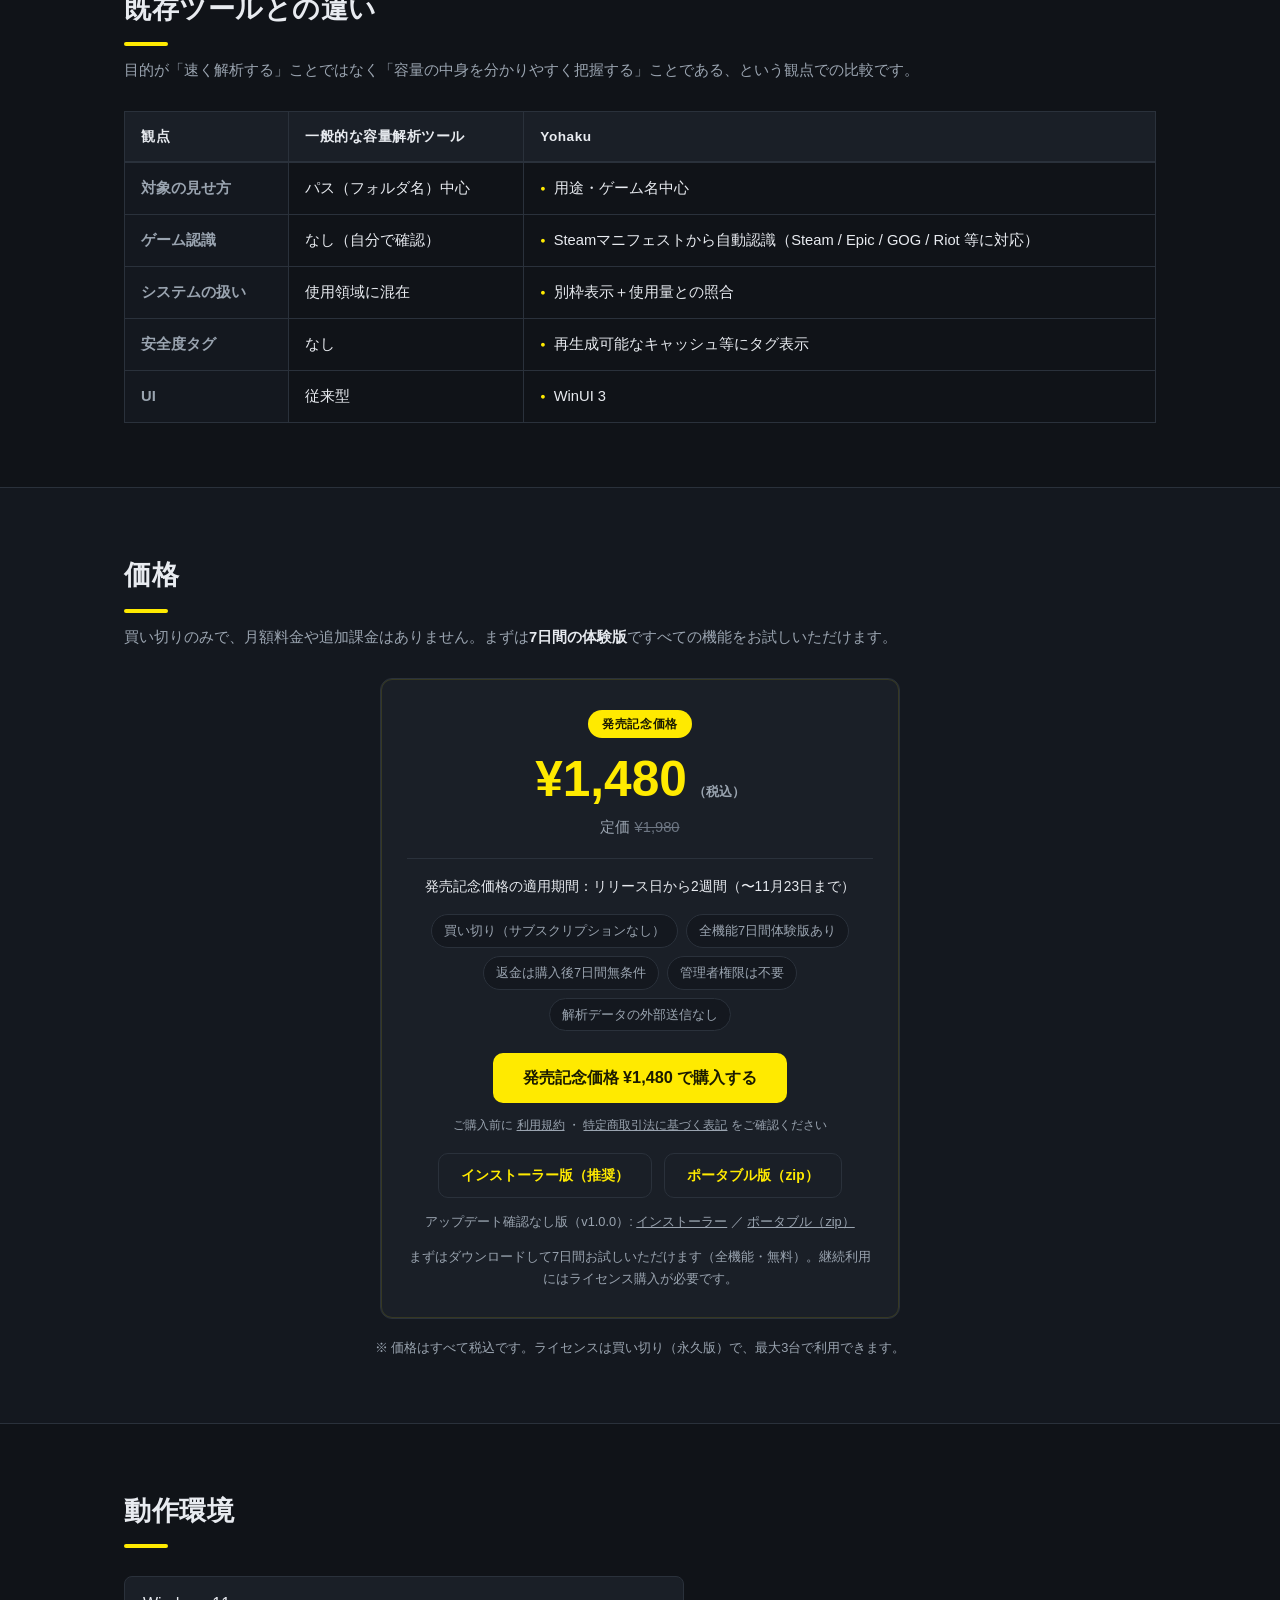
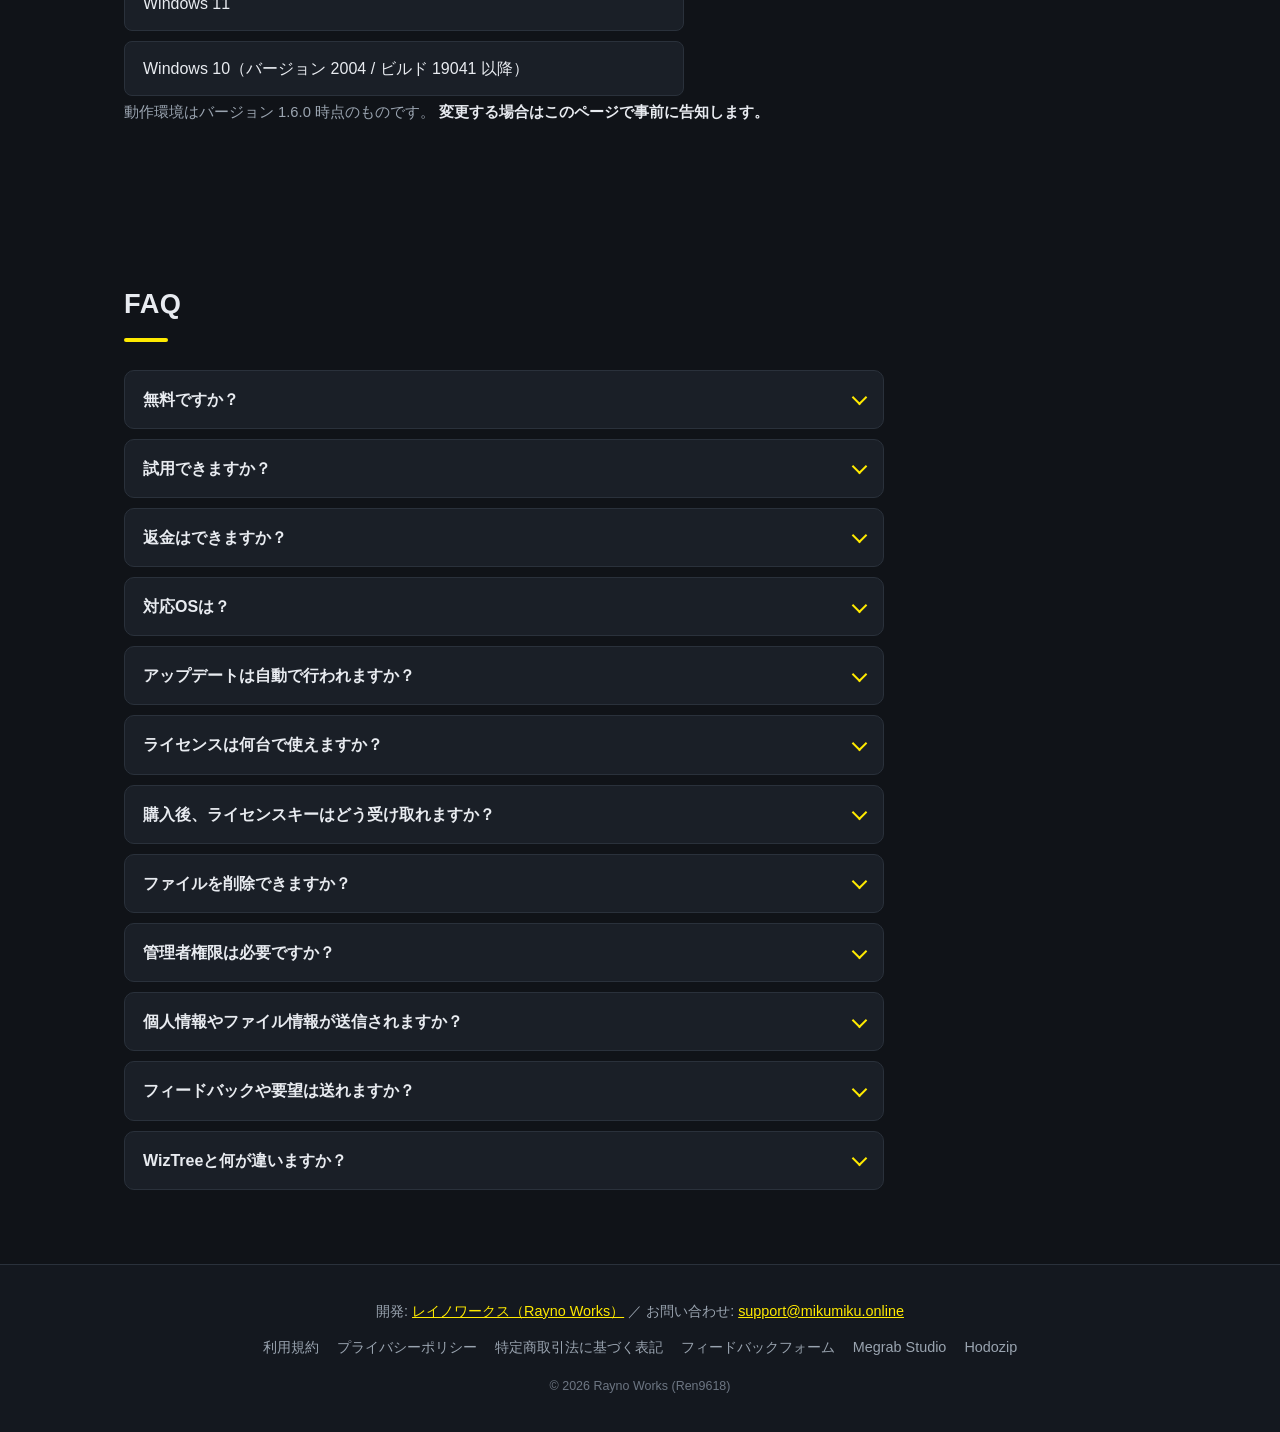
==== commit 59f1655d: "﻿chore: bump site version to 1.6.0" ====
--- a/index.html
+++ b/index.html
@@ -77,7 +77,7 @@
           ダウンロードすると7日間、すべての機能を無料で使えます（体験版）。<br>
           継続利用にはライセンス購入が必要です。<br>
           ポータブル版はインストール不要。zipを展開してすぐ使えます。<br>
-          現在のバージョン: <strong>1.5.0</strong>
+          現在のバージョン: <strong>1.6.0</strong>
         </p>
         <p class="dl-legacy">
           v1.1 からは任意のアップデート確認機能が入りました。確認そのものもしたくない方のために、アップデート確認なしの <strong>v1.0.0</strong> も引き続き配布しています。ライセンスキーはどちらの版でも使えます。<br>
@@ -94,7 +94,7 @@
         <div class="mock-titlebar">
           <span class="tb-dot" aria-hidden="true"></span><span class="tb-dot" aria-hidden="true"></span><span class="tb-dot" aria-hidden="true"></span>
           <span class="tb-title">Yohaku</span>
-          <span class="tb-badge">v1.5.0</span>
+          <span class="tb-badge">v1.6.0</span>
         </div>
         <div class="mock-body">
           <div class="mock-side">
@@ -253,7 +253,7 @@
         <li>Windows 10（バージョン 2004 / ビルド 19041 以降）</li>
       </ul>
       <p class="section-note">
-        動作環境はバージョン 1.5.0 時点のものです。
+        動作環境はバージョン 1.6.0 時点のものです。
         <strong>変更する場合はこのページで事前に告知します。</strong>
       </p>
     </div>
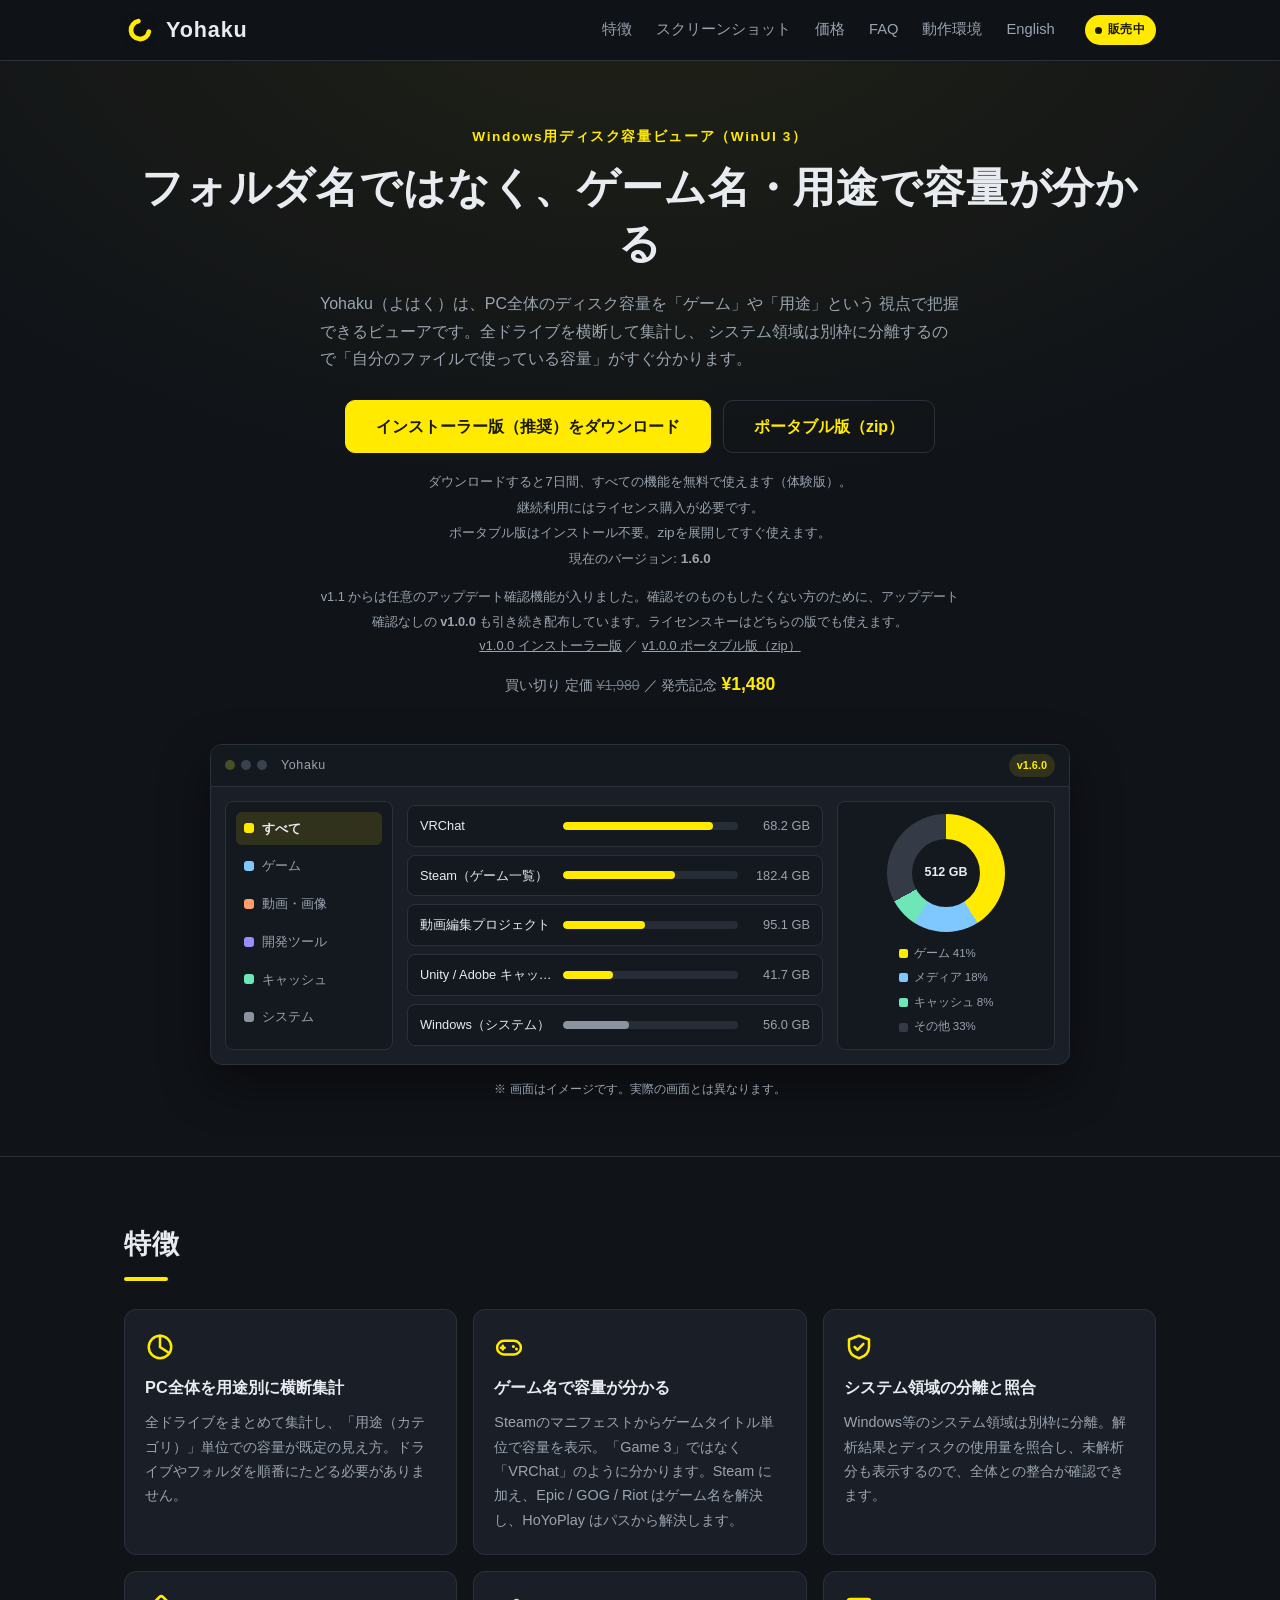
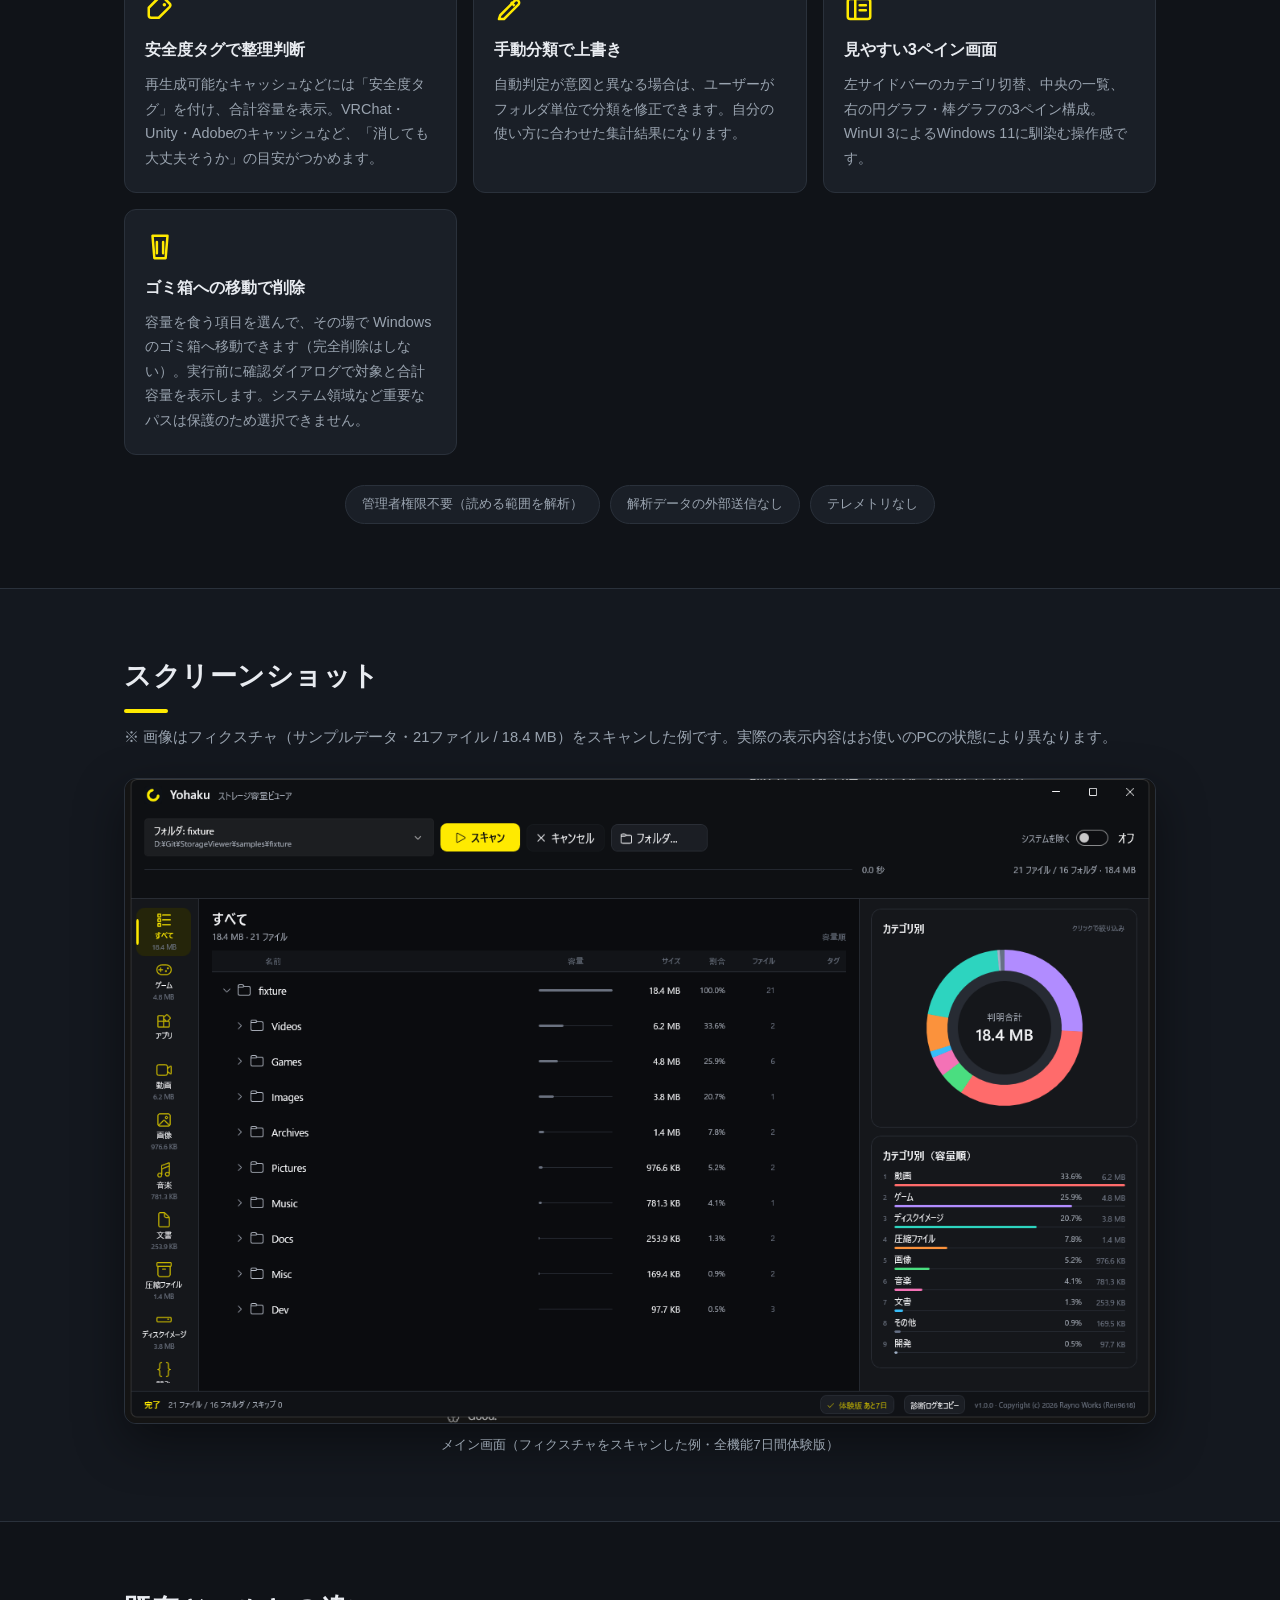
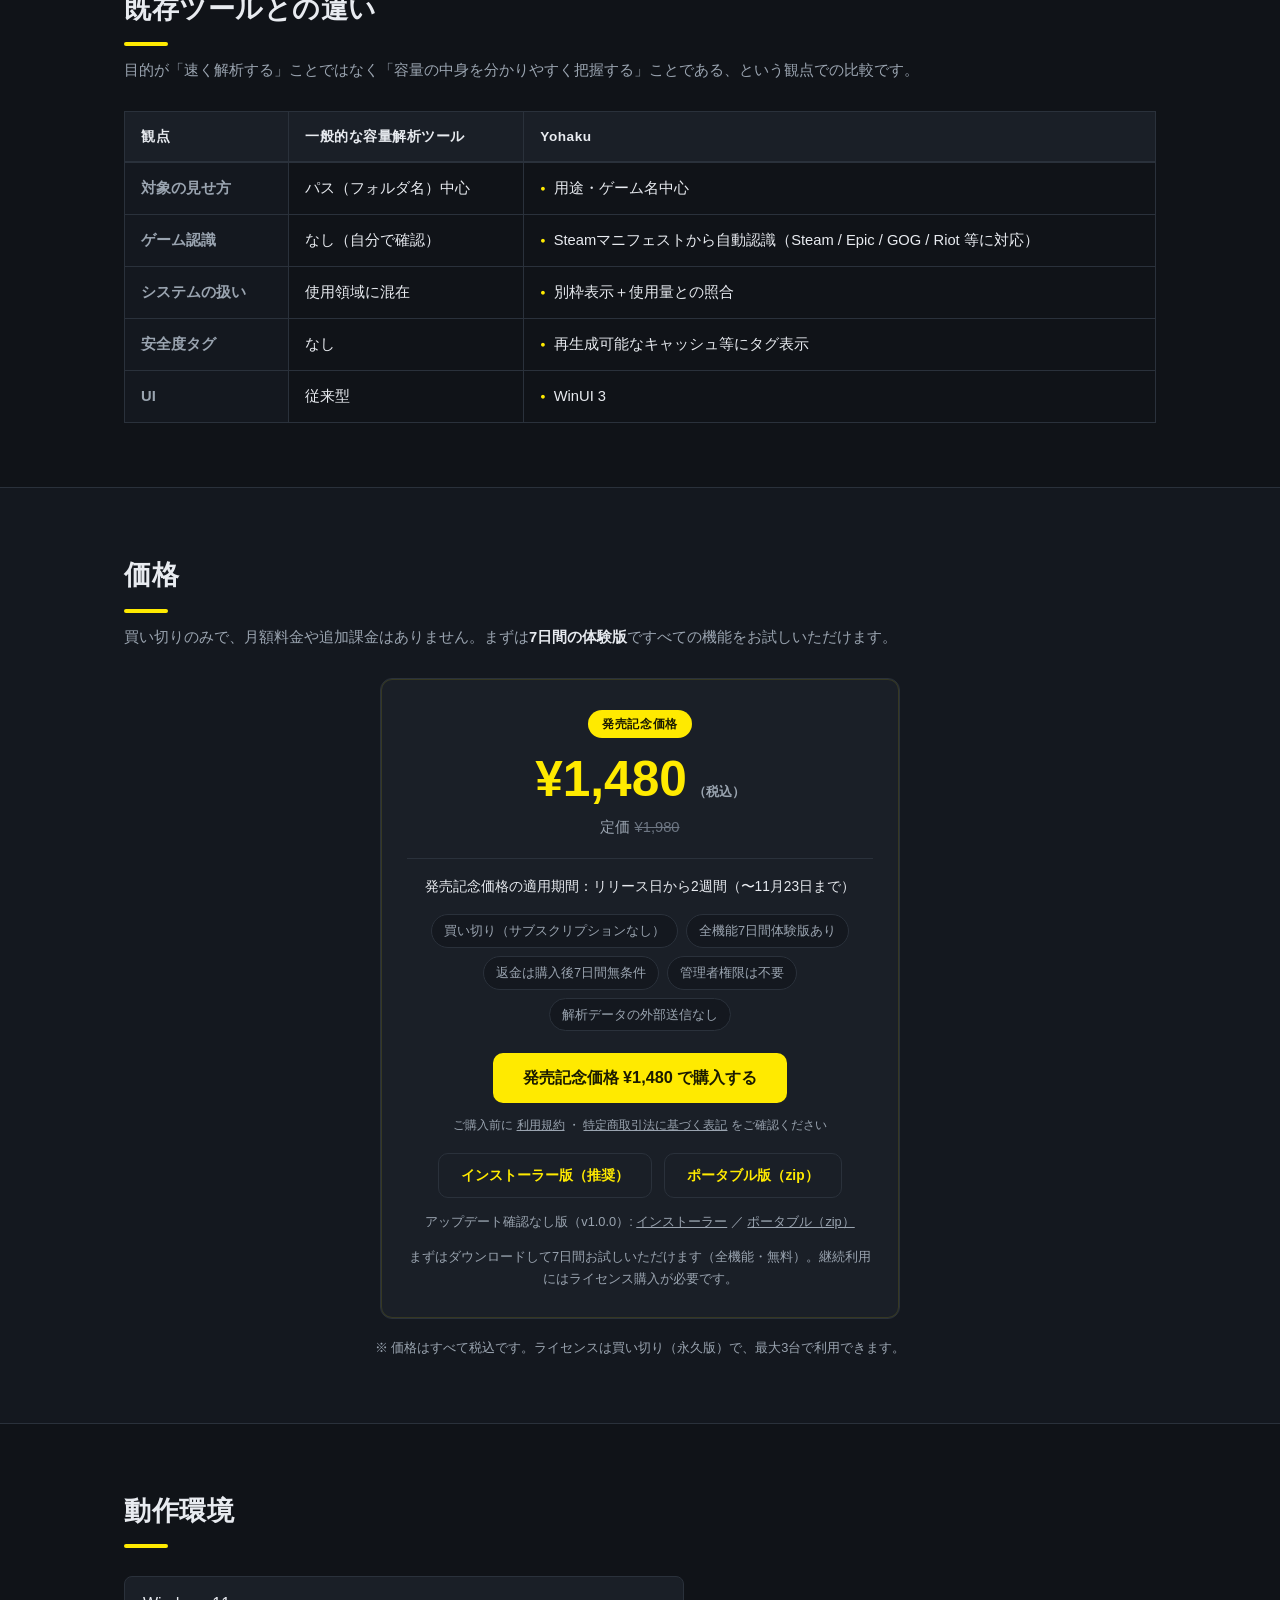
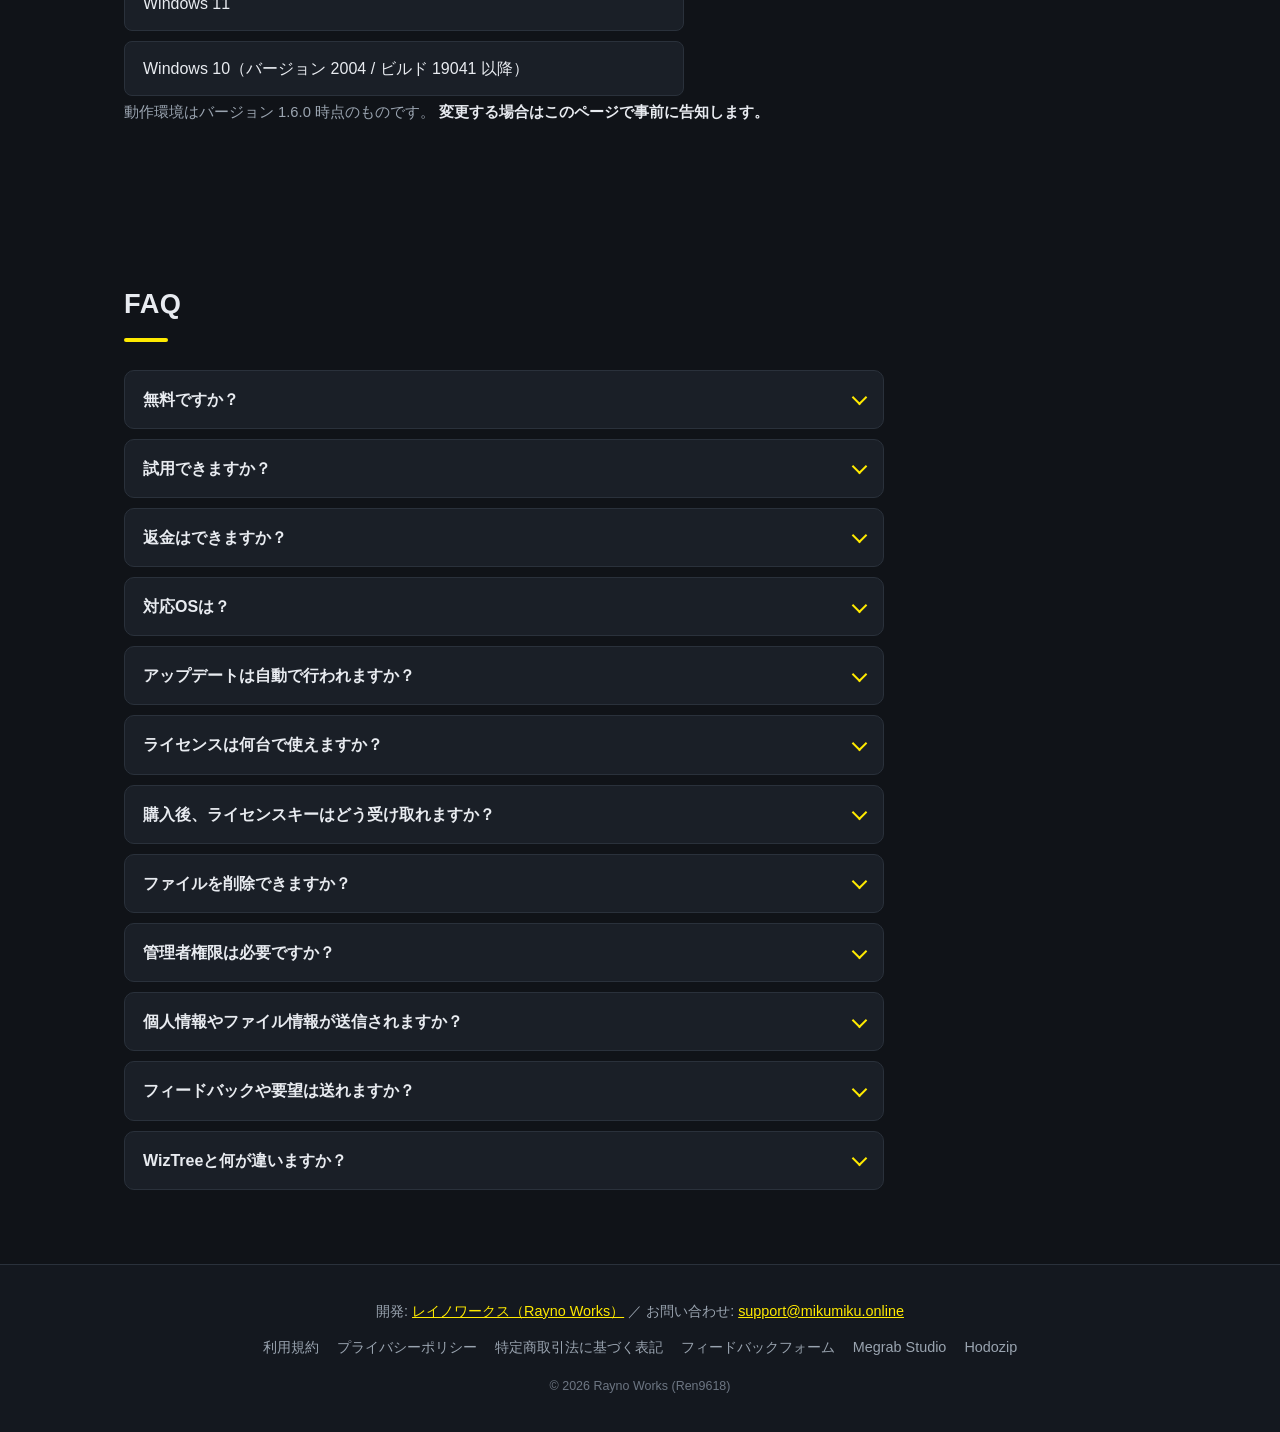
==== commit 10c19259: "﻿feat: add English page (/en/), fix apple-touch-icon and meta description" ====
--- a/index.html
+++ b/index.html
@@ -4,12 +4,15 @@
 <meta charset="utf-8">
 <meta name="viewport" content="width=device-width, initial-scale=1">
 <title>Yohaku（よはく） - Windows用ディスク容量ビューア</title>
-<meta name="description" content="Yohaku（よはく）は、フォルダ名ではなくゲーム名・用途でディスク容量が分かるWindows用ディスク容量ビューアです。買い切りで定価1,980円、発売記念価格1,480円（リリース日から2週間）。全機能を7日間無料で試せる体験版つまり。">
+<meta name="description" content="Yohaku（よはく）は、フォルダ名ではなくゲーム名・用途でディスク容量が分かるWindows用ディスク容量ビューアです。買い切りで定価1,980円、発売記念価格1,480円（リリース日から2週間）。全機能を7日間無料で試せる体験版つき。">
 <meta property="og:title" content="Yohaku（よはく） - Windows用ディスク容量ビューア">
 <meta property="og:site_name" content="Yohaku">
 <meta property="og:description" content="フォルダ名ではなく、ゲーム名・用途で容量が分かるWindows用ディスク容量ビューア。買い切り定価1,980円、発売記念価格1,480円（リリース日から2週間）。">
 <meta property="og:type" content="website">
 <meta name="twitter:card" content="summary">
+<link rel="alternate" hreflang="ja" href="https://ren9618.github.io/Yohaku/">
+<link rel="alternate" hreflang="en" href="https://ren9618.github.io/Yohaku/en/">
+<link rel="alternate" hreflang="x-default" href="https://ren9618.github.io/Yohaku/">
 <link rel="icon" href="favicon.ico" sizes="32x32">
 <link rel="icon" href="favicon.svg" type="image/svg+xml">
 <link rel="apple-touch-icon" href="_brand/icon-180.png">
@@ -20,14 +23,21 @@
   "@type": "Product",
   "name": "Yohaku（よはく）",
   "description": "フォルダ名ではなく、ゲーム名・用途で容量が分かるWindows用ディスク容量ビューア。",
+  "image": "https://ren9618.github.io/Yohaku/img/screenshot-main.png",
   "brand": { "@type": "Brand", "name": "Rayno Works" },
   "offers": {
     "@type": "Offer",
-    "price": "1980",
+    "price": "1480",
     "priceCurrency": "JPY",
     "availability": "https://schema.org/InStock",
     "url": "https://ren9618.github.io/Yohaku/",
-    "seller": { "@type": "Organization", "name": "Rayno Works" }
+    "seller": { "@type": "Organization", "name": "Rayno Works" },
+    "hasMerchantReturnPolicy": {
+      "@type": "MerchantReturnPolicy",
+      "applicableCountry": "JP",
+      "returnPolicyCategory": "https://schema.org/MerchantReturnFiniteReturnWindow",
+      "merchantReturnDays": 7
+    }
   }
 }
 </script>
@@ -51,6 +61,7 @@
       <a href="#pricing">価格</a>
       <a href="#faq">FAQ</a>
       <a href="#requirements">動作環境</a>
+      <a href="en/" hreflang="en">English</a>
     </nav>
     <span class="dev-badge"><span class="dev-dot" aria-hidden="true"></span>販売中</span>
   </div>
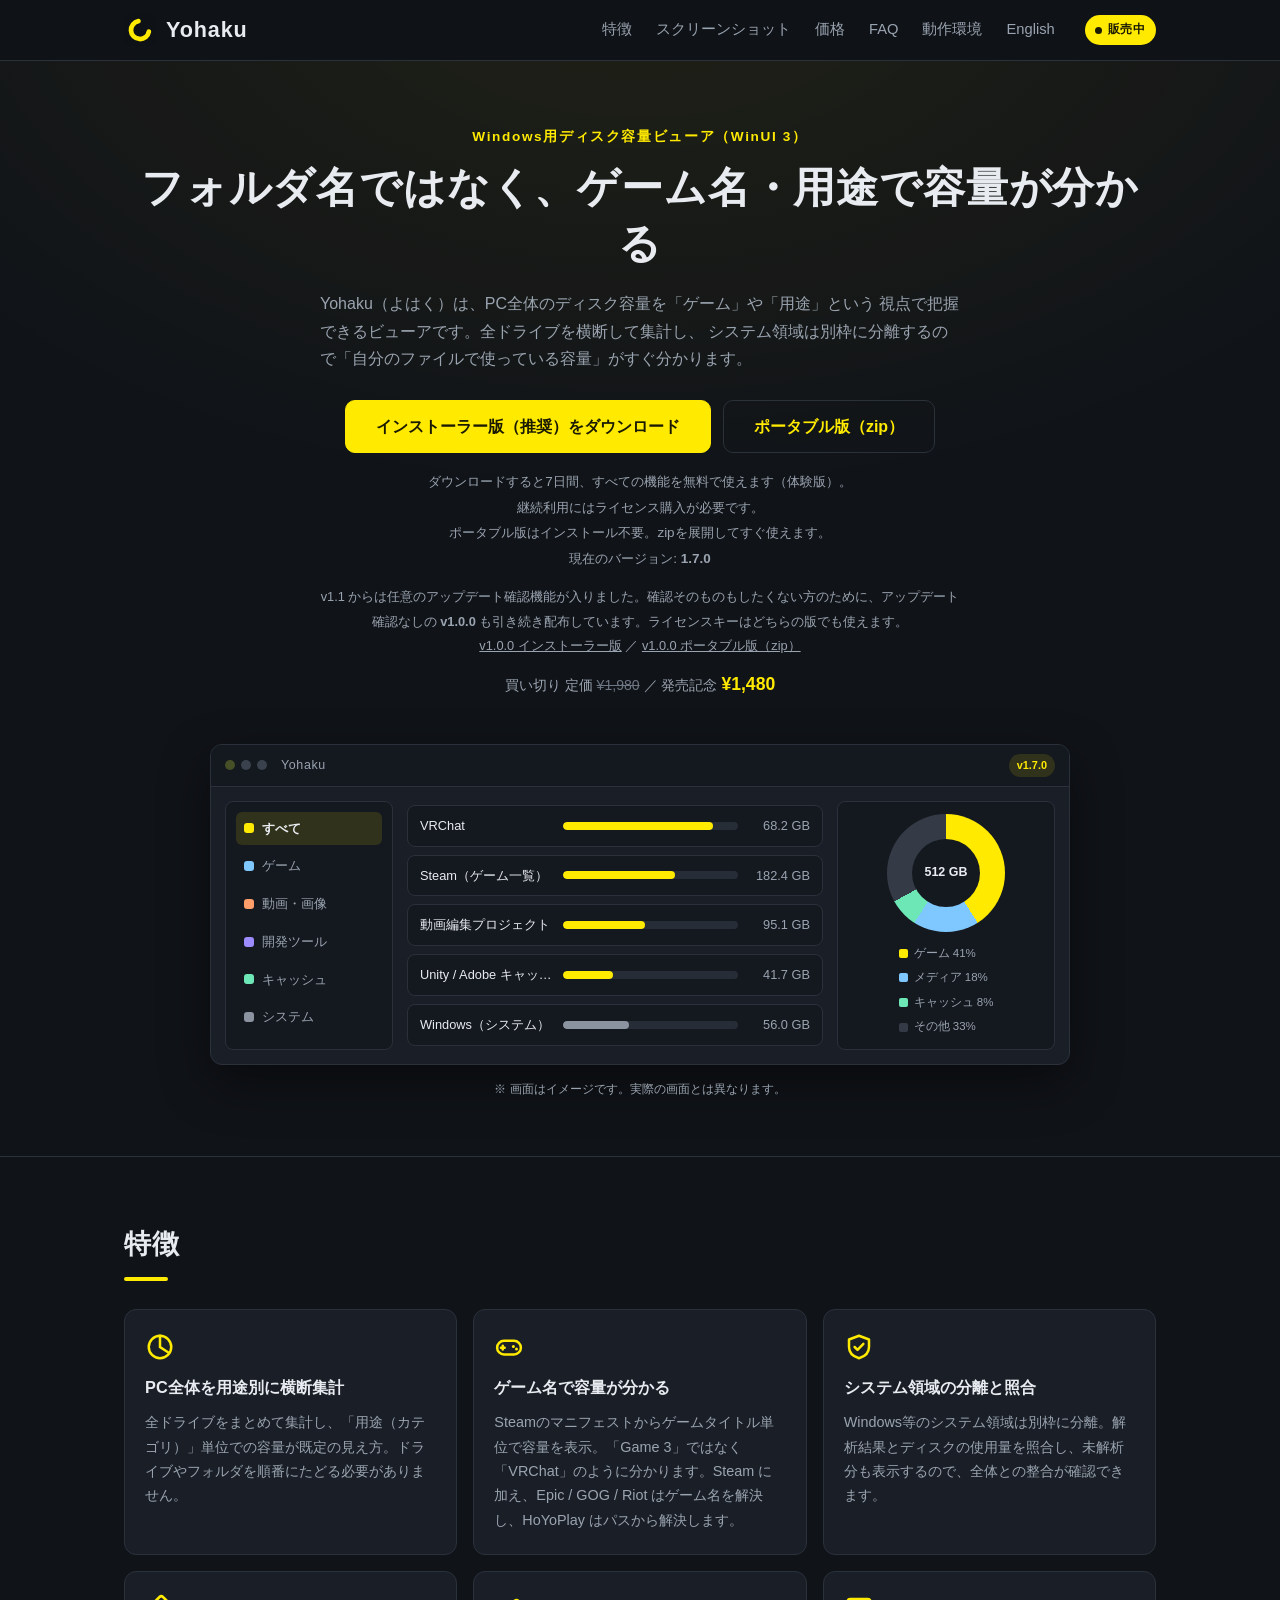
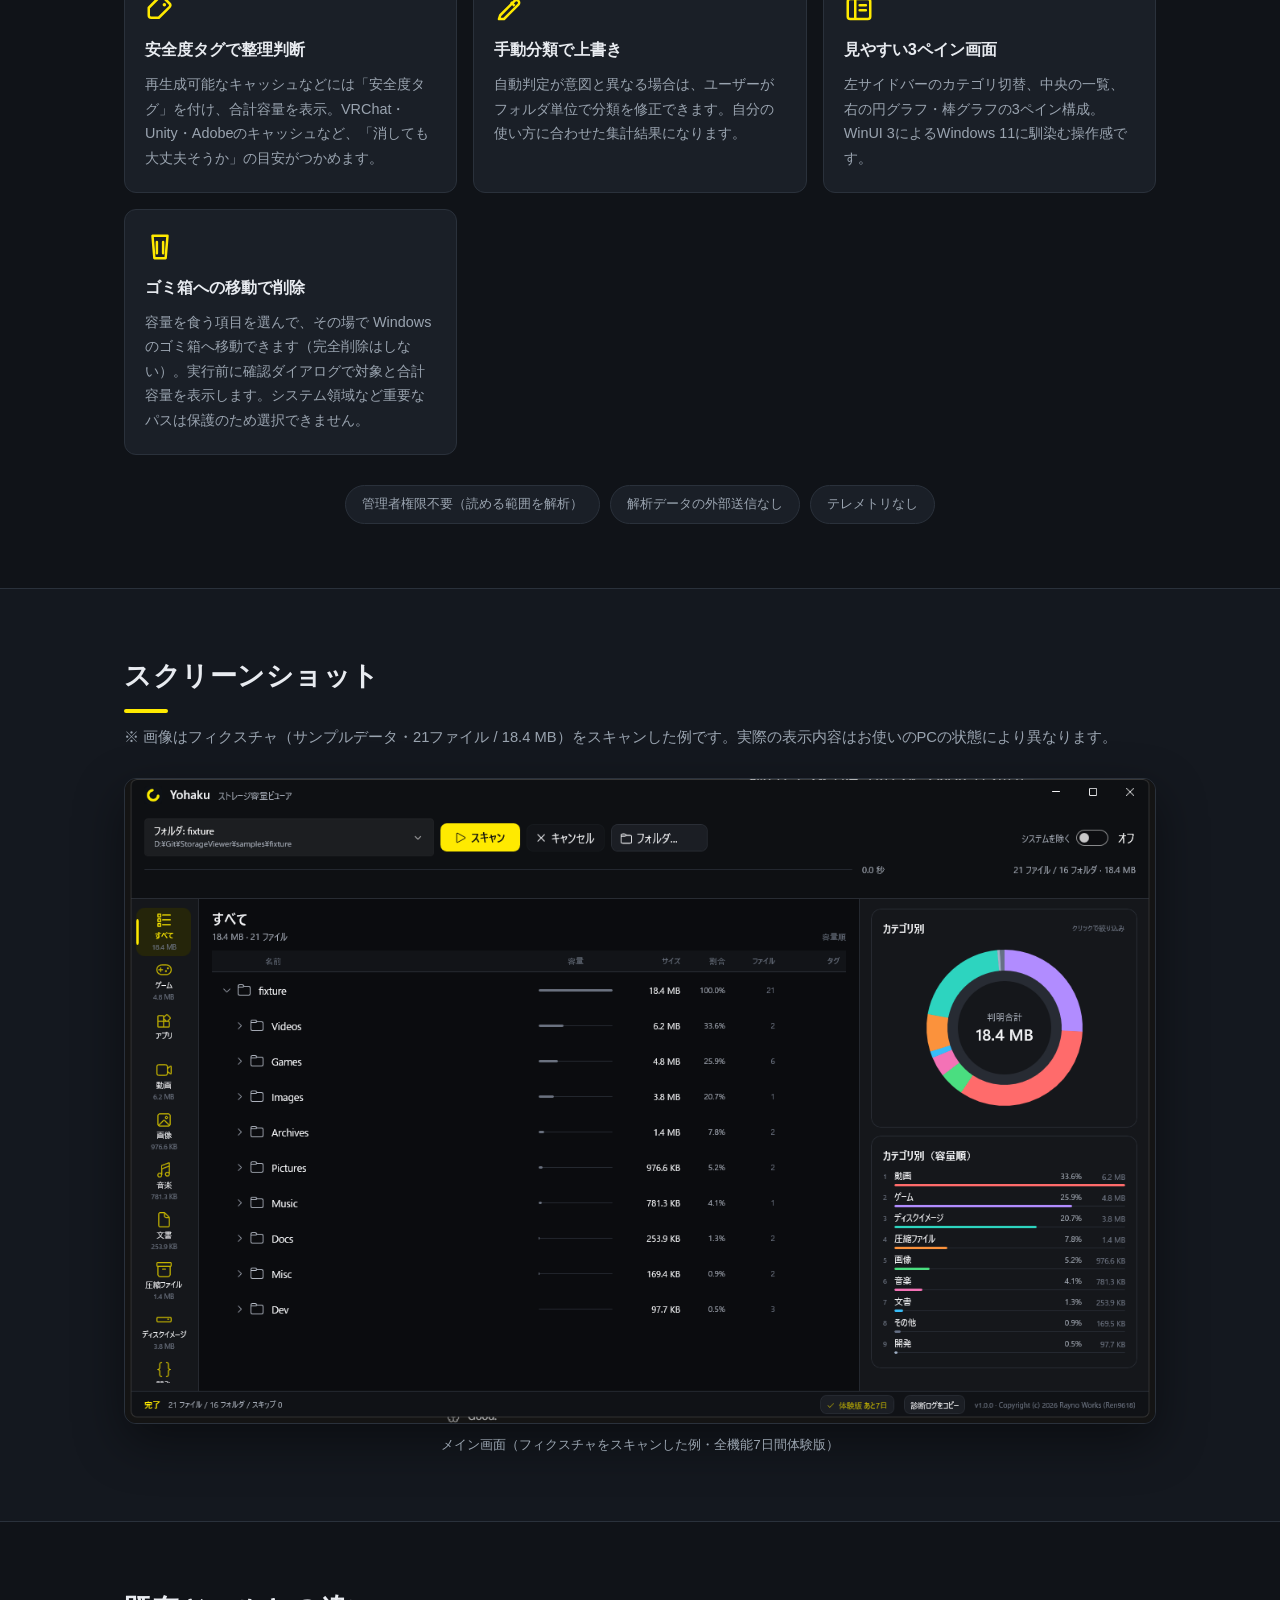
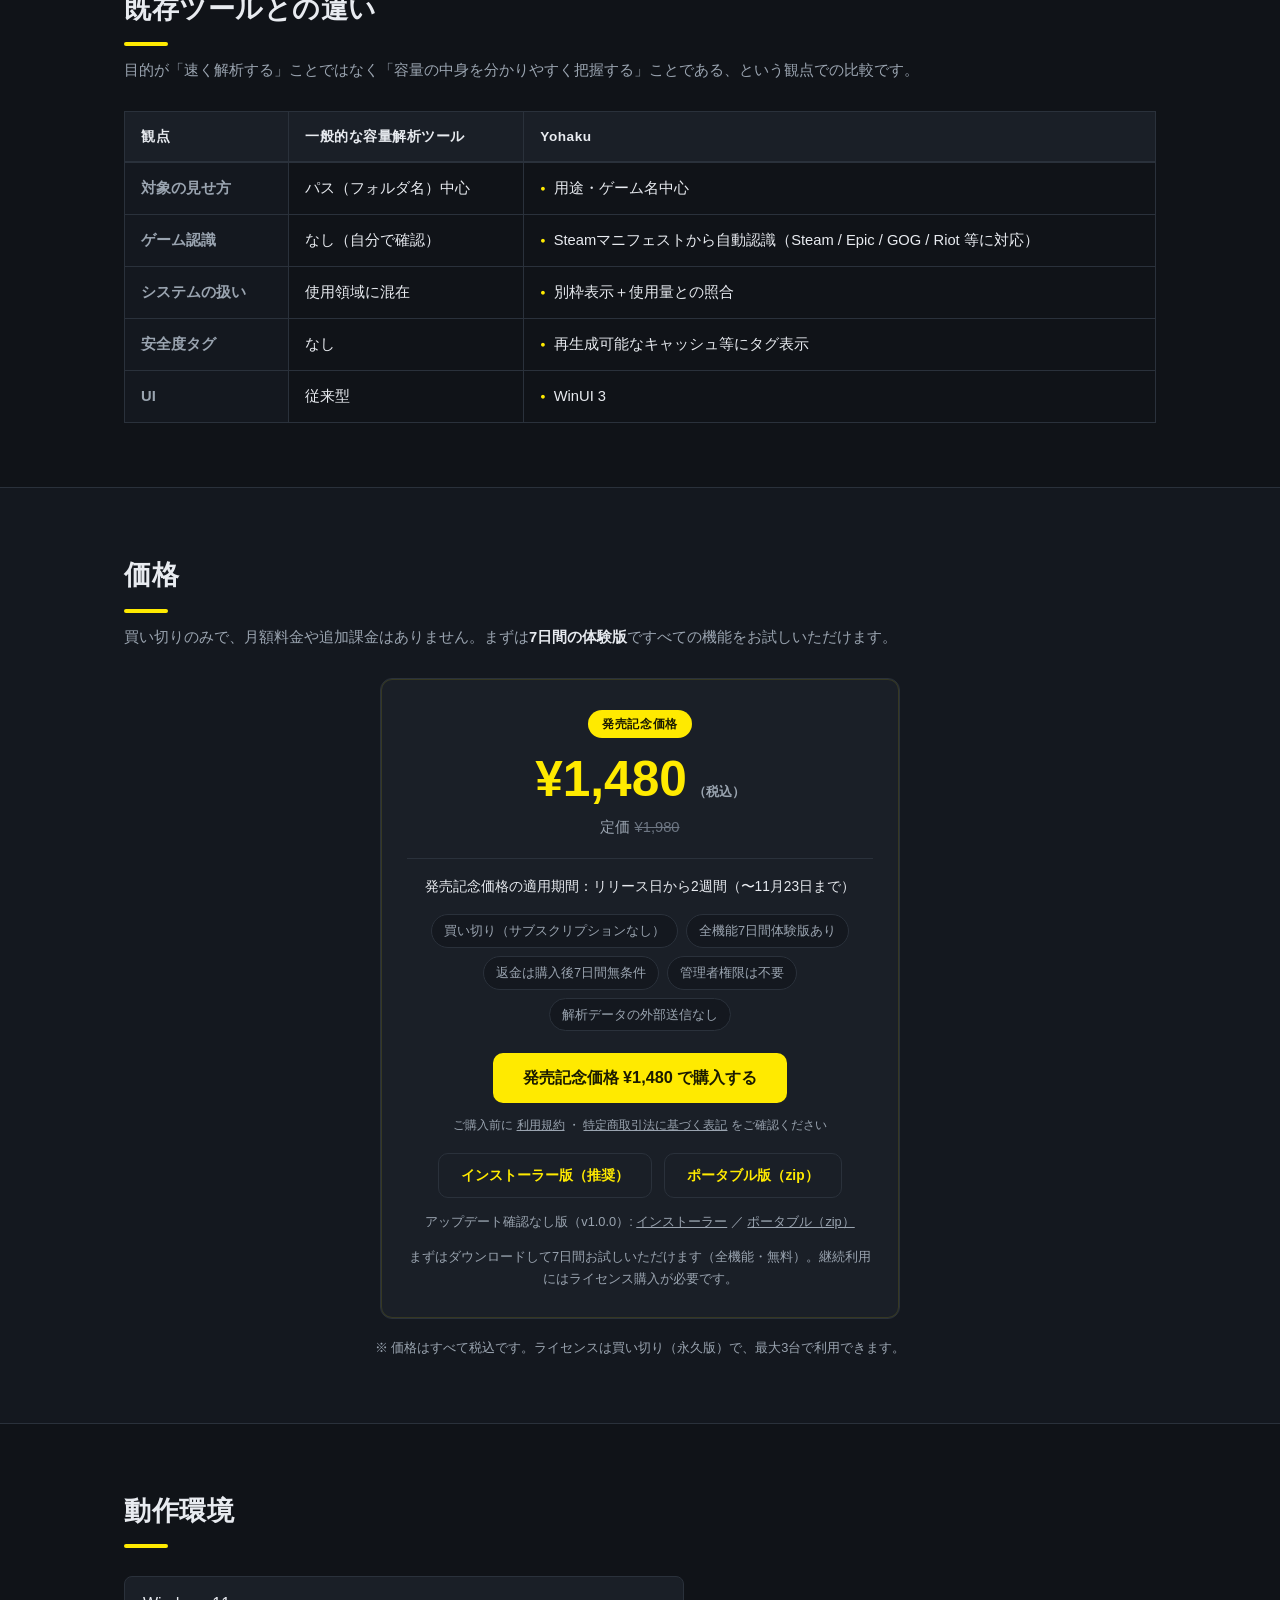
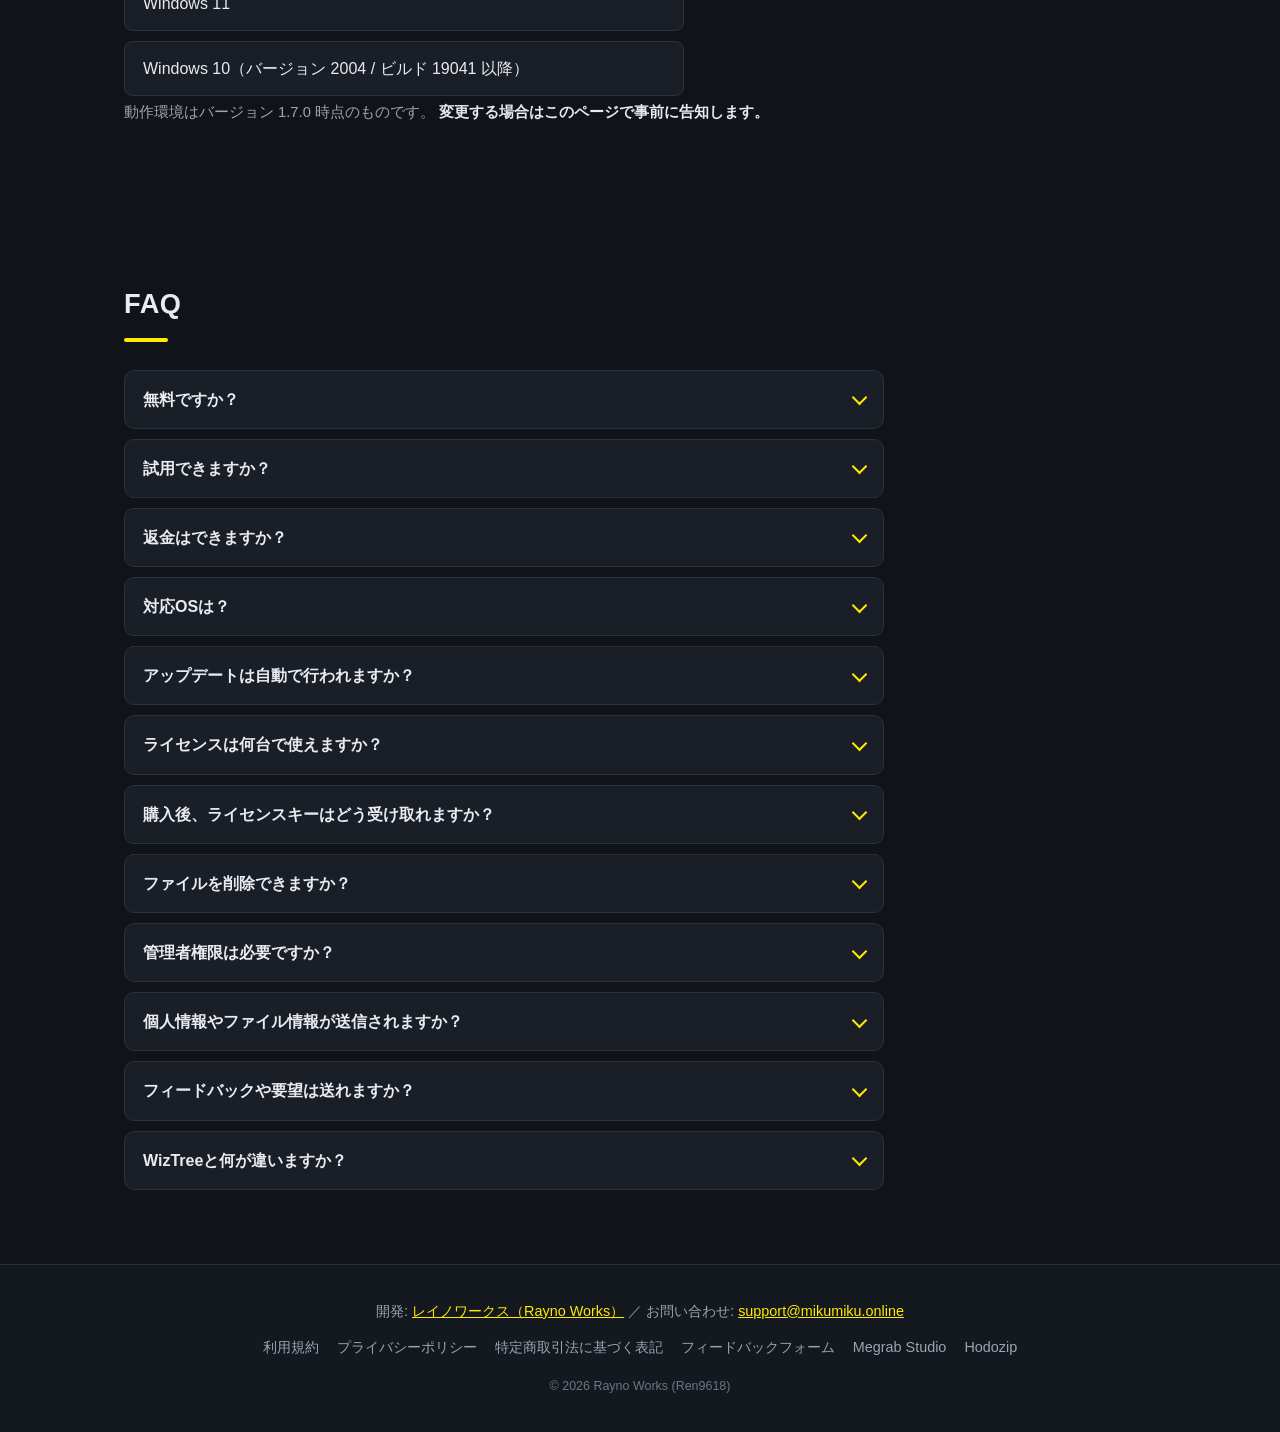
==== commit 980581c7: "﻿chore: bump site version to 1.7.0, note English UI availability" ====
--- a/index.html
+++ b/index.html
@@ -88,7 +88,7 @@
           ダウンロードすると7日間、すべての機能を無料で使えます（体験版）。<br>
           継続利用にはライセンス購入が必要です。<br>
           ポータブル版はインストール不要。zipを展開してすぐ使えます。<br>
-          現在のバージョン: <strong>1.6.0</strong>
+          現在のバージョン: <strong>1.7.0</strong>
         </p>
         <p class="dl-legacy">
           v1.1 からは任意のアップデート確認機能が入りました。確認そのものもしたくない方のために、アップデート確認なしの <strong>v1.0.0</strong> も引き続き配布しています。ライセンスキーはどちらの版でも使えます。<br>
@@ -105,7 +105,7 @@
         <div class="mock-titlebar">
           <span class="tb-dot" aria-hidden="true"></span><span class="tb-dot" aria-hidden="true"></span><span class="tb-dot" aria-hidden="true"></span>
           <span class="tb-title">Yohaku</span>
-          <span class="tb-badge">v1.6.0</span>
+          <span class="tb-badge">v1.7.0</span>
         </div>
         <div class="mock-body">
           <div class="mock-side">
@@ -264,7 +264,7 @@
         <li>Windows 10（バージョン 2004 / ビルド 19041 以降）</li>
       </ul>
       <p class="section-note">
-        動作環境はバージョン 1.6.0 時点のものです。
+        動作環境はバージョン 1.7.0 時点のものです。
         <strong>変更する場合はこのページで事前に告知します。</strong>
       </p>
     </div>
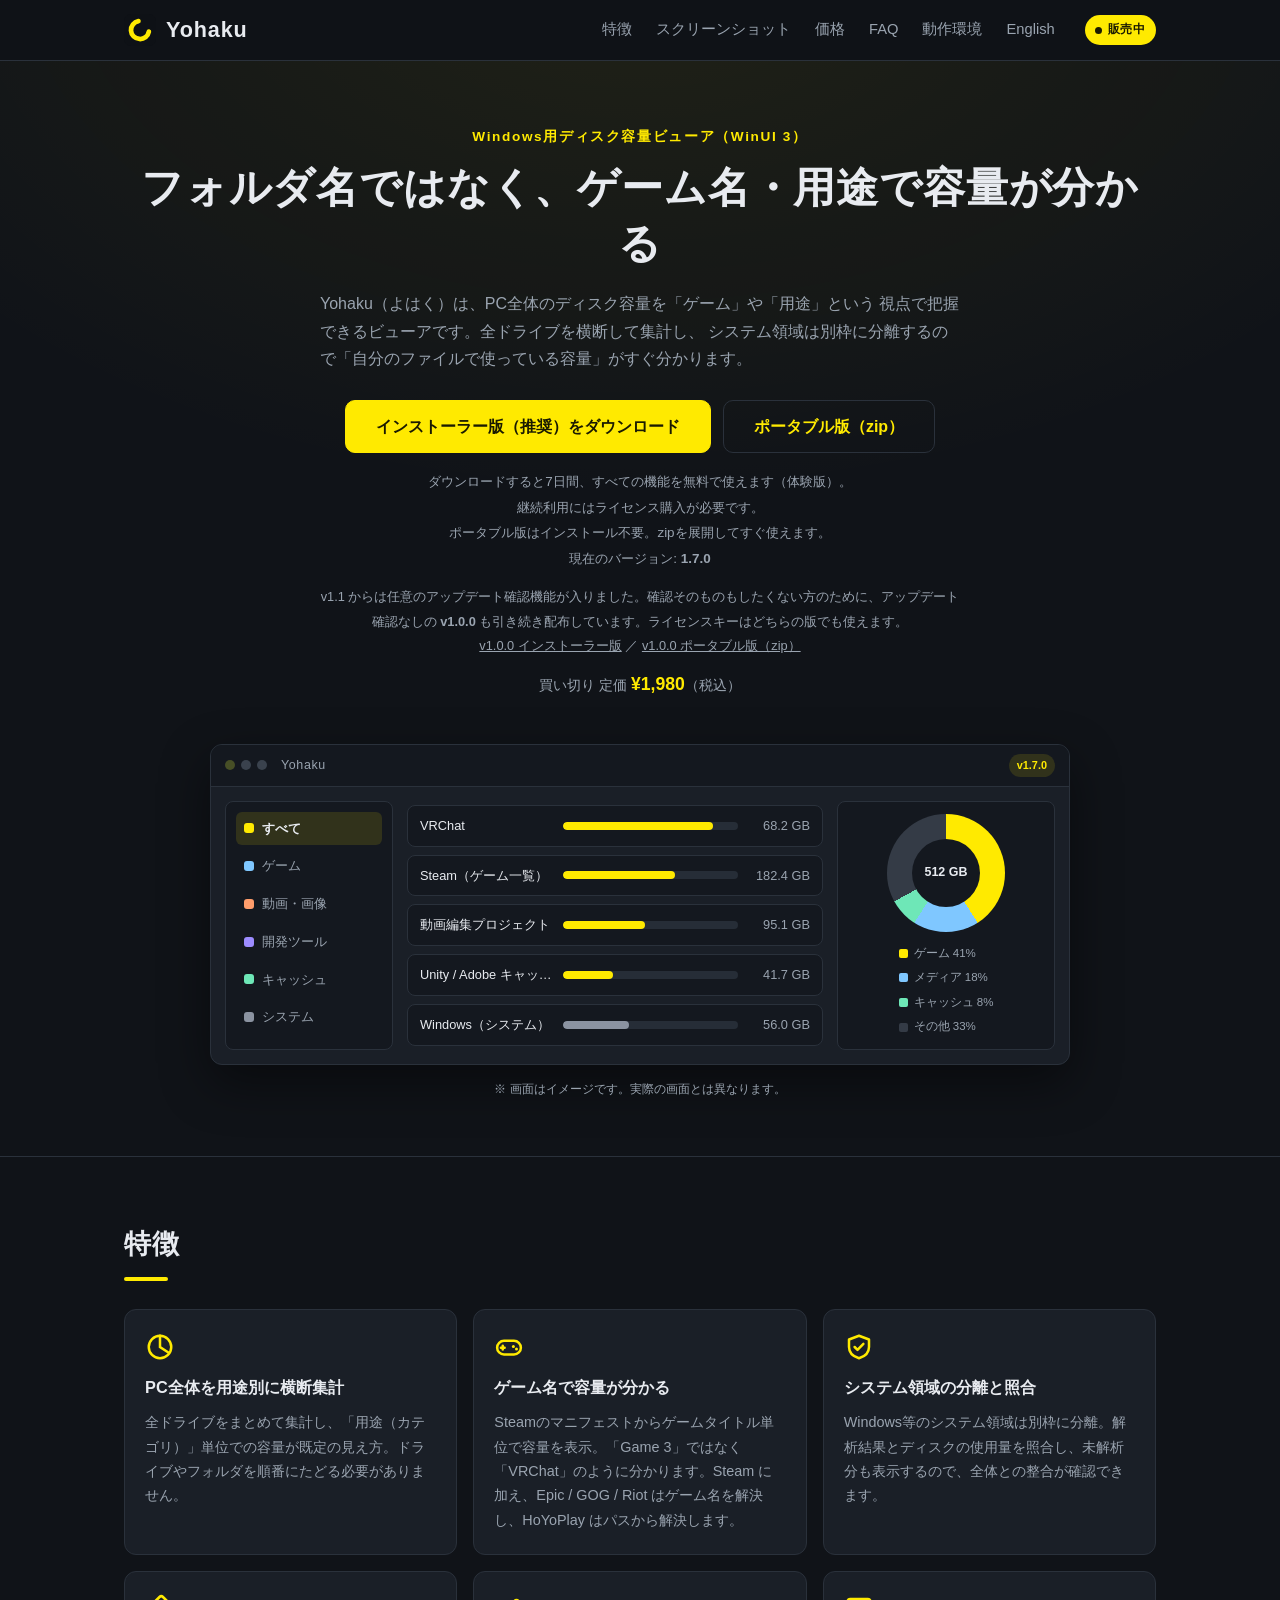
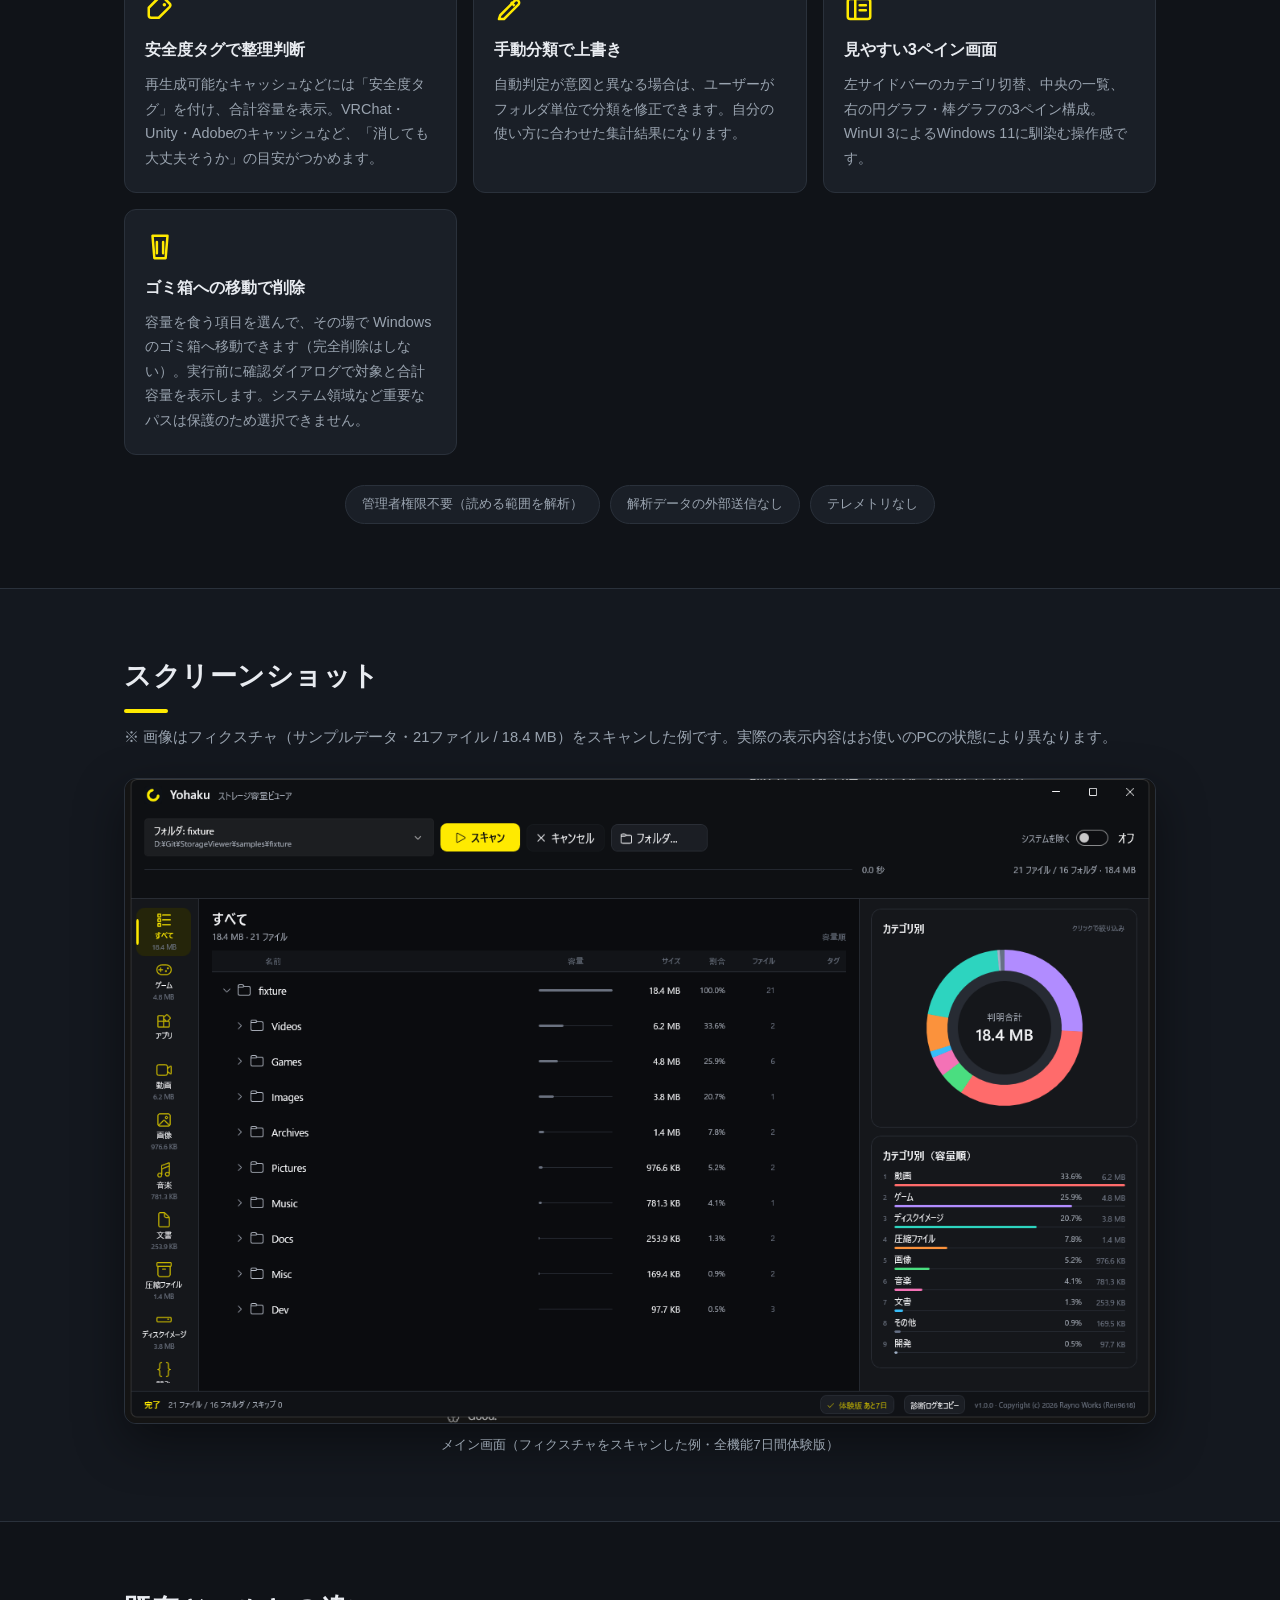
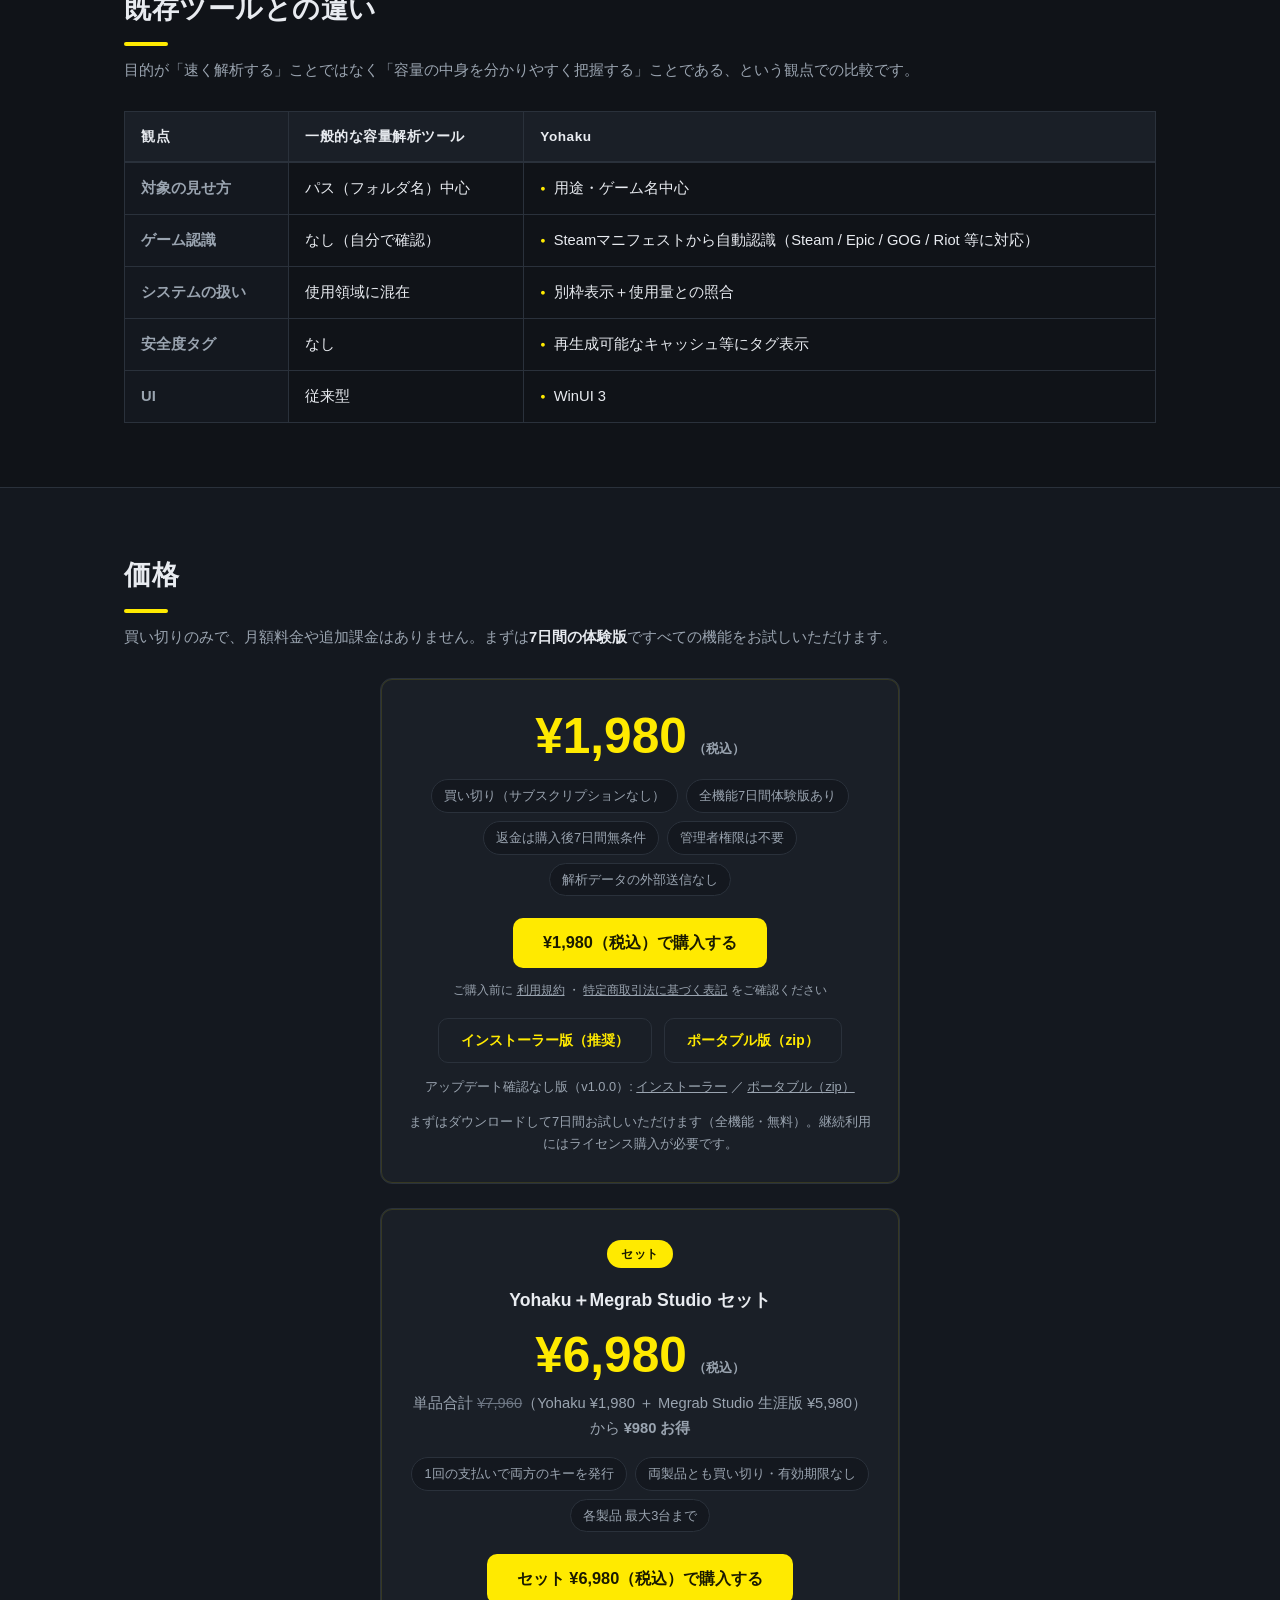
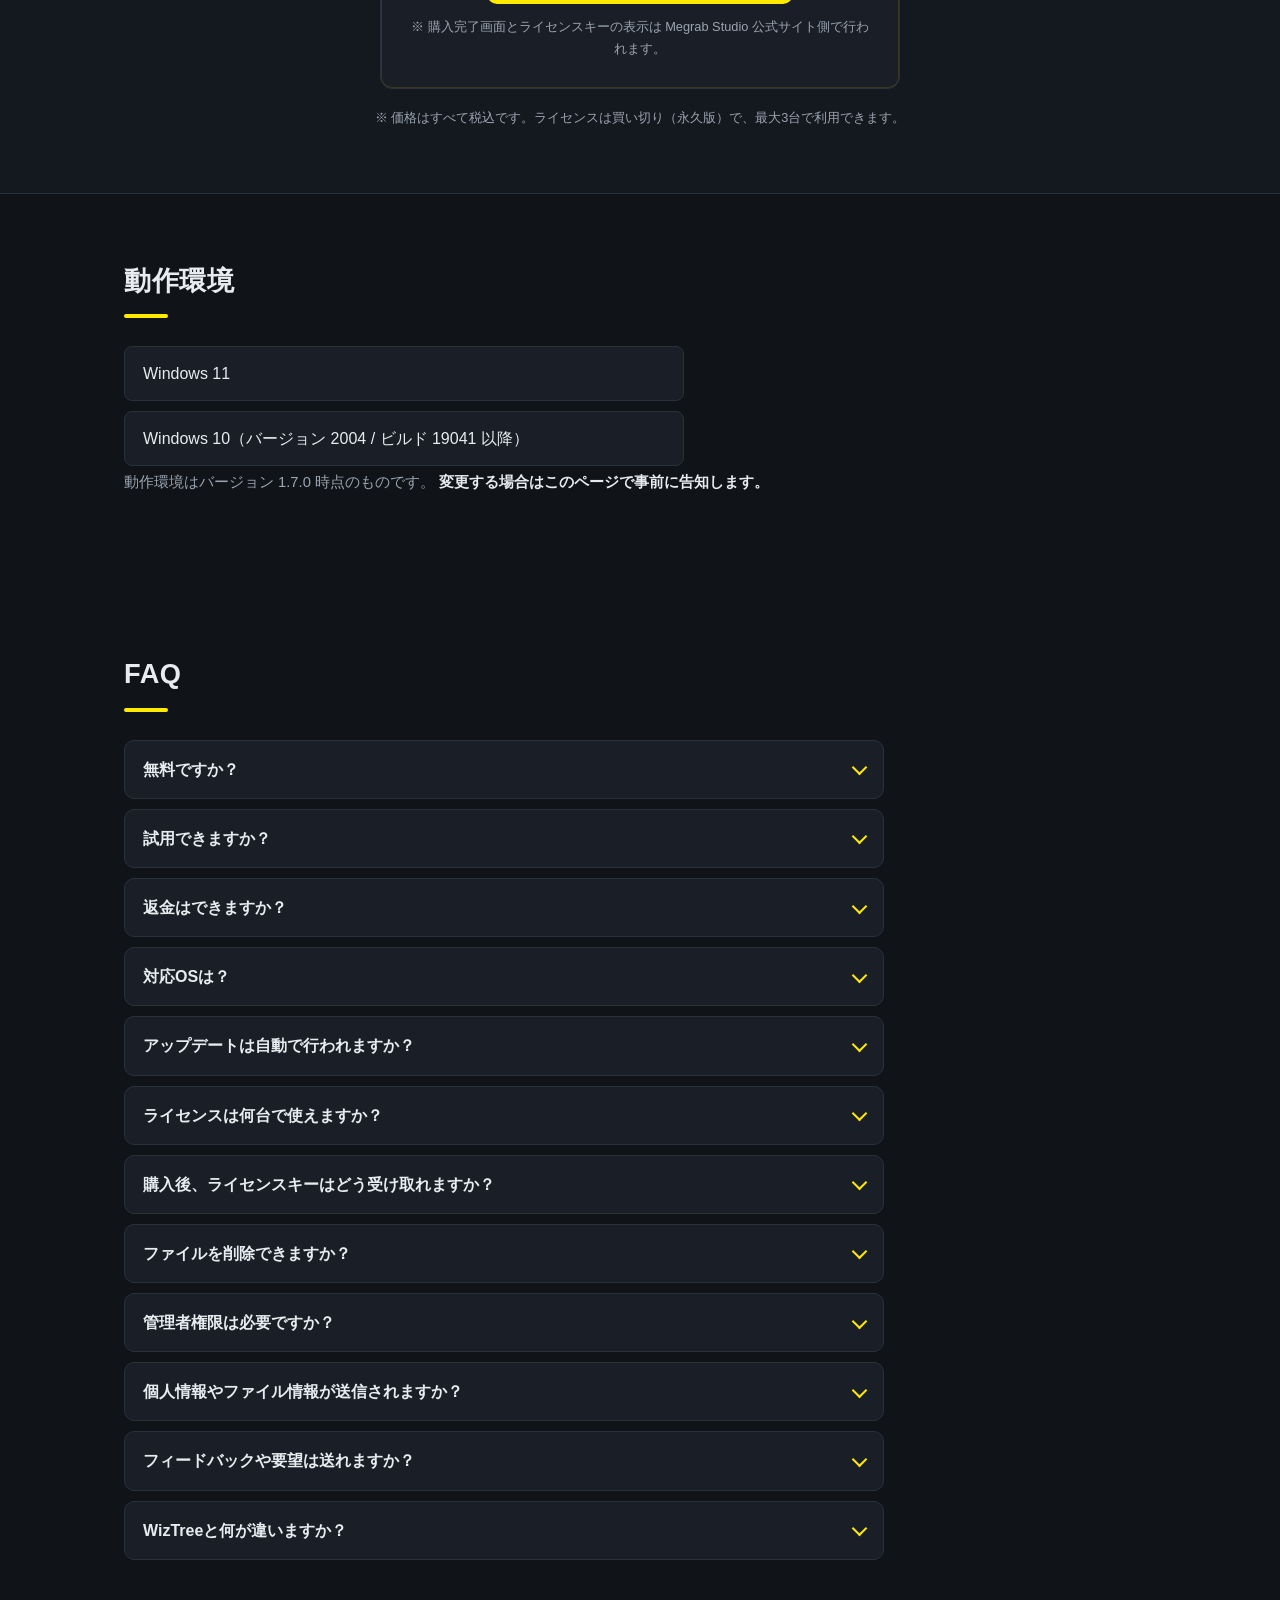
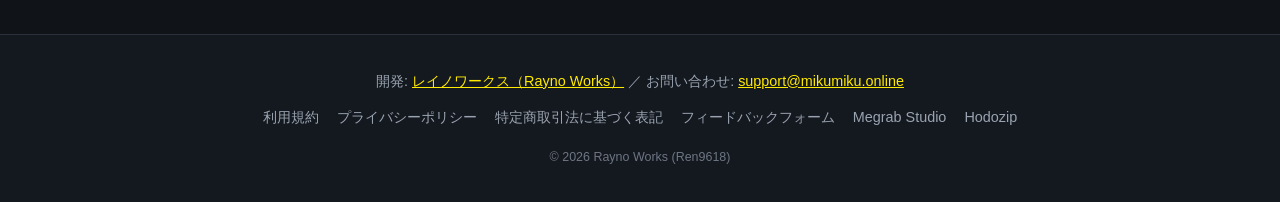
==== commit d461b5b0: "feat: 定価 ¥1,980 へ切替と Megrab Studio とのバンドル販売対応" ====
--- a/index.html
+++ b/index.html
@@ -4,10 +4,10 @@
 <meta charset="utf-8">
 <meta name="viewport" content="width=device-width, initial-scale=1">
 <title>Yohaku（よはく） - Windows用ディスク容量ビューア</title>
-<meta name="description" content="Yohaku（よはく）は、フォルダ名ではなくゲーム名・用途でディスク容量が分かるWindows用ディスク容量ビューアです。買い切りで定価1,980円、発売記念価格1,480円（リリース日から2週間）。全機能を7日間無料で試せる体験版つき。">
+<meta name="description" content="Yohaku（よはく）は、フォルダ名ではなくゲーム名・用途でディスク容量が分かるWindows用ディスク容量ビューアです。買い切りで定価1,980円（税込）。全機能を7日間無料で試せる体験版つき。">
 <meta property="og:title" content="Yohaku（よはく） - Windows用ディスク容量ビューア">
 <meta property="og:site_name" content="Yohaku">
-<meta property="og:description" content="フォルダ名ではなく、ゲーム名・用途で容量が分かるWindows用ディスク容量ビューア。買い切り定価1,980円、発売記念価格1,480円（リリース日から2週間）。">
+<meta property="og:description" content="フォルダ名ではなく、ゲーム名・用途で容量が分かるWindows用ディスク容量ビューア。買い切り定価1,980円（税込）。">
 <meta property="og:type" content="website">
 <meta name="twitter:card" content="summary">
 <link rel="alternate" hreflang="ja" href="https://ren9618.github.io/Yohaku/">
@@ -27,7 +27,7 @@
   "brand": { "@type": "Brand", "name": "Rayno Works" },
   "offers": {
     "@type": "Offer",
-    "price": "1480",
+    "price": "1980",
     "priceCurrency": "JPY",
     "availability": "https://schema.org/InStock",
     "url": "https://ren9618.github.io/Yohaku/",
@@ -95,7 +95,7 @@
           <a href="https://github.com/Ren9618/Yohaku/releases/download/v1.0.0/Yohaku-Setup.exe">v1.0.0 インストーラー版</a> ／ <a href="https://github.com/Ren9618/Yohaku/releases/download/v1.0.0/Yohaku-Portable.zip">v1.0.0 ポータブル版（zip）</a>
         </p>
         <p class="hero-price">
-          買い切り 定価 <s>¥1,980</s> ／ 発売記念 <strong>¥1,480</strong>
+          買い切り 定価 <strong>¥1,980</strong>（税込）
         </p>
       </div>
 
@@ -230,10 +230,7 @@
       <h2 class="section-title">価格</h2>
       <p class="section-note">買い切りのみで、月額料金や追加課金はありません。まずは<strong>7日間の体験版</strong>ですべての機能をお試しいただけます。</p>
       <div class="price-card">
-        <p class="price-badge">発売記念価格</p>
-        <p class="price-main">¥1,480<span class="price-tax">（税込）</span></p>
-        <p class="price-list">定価 <s>¥1,980</s></p>
-        <p class="price-term">発売記念価格の適用期間：リリース日から2週間（〜11月23日まで）</p>
+        <p class="price-main">¥1,980<span class="price-tax">（税込）</span></p>
         <ul class="price-facts">
           <li>買い切り（サブスクリプションなし）</li>
           <li>全機能7日間体験版あり</li>
@@ -241,7 +238,7 @@
           <li>管理者権限は不要</li>
           <li>解析データの外部送信なし</li>
         </ul>
-        <button type="button" class="btn btn-buy" id="buy-button">発売記念価格 ¥1,480 で購入する</button>
+        <button type="button" class="btn btn-buy" id="buy-button">¥1,980（税込）で購入する</button>
         <p class="buy-legal">ご購入前に <a href="terms/">利用規約</a> ・ <a href="tokushoho/">特定商取引法に基づく表記</a> をご確認ください</p>
         <p class="buy-error" id="buy-error" hidden role="alert">決済ページを開けませんでした。時間をおいて再度お試しください。解決しない場合は support@mikumiku.online へご連絡ください。</p>
         <div class="dl-buttons dl-buttons-price">
@@ -250,6 +247,20 @@
         </div>
         <p class="dl-legacy dl-legacy-price">アップデート確認なし版（v1.0.0）: <a href="https://github.com/Ren9618/Yohaku/releases/download/v1.0.0/Yohaku-Setup.exe">インストーラー</a> ／ <a href="https://github.com/Ren9618/Yohaku/releases/download/v1.0.0/Yohaku-Portable.zip">ポータブル（zip）</a></p>
         <p class="buy-note">まずはダウンロードして7日間お試しいただけます（全機能・無料）。継続利用にはライセンス購入が必要です。</p>
+      </div>
+      <div class="price-card bundle-card">
+        <p class="price-badge">セット</p>
+        <h3 class="bundle-title">Yohaku＋Megrab Studio セット</h3>
+        <p class="price-main">¥6,980<span class="price-tax">（税込）</span></p>
+        <p class="price-list">単品合計 <s>¥7,960</s>（Yohaku ¥1,980 ＋ Megrab Studio 生涯版 ¥5,980）から <strong>¥980 お得</strong></p>
+        <ul class="price-facts">
+          <li>1回の支払いで両方のキーを発行</li>
+          <li>両製品とも買い切り・有効期限なし</li>
+          <li>各製品 最大3台まで</li>
+        </ul>
+        <button type="button" class="btn btn-buy" id="bundle-button">セット ¥6,980（税込）で購入する</button>
+        <p class="buy-note bundle-note">※ 購入完了画面とライセンスキーの表示は Megrab Studio 公式サイト側で行われます。</p>
+        <p class="buy-error" id="bundle-buy-error" hidden role="alert">決済ページを開けませんでした。時間をおいて再度お試しください。解決しない場合は support@mikumiku.online へご連絡ください。</p>
       </div>
       <p class="price-note">※ 価格はすべて税込です。ライセンスは買い切り（永久版）で、最大3台で利用できます。</p>
     </div>
@@ -277,7 +288,7 @@
       <div class="faq">
         <details>
           <summary>無料ですか？</summary>
-          <p>買い切りの有料ソフトです。定価は¥1,980（税込）で、リリース日から2週間は発売記念価格の¥1,480（税込）で販売します。月額料金はありません。</p>
+          <p>買い切りの有料ソフトです。定価は¥1,980（税込）です。月額料金はありません。</p>
         </details>
         <details>
           <summary>試用できますか？</summary>
--- a/style.css
+++ b/style.css
@@ -395,6 +395,11 @@
 .price-card .btn-disabled { padding: 12px 28px; }
 .price-note { margin: 18px 0 0; font-size: .8rem; color: var(--sub); text-align: center; }
 
+/* バンドル（Yohaku＋Megrab Studio セット）カード */
+.bundle-card { margin-top: 24px; }
+.bundle-title { margin: 4px 0 12px; font-size: 1.1rem; font-weight: 700; color: var(--text); }
+.bundle-note { text-align: center; }
+
 /* ---------- 動作環境 ---------- */
 .req-list { margin: 0 0 20px; padding: 0; list-style: none; }
 .req-list li {
